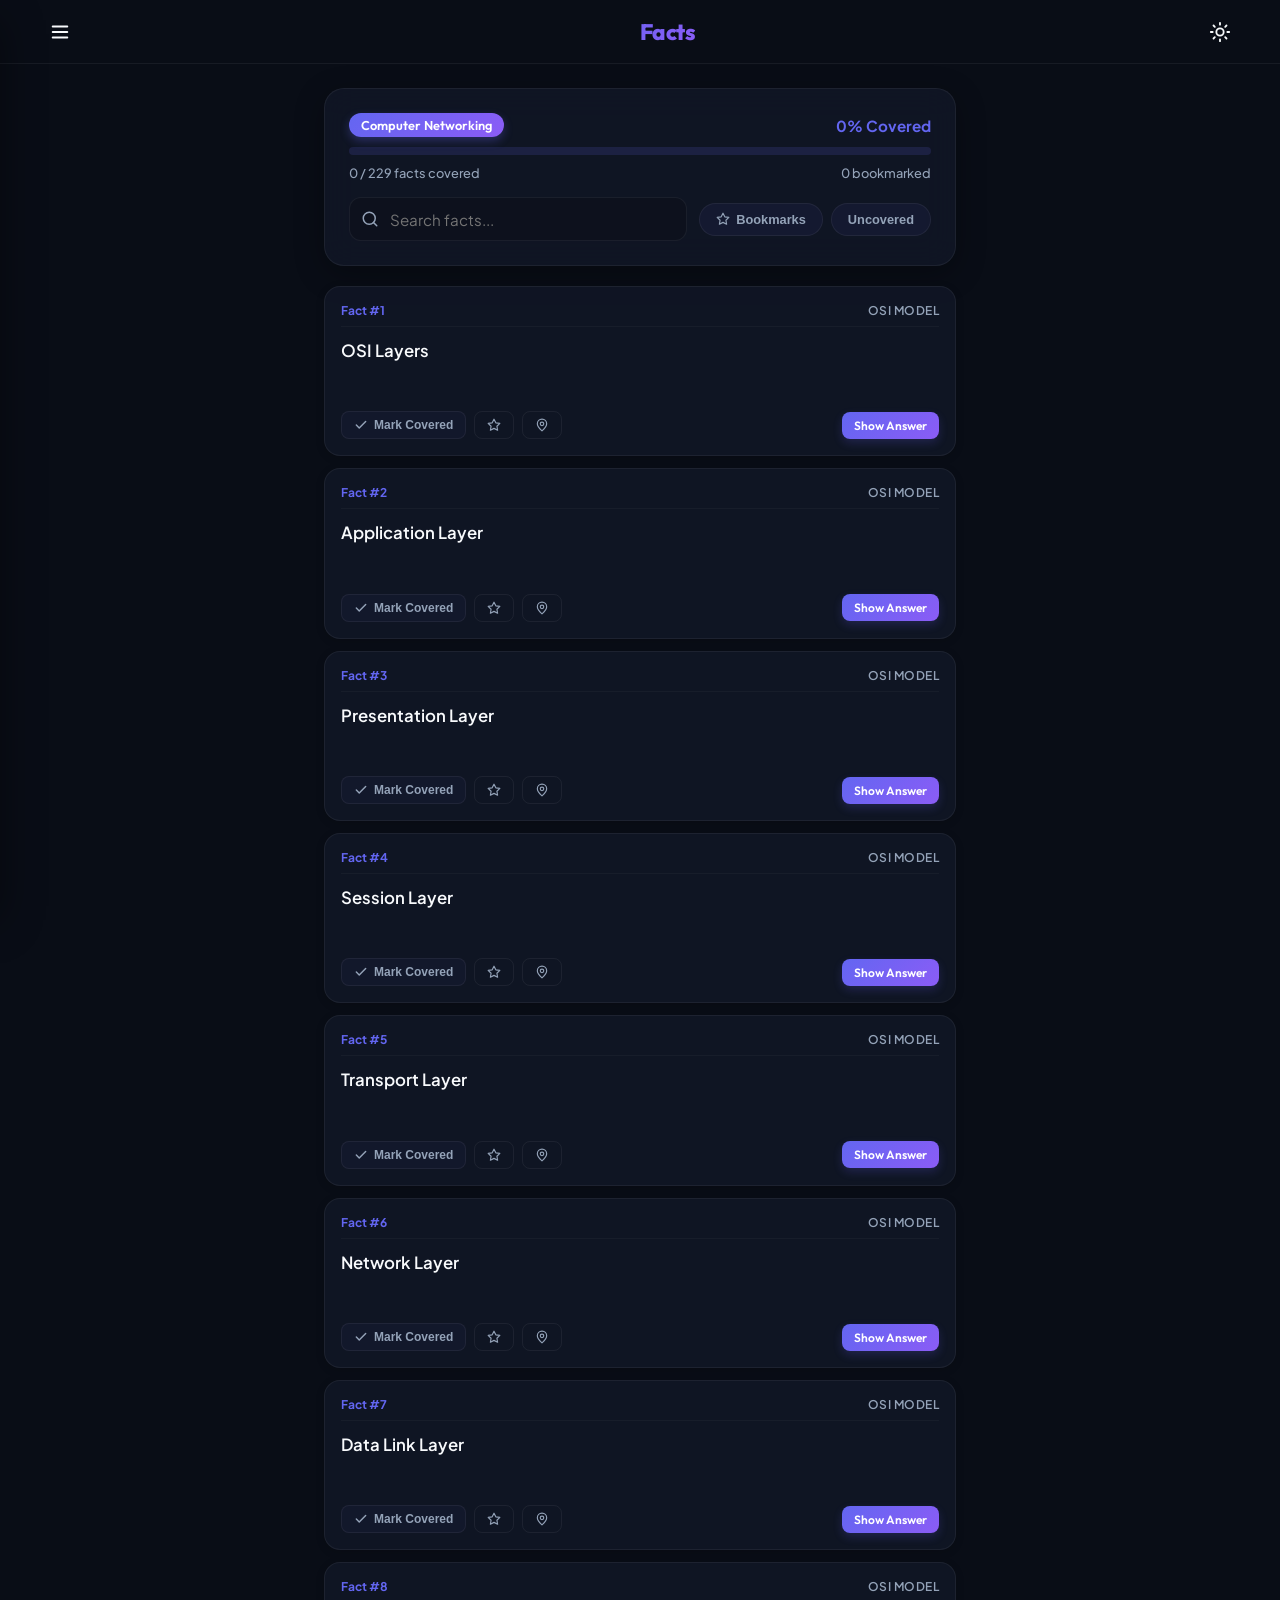
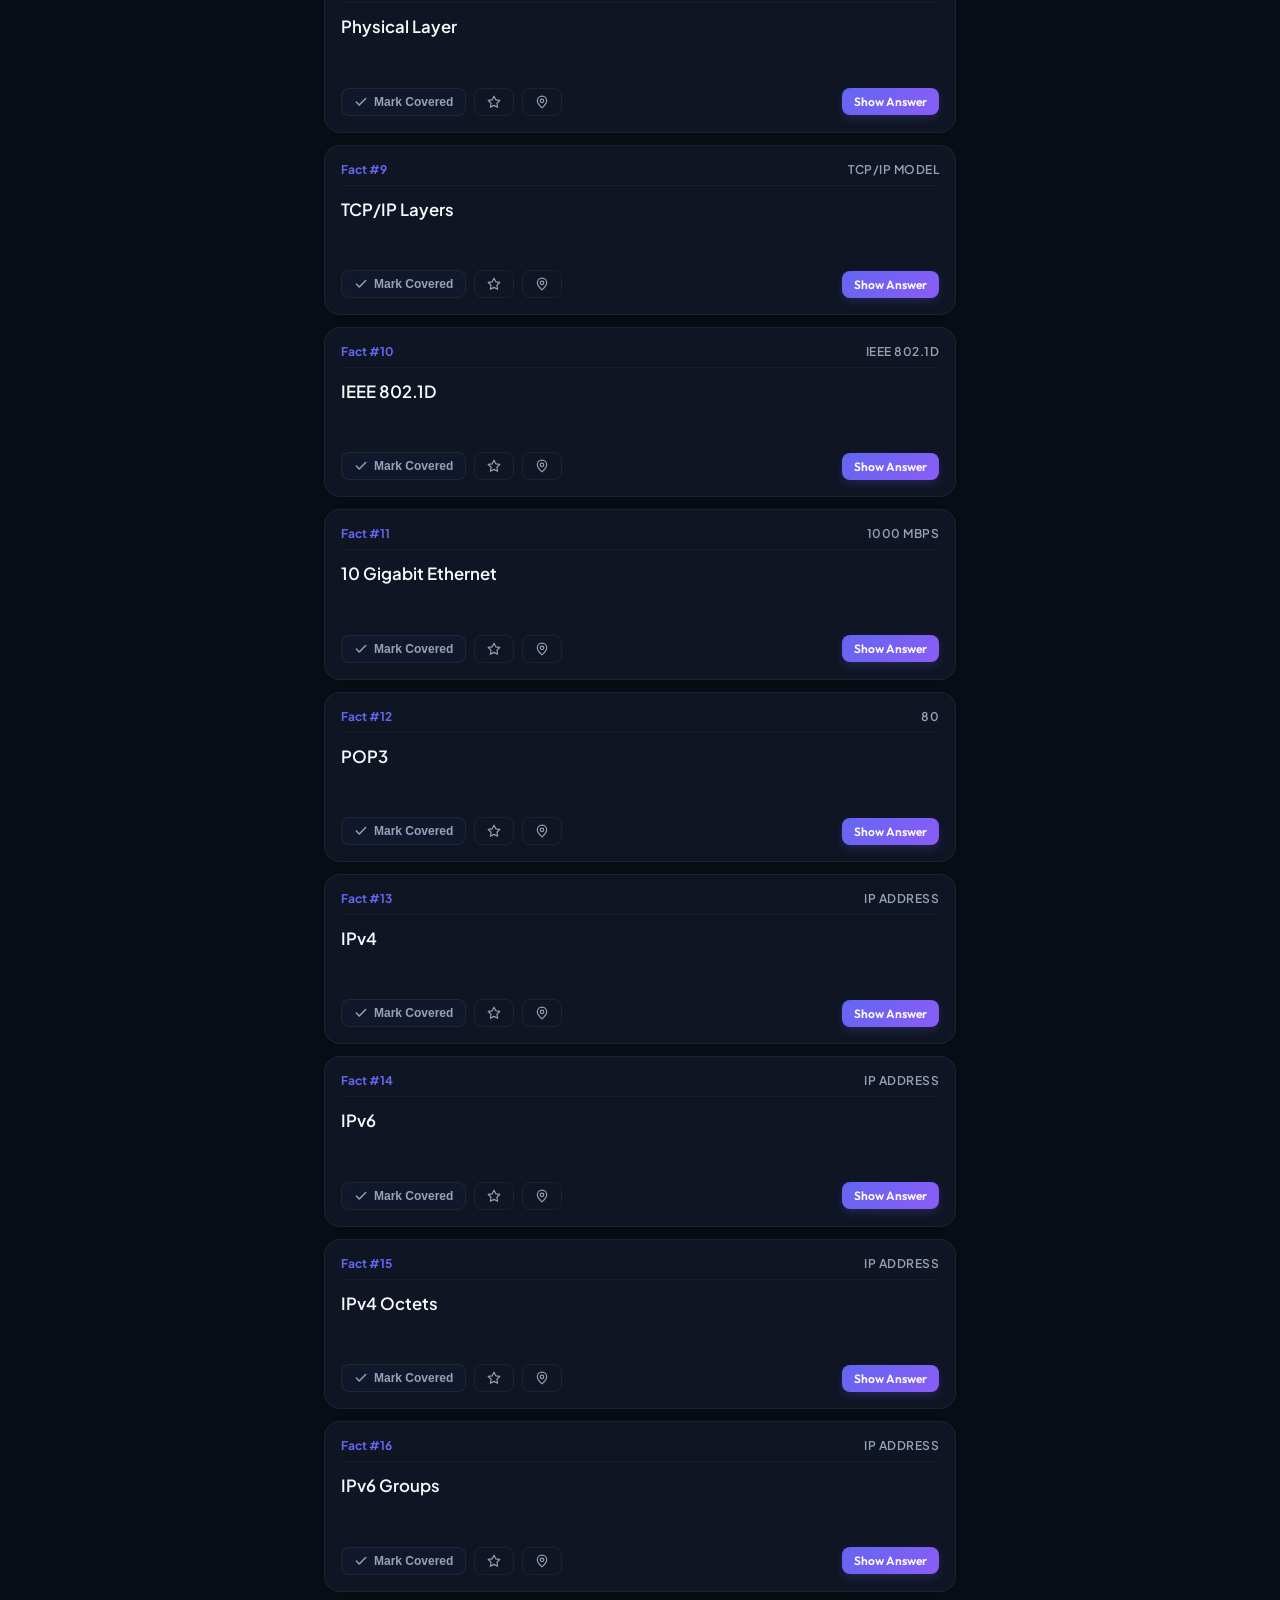
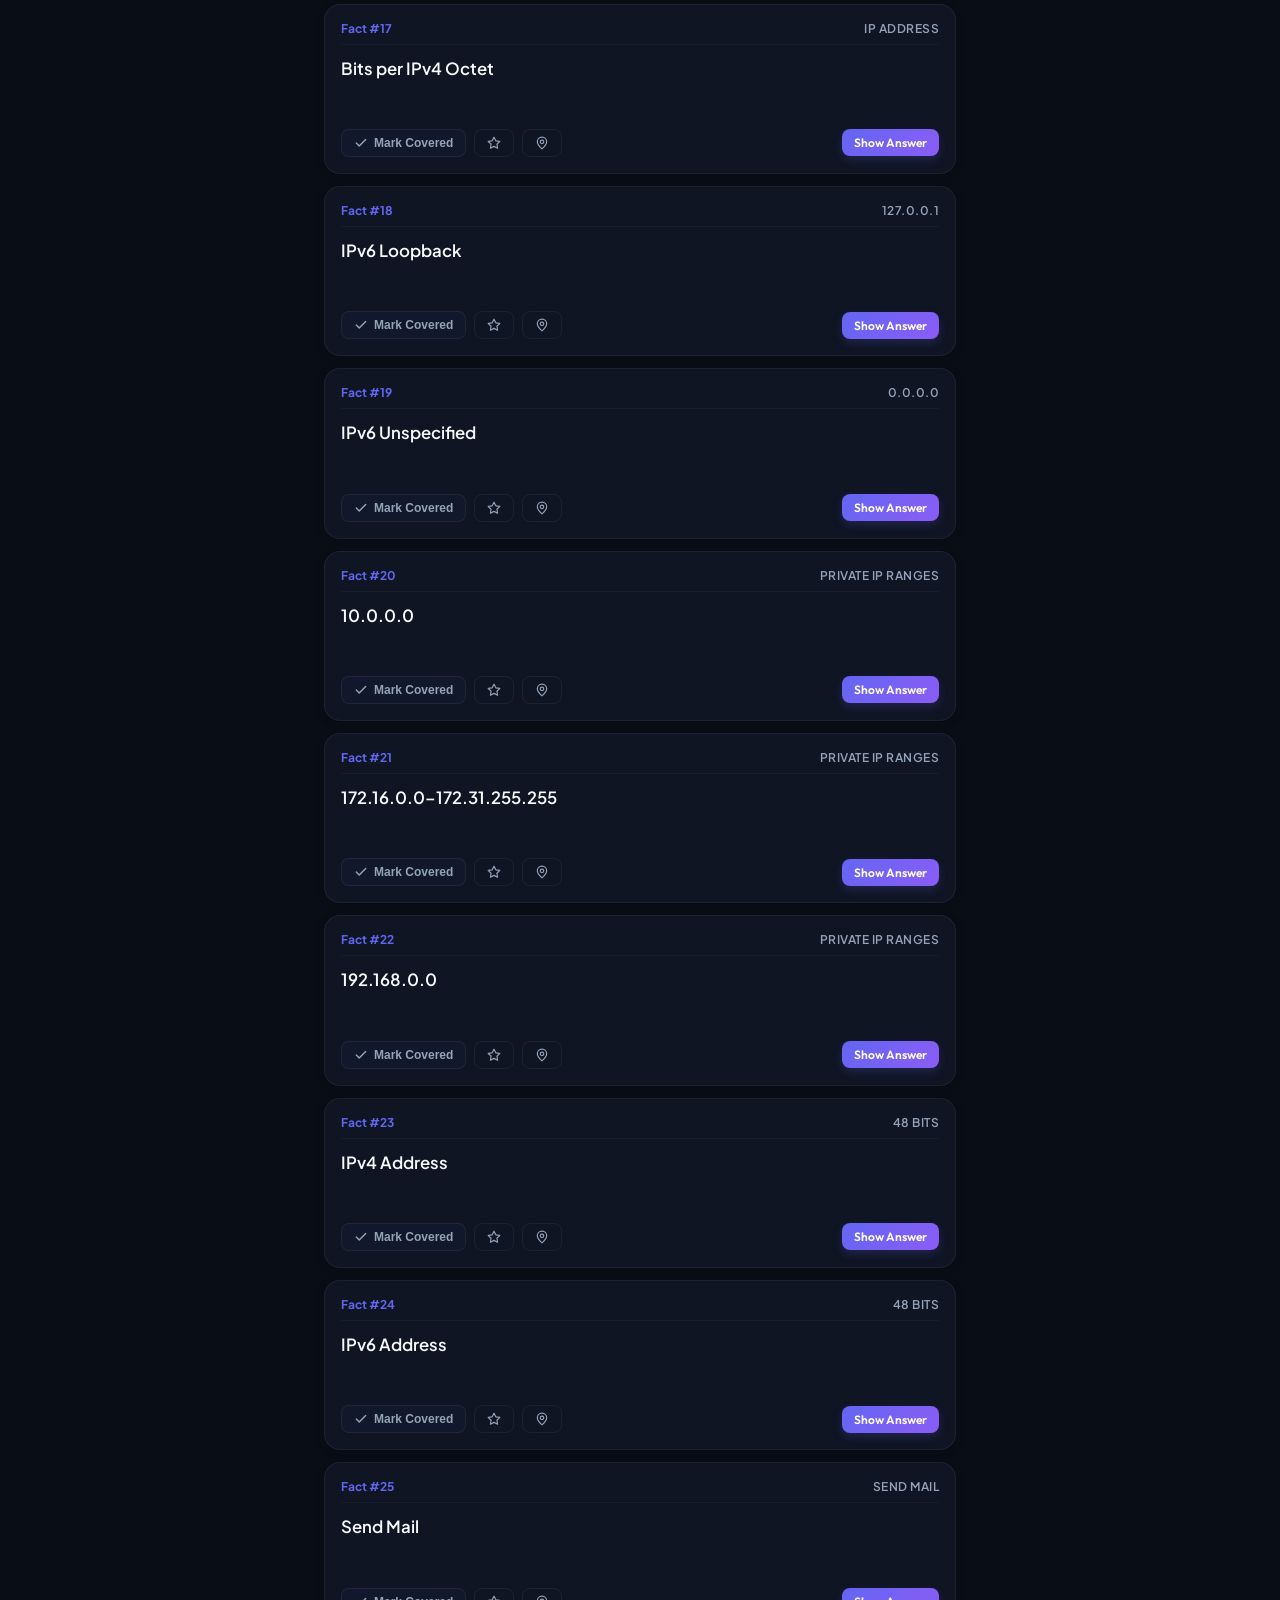
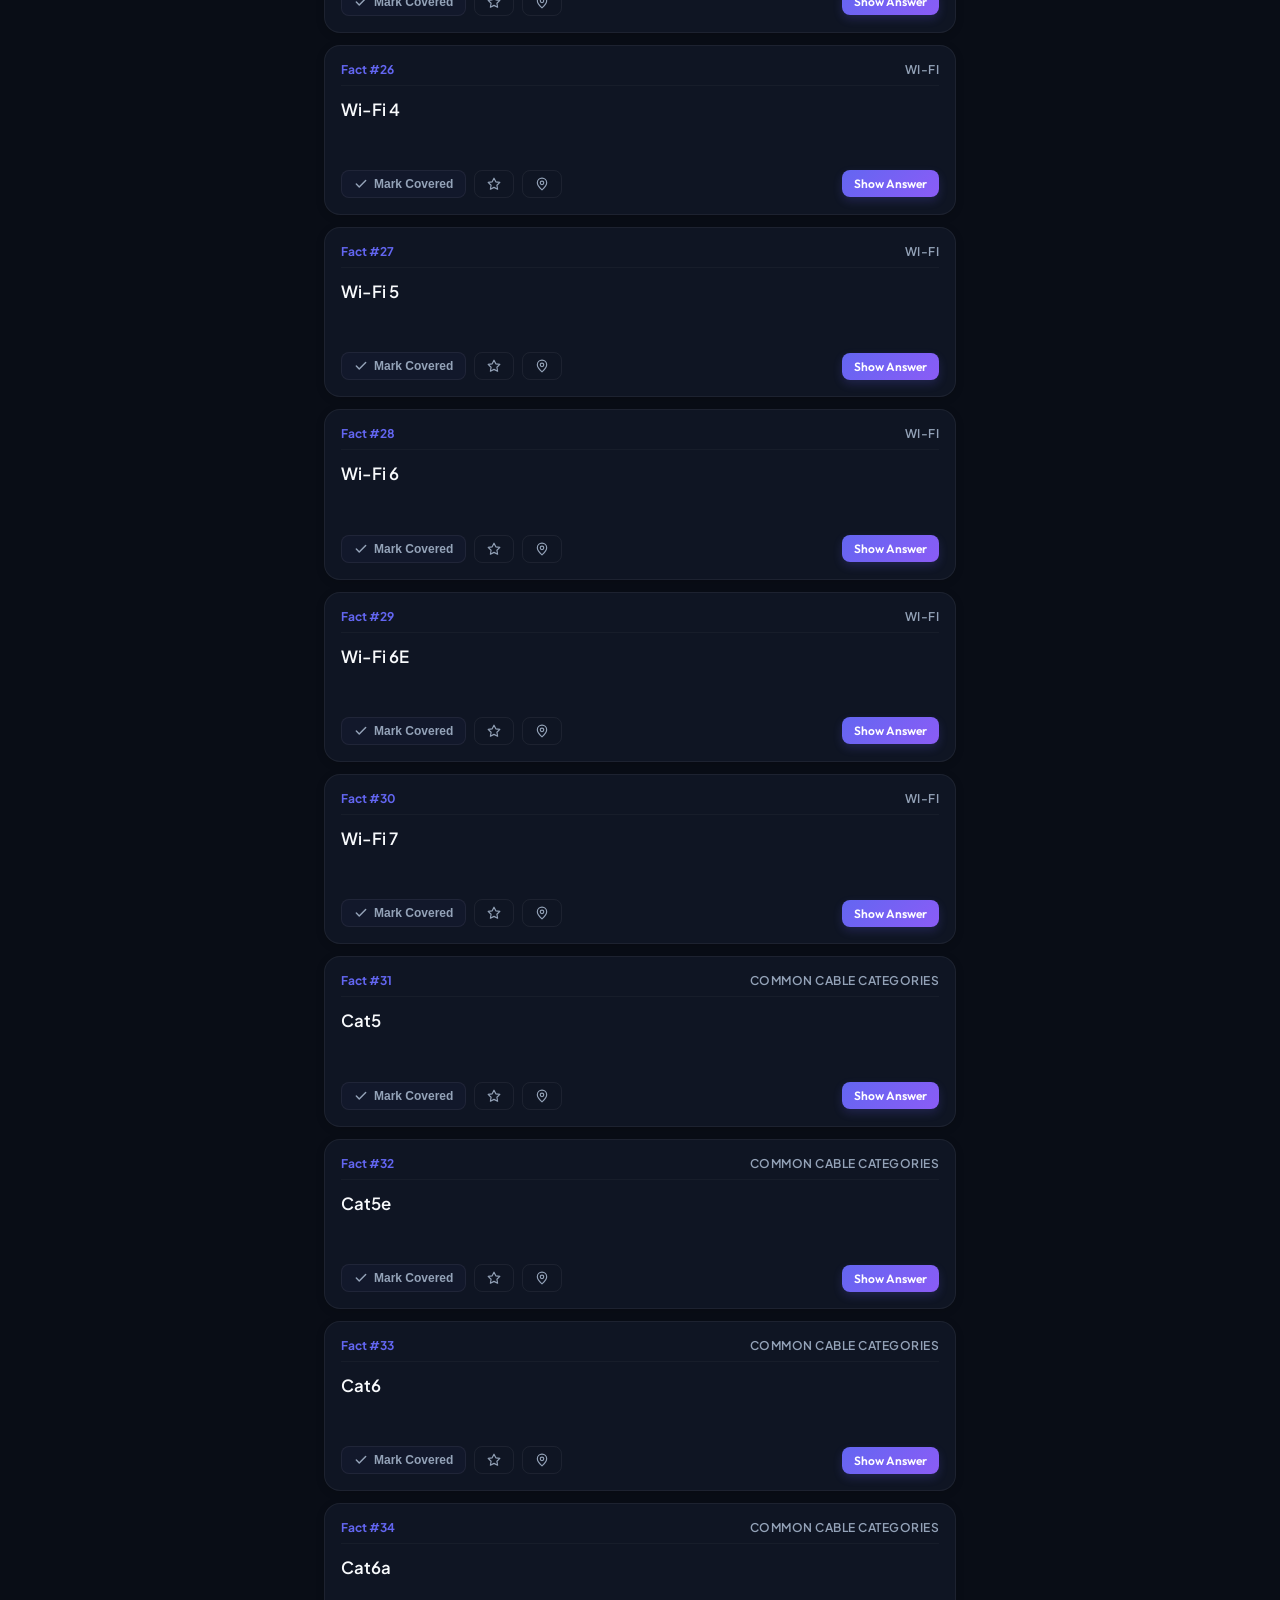
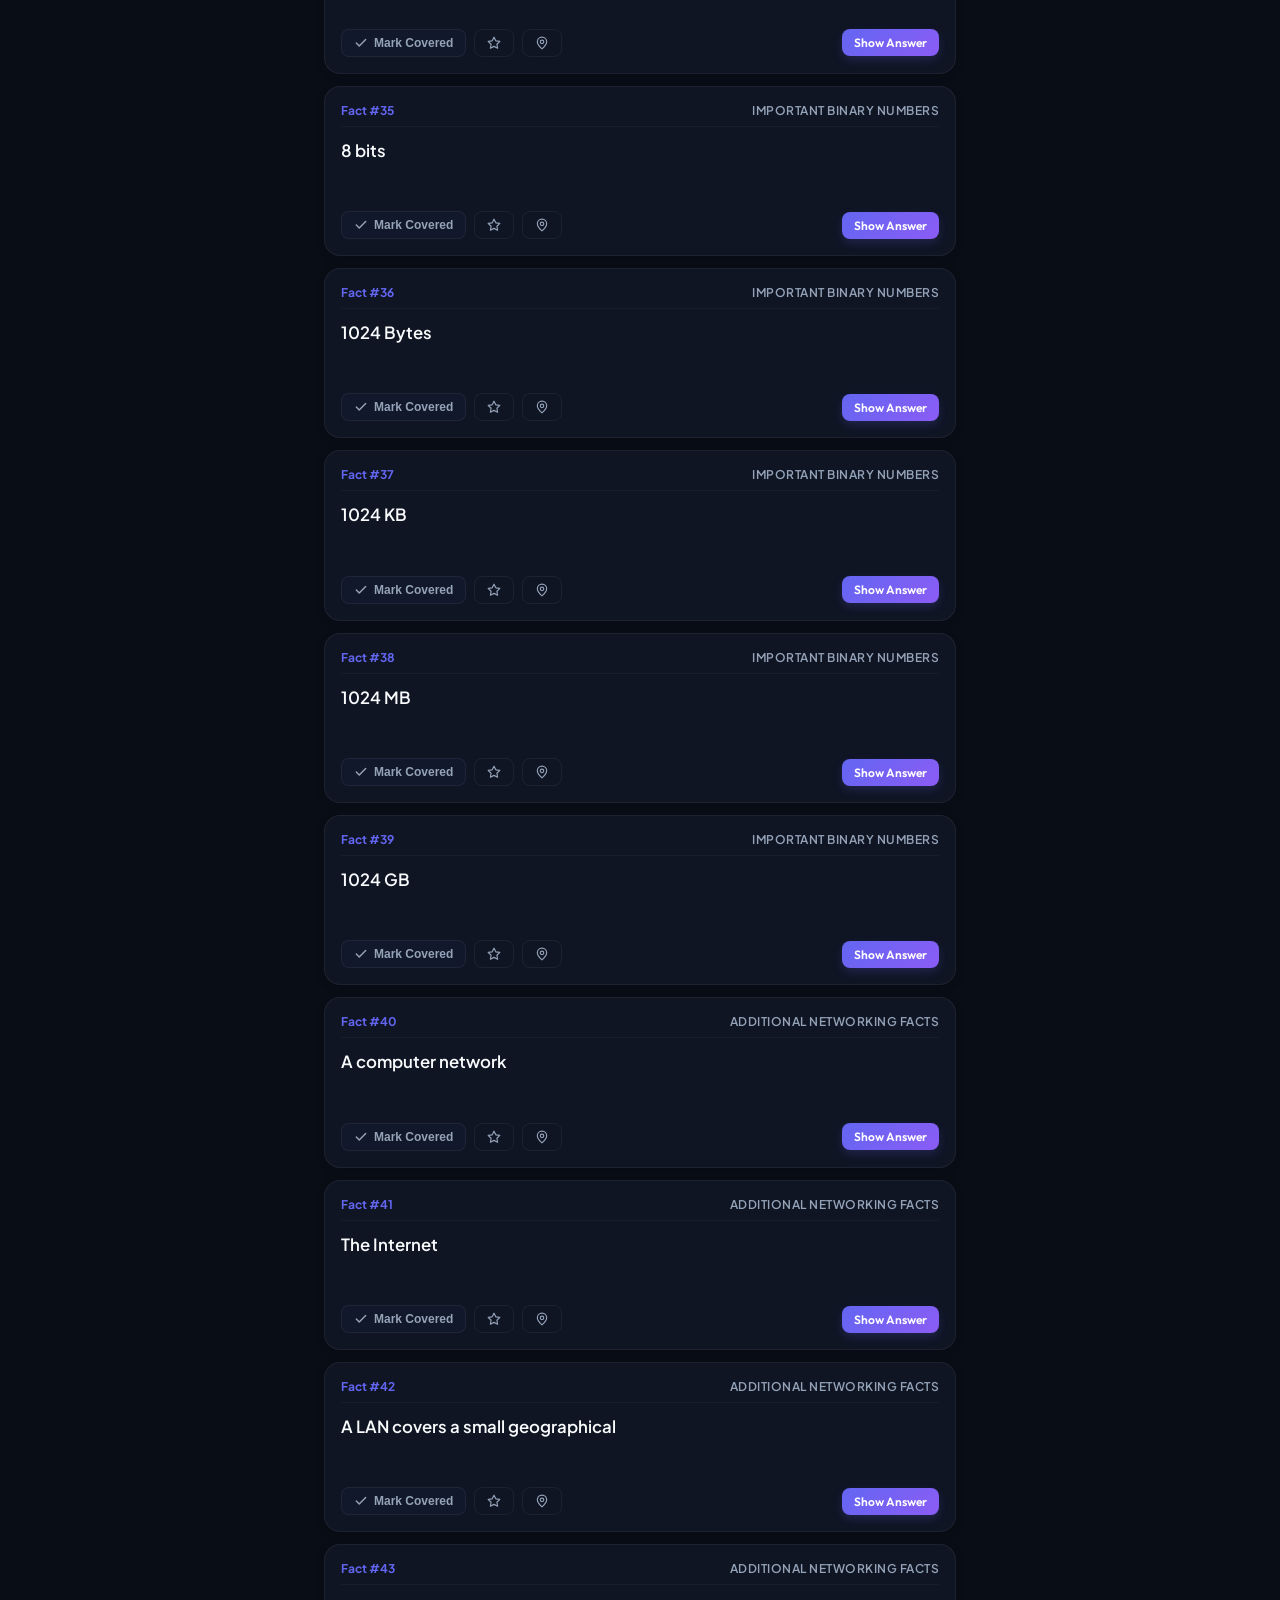
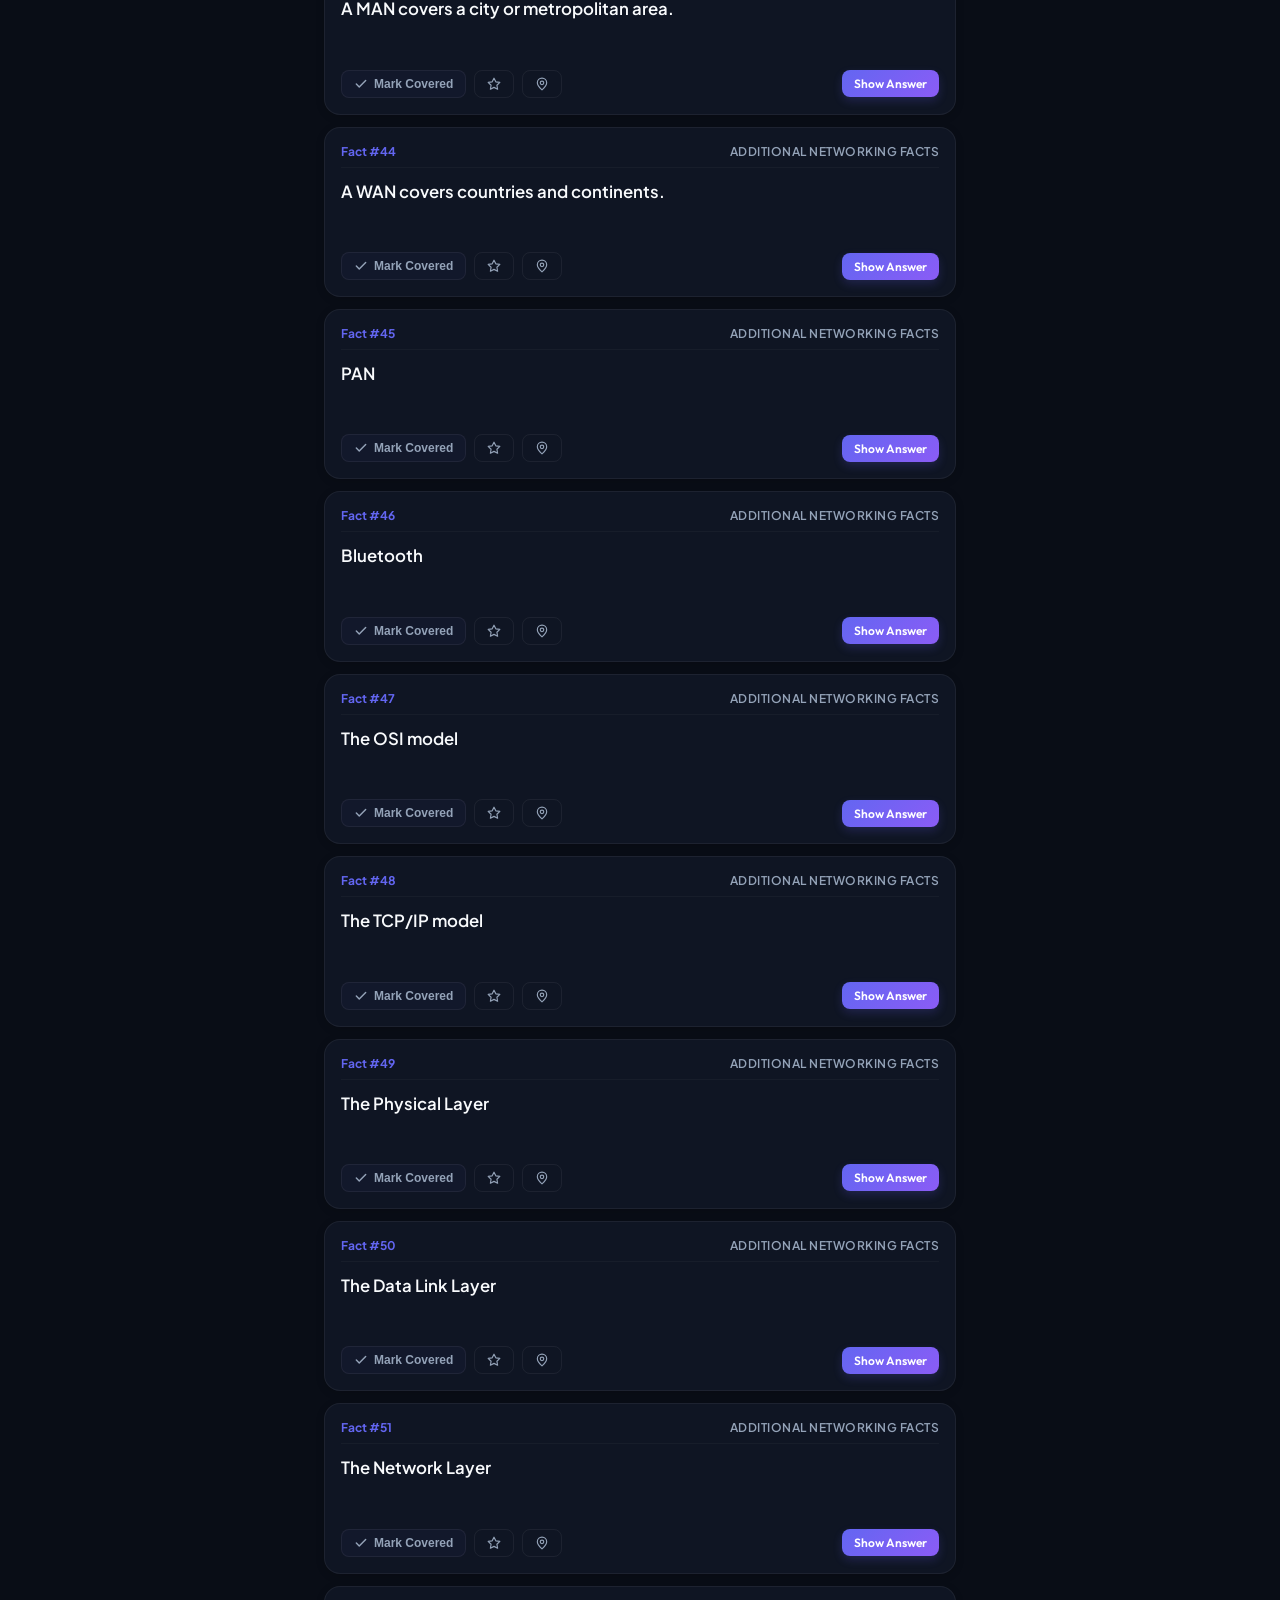
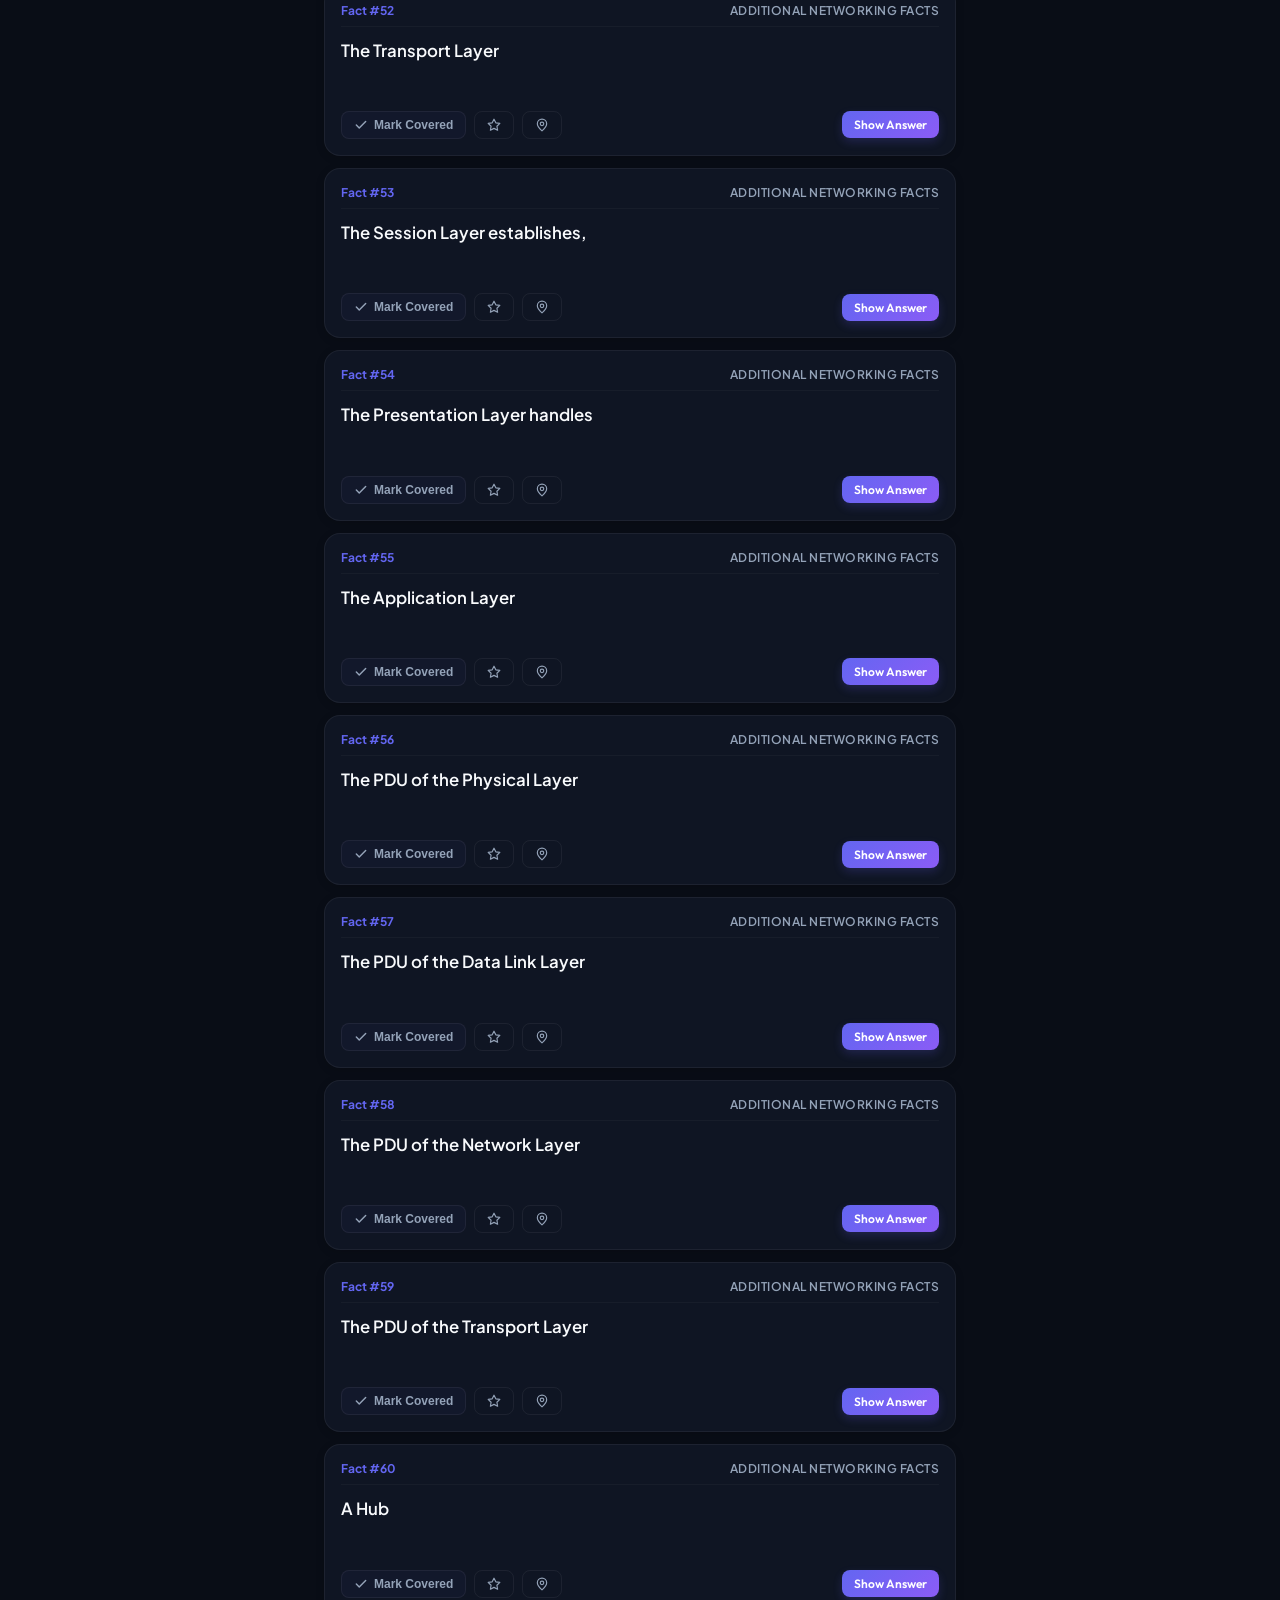
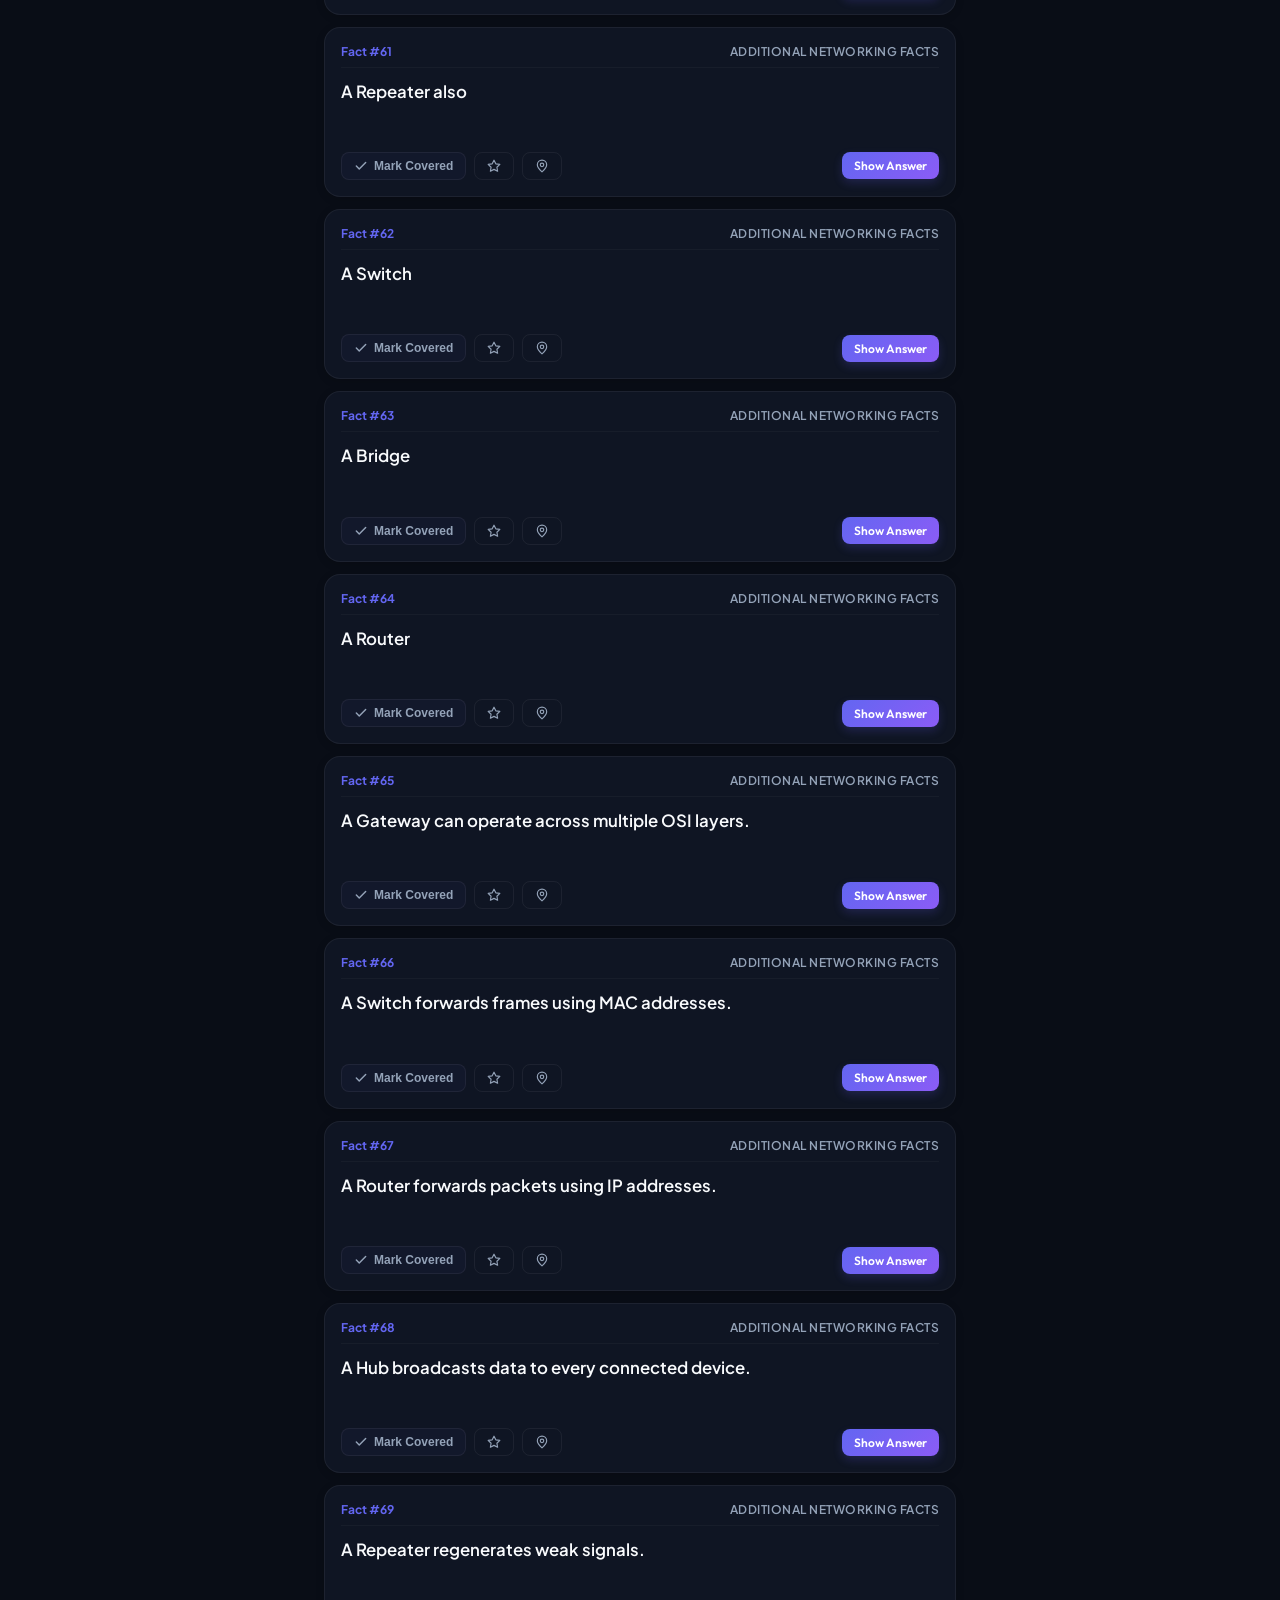
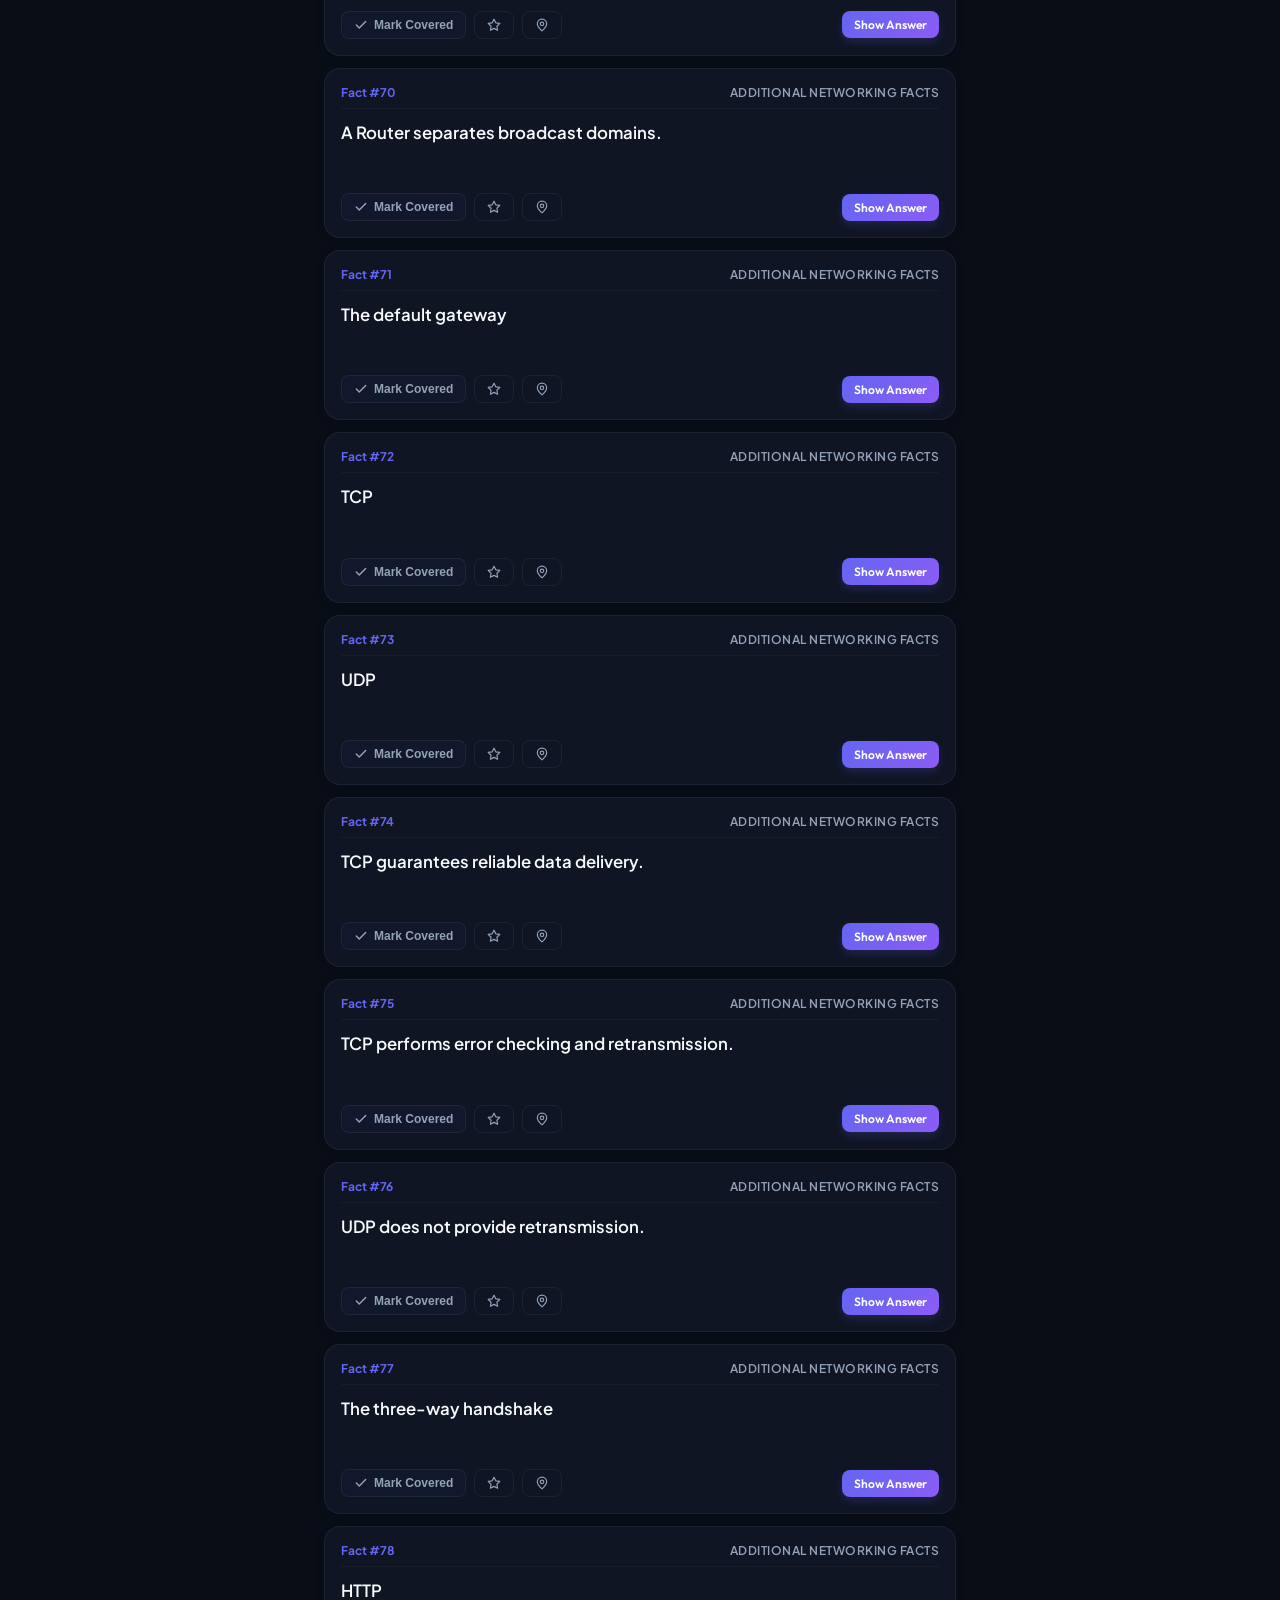
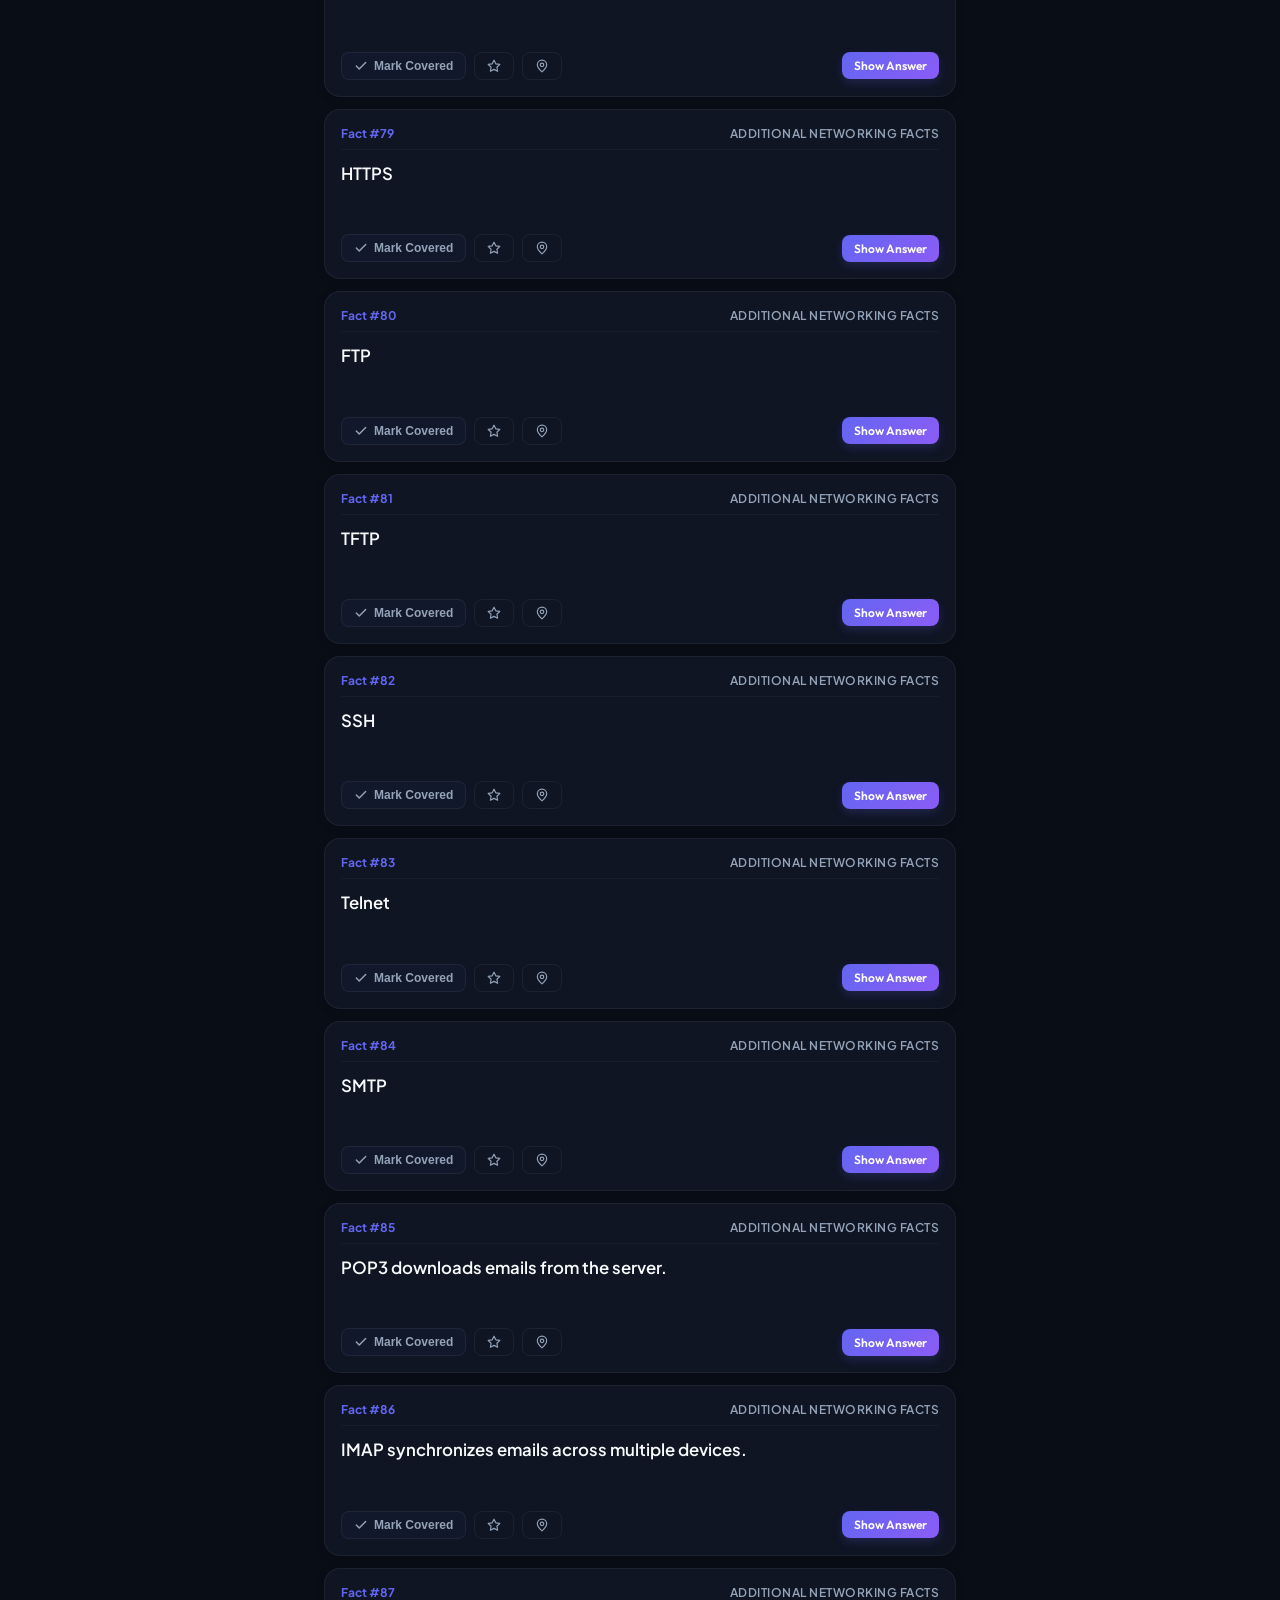
==== index.html @ 7047fa70 "Add Web Share API and automatic file download on export" ====
<!DOCTYPE html>
<html lang="en">

<head>
  <meta charset="UTF-8">
  <meta name="viewport" content="width=device-width, initial-scale=1.0">
  <title>QuickFacts - Mobile-First Revision Portal</title>

  <!-- Modern Google Fonts -->
  <link rel="preconnect" href="https://fonts.googleapis.com">
  <link rel="preconnect" href="https://fonts.gstatic.com" crossorigin>
  <link
    href="https://fonts.googleapis.com/css2?family=Plus+Jakarta+Sans:wght@300;400;500;600;700&family=Outfit:wght@400;500;600;700;800&display=swap"
    rel="stylesheet">

  <!-- CSS Styles -->
  <link rel="stylesheet" href="style.css">
</head>

<body class="dark-mode"> <!-- Defaults to dark mode for premium look -->

  <!-- Top Navigation Bar -->
  <header class="app-header">
    <button class="icon-btn sidebar-toggle" id="sidebarToggle" aria-label="Open settings menu">
      <svg xmlns="http://www.w3.org/2000/svg" viewBox="0 0 24 24" fill="none" stroke="currentColor" stroke-width="2"
        stroke-linecap="round" stroke-linejoin="round">
        <line x1="4" y1="12" x2="20" y2="12"></line>
        <line x1="4" y1="6" x2="20" y2="6"></line>
        <line x1="4" y1="18" x2="20" y2="18"></line>
      </svg>
    </button>
    <div class="logo">
      <span class="logo-accent">Quick</span>Facts
    </div>
    <div class="header-actions">
      <button class="icon-btn theme-toggle" id="themeToggleTop" aria-label="Toggle theme">
        <!-- Sun icon (shows in dark mode) -->
        <svg class="sun-icon" xmlns="http://www.w3.org/2000/svg" viewBox="0 0 24 24" fill="none" stroke="currentColor"
          stroke-width="2" stroke-linecap="round" stroke-linejoin="round">
          <circle cx="12" cy="12" r="4"></circle>
          <path
            d="M12 2v2M12 20v2M4.93 4.93l1.41 1.41M17.66 17.66l1.41 1.41M2 12h2M20 12h2M6.34 17.66l-1.41 1.41M19.07 4.93l-1.41 1.41">
          </path>
        </svg>
        <!-- Moon icon (shows in light mode) -->
        <svg class="moon-icon" xmlns="http://www.w3.org/2000/svg" viewBox="0 0 24 24" fill="none" stroke="currentColor"
          stroke-width="2" stroke-linecap="round" stroke-linejoin="round">
          <path d="M12 3a6 6 0 0 0 9 9 9 9 0 1 1-9-9Z"></path>
        </svg>
      </button>
    </div>
  </header>

  <!-- Main Content Container -->
  <main class="app-container">

    <!-- Hero Status Section -->
    <section class="status-hero">
      <div class="progress-details">
        <div class="stats-row">
          <span class="subject-badge" id="currentSubjectBadge">Computer Networking</span>
          <span class="progress-text" id="progressPercentage">0% Covered</span>
        </div>
        <div class="progress-bar-container">
          <div class="progress-bar-fill" id="progressBarFill" style="width: 0%"></div>
        </div>
        <div class="stats-counter">
          <span id="progressCount">0 / 0 facts covered</span>
          <span class="bookmark-stat" id="bookmarkCount">0 bookmarked</span>
        </div>
      </div>

      <!-- Quick Search & Actions -->
      <div class="search-actions-bar">
        <div class="search-box">
          <svg class="search-icon" xmlns="http://www.w3.org/2000/svg" viewBox="0 0 24 24" fill="none"
            stroke="currentColor" stroke-width="2" stroke-linecap="round" stroke-linejoin="round">
            <circle cx="11" cy="11" r="8"></circle>
            <line x1="21" y1="21" x2="16.65" y2="16.65"></line>
          </svg>
          <input type="text" id="searchInput" placeholder="Search facts..." aria-label="Search facts">
          <button class="clear-btn" id="searchClear" style="display: none;">&times;</button>
        </div>

        <div class="filter-toggles">
          <button class="filter-chip" id="filterBookmarks" data-active="false">
            <svg class="chip-icon" xmlns="http://www.w3.org/2000/svg" viewBox="0 0 24 24" fill="none"
              stroke="currentColor" stroke-width="2" stroke-linecap="round" stroke-linejoin="round">
              <polygon
                points="12 2 15.09 8.26 22 9.27 17 14.14 18.18 21.02 12 17.77 5.82 21.02 7 14.14 2 9.27 8.91 8.26 12 2">
              </polygon>
            </svg>
            Bookmarks
          </button>

          <button class="filter-chip" id="filterUncovered" data-active="false">
            Uncovered
          </button>
        </div>
      </div>

      <!-- Checkpoint Jump Bar -->
      <div class="checkpoint-banner" id="checkpointBanner" style="display: none;">
        <div class="checkpoint-info">
          <svg class="pin-icon-pulse" xmlns="http://www.w3.org/2000/svg" viewBox="0 0 24 24" fill="none"
            stroke="currentColor" stroke-width="2" stroke-linecap="round" stroke-linejoin="round">
            <path d="M12 2a8 8 0 0 0-8 8c0 5.25 8 12 8 12s8-6.75 8-12a8 8 0 0 0-8-8z"></path>
            <circle cx="12" cy="10" r="3"></circle>
          </svg>
          <span>Checkpoint set at fact <strong id="checkpointNumber">#0</strong></span>
        </div>
        <button class="jump-btn" id="jumpToCheckpoint">Jump to Pin</button>
      </div>
    </section>

    <!-- Facts List Area -->
    <section class="facts-list" id="factsList">
      <!-- Loading state / fallback -->
      <div class="loading-state">
        <div class="spinner"></div>
        <p>Loading your facts portal...</p>
      </div>
    </section>
  </main>

  <!-- Sidebar Overlay -->
  <div class="sidebar-overlay" id="sidebarOverlay"></div>

  <!-- Responsive Settings Sidebar -->
  <aside class="settings-sidebar" id="settingsSidebar">
    <div class="sidebar-header">
      <h3>Revision Control</h3><a href="CS - IT - imp - MCQs/index.html">MCQs</a>
      <button class="close-btn" id="sidebarClose" aria-label="Close sidebar">
        <svg xmlns="http://www.w3.org/2000/svg" viewBox="0 0 24 24" fill="none" stroke="currentColor" stroke-width="2"
          stroke-linecap="round" stroke-linejoin="round">
          <line x1="18" y1="6" x2="6" y2="18"></line>
          <line x1="6" y1="6" x2="18" y2="18"></line>
        </svg>
      </button>
    </div>

    <div class="sidebar-content">
      <!-- Subjects Management -->
      <div class="setting-group">
        <label class="setting-label">Select Subject</label>
        <div class="subject-list" id="sidebarSubjectList">
          <!-- Dynamically populated subjects -->
        </div>
      </div>

      <!-- Quick Toggle Show/Hide All -->
      <div class="setting-group">
        <label class="setting-label">Global Controls</label>
        <div class="control-card">
          <div class="control-row">
            <div class="control-info">
              <span class="control-title">Show All Answers</span>
              <span class="control-desc">Reveal all answers by default</span>
            </div>
            <label class="switch-toggle">
              <input type="checkbox" id="globalShowAnswersToggle">
              <span class="slider"></span>
            </label>
          </div>
        </div>
      </div>

      <!-- Backup & Transfer Progress -->
      <div class="setting-group">
        <label class="setting-label">Backup & Transfer Progress</label>
        <div class="add-facts-panel">
          <p class="add-desc">Transfer your complete history (covered, bookmarked, checkpoints, custom subjects) to
            another device.</p>
          <div class="backup-btn-group flex w-full flex-col gap-4">
            <button class="card-action-btn" id="exportProgressBtn"
              style="justify-content: center; width: 40%; display: inline-flex; margin-left: 3  0px; margin-right: 30px;">
              <svg xmlns="http://www.w3.org/2000/svg" width="16" height="16" viewBox="0 0 24 24" fill="none"
                stroke="currentColor" stroke-width="2" stroke-linecap="round" stroke-linejoin="round">
                <path d="M21 15v4a2 2 0 0 1-2 2H5a2 2 0 0 1-2-2v-4"></path>
                <polyline points="17 8 12 3 7 8"></polyline>
                <line x1="12" y1="3" x2="12" y2="15"></line>
              </svg>
              <span>Export</span>
            </button>
            <button class="card-action-btn" id="importProgressBtn"
              style="justify-content: center; width: 40%; display: inline-flex;">
              <svg xmlns="http://www.w3.org/2000/svg" width="16" height="16" viewBox="0 0 24 24" fill="none"
                stroke="currentColor" stroke-width="2" stroke-linecap="round" stroke-linejoin="round">
                <path d="M21 15v4a2 2 0 0 1-2 2H5a2 2 0 0 1-2-2v-4"></path>
                <polyline points="7 10 12 15 17 10"></polyline>
                <line x1="12" y1="15" x2="12" y2="3"></line>
              </svg>
              <span>Import</span>
            </button>
            <input type="file" id="importFileInput" accept=".json" style="display: none;">
          </div>
        </div>
      </div>

      <!-- Add Custom Facts / Subject Panel (Hidden for now) -->
      <div class="setting-group" style="display: none;">
        <label class="setting-label">Add Questions & Subjects</label>
        <div class="add-facts-panel">
          <p class="add-desc">Paste new revision facts here. They will be parsed and duplicates will be skipped
            automatically!</p>
          <input type="text" id="newSubjectName" placeholder="Subject (e.g. Operating Systems)" class="text-input">
          <textarea id="rawFactsPaste"
            placeholder="1. Fact Question = Fact Answer&#10;2. Another Fact Question&#10;Answer of another fact"
            rows="6" class="textarea-input"></textarea>
          <button class="primary-btn" id="addFactsBtn">Import & Append</button>
        </div>
      </div>

      <!-- Reset & Data Management -->
      <div class="setting-group danger-zone">
        <label class="setting-label">Danger Zone</label>
        <button class="danger-btn-outline" id="resetProgressBtn">
          <svg class="btn-icon" xmlns="http://www.w3.org/2000/svg" viewBox="0 0 24 24" fill="none" stroke="currentColor"
            stroke-width="2" stroke-linecap="round" stroke-linejoin="round">
            <path d="M3 12a9 9 0 1 0 9-9 9.75 9.75 0 0 0-6.74 2.74L3 8"></path>
            <path d="M3 3v5h5"></path>
          </svg>
          Reset Subject Progress
        </button>
        <button class="danger-btn-outline" id="clearAllDataBtn" style="margin-top: 10px;">
          <svg class="btn-icon" xmlns="http://www.w3.org/2000/svg" viewBox="0 0 24 24" fill="none" stroke="currentColor"
            stroke-width="2" stroke-linecap="round" stroke-linejoin="round">
            <polyline points="3 6 5 6 21 6"></polyline>
            <path d="M19 6v14a2 2 0 0 1-2 2H7a2 2 0 0 1-2-2V6m3 0V4a2 2 0 0 1 2-2h4a2 2 0 0 1 2 2v2"></path>
          </svg>
          Reset All Custom Data
        </button>
      </div>
    </div>
  </aside>

  <!-- External JS Scripts -->
  <script src="questions.js"></script>
  <script src="app.js"></script>
</body>

</html>
---- style.css ----
/* ==========================================================================
   QuickFacts - Modern CSS Stylesheet (Rich Aesthetics, Mobile First)
   ========================================================================== */

/* Design Tokens & Variables */
:root {
  --font-heading: 'Outfit', sans-serif;
  --font-body: 'Plus Jakarta Sans', sans-serif;

  /* Color Palette - Default Dark Mode (Premium Night) */
  --bg-app: #090D16;
  --bg-card: rgba(20, 27, 45, 0.6);
  --bg-sidebar: rgba(13, 19, 32, 0.95);
  --border-color: rgba(255, 255, 255, 0.06);
  --border-focus: rgba(99, 102, 241, 0.4);
  
  --text-main: #F8FAFC;
  --text-muted: #94A3B8;
  --text-dark: #0F172A;
  
  --accent-color: #6366F1;
  --accent-gradient: linear-gradient(135deg, #6366F1 0%, #8B5CF6 100%);
  --progress-gradient: linear-gradient(90deg, #6366F1 0%, #EC4899 100%);
  
  --shadow-sm: 0 2px 8px rgba(0, 0, 0, 0.15);
  --shadow-md: 0 8px 30px rgba(0, 0, 0, 0.3);
  --shadow-lg: 0 20px 40px rgba(0, 0, 0, 0.4);
  
  --glass-blur: blur(16px);
  --transition-speed: 0.3s;
  --bounce-transition: cubic-bezier(0.34, 1.56, 0.64, 1);
}

/* Light Mode Overrides */
body.light-mode {
  --bg-app: #F1F5F9;
  --bg-card: rgba(255, 255, 255, 0.75);
  --bg-sidebar: rgba(255, 255, 255, 0.96);
  --border-color: rgba(15, 23, 42, 0.08);
  --border-focus: rgba(79, 70, 229, 0.4);
  
  --text-main: #0F172A;
  --text-muted: #64748B;
  
  --accent-color: #4F46E5;
  --accent-gradient: linear-gradient(135deg, #4F46E5 0%, #7C3AED 100%);
  --progress-gradient: linear-gradient(90deg, #4F46E5 0%, #D946EF 100%);
  
  --shadow-sm: 0 2px 8px rgba(0, 0, 0, 0.05);
  --shadow-md: 0 8px 30px rgba(79, 70, 229, 0.08);
  --shadow-lg: 0 20px 40px rgba(79, 70, 229, 0.12);
}

/* Reset & Global Base Styles */
* {
  box-sizing: border-box;
  margin: 0;
  padding: 0;
  -webkit-tap-highlight-color: transparent;
}

body {
  font-family: var(--font-body);
  background-color: var(--bg-app);
  color: var(--text-main);
  min-height: 100vh;
  display: flex;
  flex-direction: column;
  overflow-x: hidden;
  transition: background-color var(--transition-speed) ease, color var(--transition-speed) ease;
}

/* Typography */
h1, h2, h3, h4, .logo {
  font-family: var(--font-heading);
  font-weight: 700;
}

/* App Header Styling */
.app-header {
  position: fixed;
  top: 0;
  left: 0;
  right: 0;
  height: 64px;
  background-color: var(--bg-app);
  border-bottom: 1px solid var(--border-color);
  display: flex;
  align-items: center;
  justify-content: space-between;
  padding: 0 20px;
  z-index: 100;
  transition: background-color var(--transition-speed) ease, border-color var(--transition-speed) ease;
}

.logo {
  font-size: 1.4rem;
  letter-spacing: -0.5px;
  font-weight: 800;
  background: var(--accent-gradient);
  -webkit-background-clip: text;
  -webkit-text-fill-color: transparent;
}

.logo-accent {
  font-weight: 400;
  opacity: 0.9;
}

/* Icon Buttons */
.icon-btn {
  background: none;
  border: none;
  color: var(--text-main);
  cursor: pointer;
  width: 40px;
  height: 40px;
  border-radius: 12px;
  display: flex;
  align-items: center;
  justify-content: center;
  transition: background-color var(--transition-speed) ease, transform 0.2s ease;
}

.icon-btn:hover {
  background-color: rgba(99, 102, 241, 0.1);
}

.icon-btn:active {
  transform: scale(0.95);
}

.icon-btn svg {
  width: 22px;
  height: 22px;
}

/* Sun/Moon Icon Animation */
.theme-toggle .moon-icon {
  display: none;
}
body.light-mode .theme-toggle .sun-icon {
  display: none;
}
body.light-mode .theme-toggle .moon-icon {
  display: block;
}

/* Main Application Container */
.app-container {
  margin-top: 64px;
  padding: 16px;
  width: 100%;
  max-width: 680px; /* Perfect desktop reading width, optimized for mobile scaling */
  margin-left: auto;
  margin-right: auto;
  flex: 1;
}

/* Hero Status Panel */
.status-hero {
  background: var(--bg-card);
  border: 1px solid var(--border-color);
  backdrop-filter: var(--glass-blur);
  -webkit-backdrop-filter: var(--glass-blur);
  border-radius: 20px;
  padding: 18px;
  margin-bottom: 20px;
  box-shadow: var(--shadow-md);
  display: flex;
  flex-direction: column;
  gap: 16px;
}

.progress-details {
  display: flex;
  flex-direction: column;
  gap: 10px;
}

.stats-row {
  display: flex;
  justify-content: space-between;
  align-items: center;
}

.subject-badge {
  background: var(--accent-gradient);
  color: #FFF;
  font-family: var(--font-heading);
  font-size: 0.8rem;
  font-weight: 600;
  padding: 4px 12px;
  border-radius: 20px;
  box-shadow: 0 4px 10px rgba(99, 102, 241, 0.3);
}

.progress-text {
  font-size: 0.95rem;
  font-weight: 700;
  color: var(--accent-color);
}

.progress-bar-container {
  width: 100%;
  height: 8px;
  background-color: rgba(99, 102, 241, 0.15);
  border-radius: 10px;
  overflow: hidden;
}

.progress-bar-fill {
  height: 100%;
  border-radius: 10px;
  background: var(--progress-gradient);
  transition: width 0.5s cubic-bezier(0.4, 0, 0.2, 1);
}

.stats-counter {
  display: flex;
  justify-content: space-between;
  font-size: 0.8rem;
  font-weight: 500;
  color: var(--text-muted);
}

/* Search and Filters Bar */
.search-actions-bar {
  display: flex;
  flex-direction: column;
  gap: 12px;
}

.search-box {
  position: relative;
  width: 100%;
  display: flex;
  align-items: center;
}

.search-icon {
  position: absolute;
  left: 12px;
  width: 18px;
  height: 18px;
  color: var(--text-muted);
  pointer-events: none;
}

.search-box input {
  width: 100%;
  height: 44px;
  background: rgba(0, 0, 0, 0.15);
  border: 1px solid var(--border-color);
  border-radius: 12px;
  padding: 0 40px;
  color: var(--text-main);
  font-family: var(--font-body);
  font-size: 0.95rem;
  transition: all var(--transition-speed) ease;
}

body.light-mode .search-box input {
  background: rgba(255, 255, 255, 0.5);
}

.search-box input:focus {
  outline: none;
  border-color: var(--accent-color);
  box-shadow: 0 0 0 3px var(--border-focus);
}

.clear-btn {
  position: absolute;
  right: 12px;
  background: none;
  border: none;
  color: var(--text-muted);
  font-size: 1.3rem;
  cursor: pointer;
  width: 24px;
  height: 24px;
  display: flex;
  align-items: center;
  justify-content: center;
}

.filter-toggles {
  display: flex;
  gap: 8px;
}

.filter-chip {
  background: rgba(99, 102, 241, 0.06);
  border: 1px solid var(--border-color);
  color: var(--text-muted);
  padding: 8px 16px;
  border-radius: 20px;
  font-size: 0.8rem;
  font-weight: 600;
  cursor: pointer;
  display: flex;
  align-items: center;
  gap: 6px;
  transition: all 0.2s ease;
}

.filter-chip:hover {
  color: var(--text-main);
  border-color: var(--text-muted);
}

.filter-chip[data-active="true"] {
  background: var(--accent-color);
  border-color: var(--accent-color);
  color: #FFF;
  box-shadow: 0 4px 12px rgba(99, 102, 241, 0.25);
}

.chip-icon {
  width: 14px;
  height: 14px;
  fill: none;
}

.filter-chip[data-active="true"] .chip-icon {
  fill: #FFF;
  stroke: #FFF;
}

/* Checkpoint Jump Banner */
.checkpoint-banner {
  background: rgba(236, 72, 153, 0.1);
  border: 1px dashed rgba(236, 72, 153, 0.4);
  border-radius: 12px;
  padding: 10px 14px;
  display: flex;
  justify-content: space-between;
  align-items: center;
  font-size: 0.85rem;
  animation: slideInDown 0.3s var(--bounce-transition);
}

.checkpoint-info {
  display: flex;
  align-items: center;
  gap: 8px;
}

.pin-icon-pulse {
  width: 18px;
  height: 18px;
  color: #EC4899;
  animation: pulsePin 1.5s infinite ease-in-out;
}

.jump-btn {
  background: #EC4899;
  color: #FFF;
  border: none;
  font-family: var(--font-heading);
  font-size: 0.75rem;
  font-weight: 600;
  padding: 6px 12px;
  border-radius: 8px;
  cursor: pointer;
  box-shadow: 0 3px 8px rgba(236, 72, 153, 0.25);
  transition: all 0.2s ease;
}

.jump-btn:active {
  transform: scale(0.95);
}

/* Facts List Section */
.facts-list {
  display: flex;
  flex-direction: column;
  gap: 12px;
  padding-bottom: 80px; /* Room for bottom UI elements */
}

/* Loading & Empty States */
.loading-state, .empty-state {
  display: flex;
  flex-direction: column;
  align-items: center;
  justify-content: center;
  padding: 40px 20px;
  text-align: center;
  color: var(--text-muted);
}

.spinner {
  width: 32px;
  height: 32px;
  border: 3px solid rgba(99, 102, 241, 0.15);
  border-top-color: var(--accent-color);
  border-radius: 50%;
  animation: spin 1s infinite linear;
  margin-bottom: 12px;
}

.empty-state svg {
  width: 48px;
  height: 48px;
  color: var(--text-muted);
  opacity: 0.5;
  margin-bottom: 12px;
}

/* FACT CARD STYLING */
.fact-card {
  background: var(--bg-card);
  border: 1px solid var(--border-color);
  border-radius: 16px;
  padding: 16px;
  box-shadow: var(--shadow-sm);
  display: flex;
  flex-direction: column;
  gap: 12px;
  position: relative;
  transition: transform var(--transition-speed) ease, border-color var(--transition-speed) ease, box-shadow var(--transition-speed) ease;
}

/* Highlight card when active / checkpoint */
.fact-card.is-checkpoint {
  border-color: rgba(236, 72, 153, 0.4);
  box-shadow: 0 0 15px rgba(236, 72, 153, 0.15);
}

.fact-card:hover {
  box-shadow: var(--shadow-md);
}

/* Fact Header (Numbering & Tags) */
.fact-header {
  display: flex;
  justify-content: space-between;
  align-items: center;
  font-size: 0.75rem;
  color: var(--text-muted);
  border-bottom: 1px solid rgba(255, 255, 255, 0.03);
  padding-bottom: 8px;
}

body.light-mode .fact-header {
  border-bottom-color: rgba(0, 0, 0, 0.03);
}

.fact-num {
  font-weight: 700;
  color: var(--accent-color);
}

.fact-category {
  font-weight: 600;
  text-transform: uppercase;
  letter-spacing: 0.5px;
}

/* Fact Body (Question text) */
.fact-question {
  font-size: 1.05rem;
  font-weight: 600;
  line-height: 1.45;
  color: var(--text-main);
}

/* Fact Answer Section (Hidden by default) */
.fact-answer-container {
  display: grid;
  grid-template-rows: 0fr;
  transition: grid-template-rows 0.25s ease-out;
  overflow: hidden;
}

.fact-answer-container.show {
  grid-template-rows: 1fr;
}

.fact-answer {
  min-height: 0;
  font-size: 1rem;
  font-weight: 500;
  color: #10B981; /* Green color for answers for visual clarity */
  background: rgba(16, 185, 129, 0.08);
  border-left: 3px solid #10B981;
  padding: 8px 12px;
  border-radius: 0 8px 8px 0;
  margin-top: 4px;
  opacity: 0;
  transform: translateY(-8px);
  transition: opacity 0.2s ease, transform 0.2s ease;
}

.fact-answer-container.show .fact-answer {
  opacity: 1;
  transform: translateY(0);
}

/* Fact Actions Footer Bar */
.fact-actions {
  display: flex;
  justify-content: space-between;
  align-items: center;
  padding-top: 4px;
}

.action-left, .action-right {
  display: flex;
  gap: 8px;
}

.card-action-btn {
  background: none;
  border: 1px solid var(--border-color);
  color: var(--text-muted);
  padding: 6px 12px;
  border-radius: 8px;
  font-size: 0.75rem;
  font-weight: 600;
  cursor: pointer;
  display: flex;
  align-items: center;
  gap: 6px;
  transition: all 0.2s ease;
}

.card-action-btn:hover {
  color: var(--text-main);
  border-color: var(--text-muted);
}

/* Checkbox Cover Button Style */
.card-action-btn.btn-cover {
  background: rgba(99, 102, 241, 0.04);
}

.card-action-btn.btn-cover[data-covered="true"] {
  background: rgba(16, 185, 129, 0.1);
  border-color: rgba(16, 185, 129, 0.3);
  color: #10B981;
}

/* Bookmark Pin star styling */
.btn-bookmark svg {
  width: 14px;
  height: 14px;
}

.btn-bookmark[data-bookmarked="true"] {
  border-color: rgba(245, 158, 11, 0.4);
  background: rgba(245, 158, 11, 0.1);
  color: #F59E0B;
}

.btn-bookmark[data-bookmarked="true"] svg {
  fill: #F59E0B;
}

/* Checkpoint flag toggle */
.btn-checkpoint svg {
  width: 14px;
  height: 14px;
}

.btn-checkpoint[data-checkpoint="true"] {
  border-color: rgba(236, 72, 153, 0.4);
  background: rgba(236, 72, 153, 0.1);
  color: #EC4899;
}

.btn-checkpoint[data-checkpoint="true"] svg {
  fill: #EC4899;
}

/* Toggle Answer Button */
.btn-toggle-answer {
  background: var(--accent-gradient);
  color: #FFF;
  border: none;
  font-family: var(--font-heading);
  box-shadow: 0 4px 10px rgba(99, 102, 241, 0.2);
}

.btn-toggle-answer:active {
  transform: scale(0.95);
}

/* ==========================================================================
   SIDEBAR & LAYOUT CONTROLS
   ========================================================================== */

/* Sidebar Overlay */
.sidebar-overlay {
  position: fixed;
  top: 0;
  left: 0;
  right: 0;
  bottom: 0;
  background-color: rgba(0, 0, 0, 0.5);
  backdrop-filter: blur(4px);
  -webkit-backdrop-filter: blur(4px);
  z-index: 200;
  opacity: 0;
  pointer-events: none;
  transition: opacity var(--transition-speed) ease;
}

.sidebar-overlay.active {
  opacity: 1;
  pointer-events: auto;
}

/* Settings Sidebar Panel */
.settings-sidebar {
  position: fixed;
  top: 0;
  left: 0;
  bottom: 0;
  width: 320px;
  max-width: 85%;
  background-color: var(--bg-sidebar);
  border-right: 1px solid var(--border-color);
  backdrop-filter: var(--glass-blur);
  -webkit-backdrop-filter: var(--glass-blur);
  z-index: 201;
  transform: translateX(-100%);
  transition: transform var(--transition-speed) cubic-bezier(0.16, 1, 0.3, 1);
  display: flex;
  flex-direction: column;
  box-shadow: var(--shadow-lg);
}

.settings-sidebar.active {
  transform: translateX(0);
}

.sidebar-header {
  padding: 20px;
  border-bottom: 1px solid var(--border-color);
  display: flex;
  justify-content: space-between;
  align-items: center;
}

.sidebar-header h3 {
  font-size: 1.25rem;
  background: var(--accent-gradient);
  -webkit-background-clip: text;
  -webkit-text-fill-color: transparent;
}

.sidebar-header a, .sidebar-header span a {
  font-size: 0.78rem;
  font-weight: 700;
  padding: 4px 10px;
  border-radius: 12px;
  background: rgba(99, 102, 241, 0.15);
  color: var(--accent-color);
  text-decoration: none;
  border: 1px solid rgba(99, 102, 241, 0.3);
  transition: all 0.2s ease;
}

.sidebar-header a:hover, .sidebar-header span a:hover {
  background: var(--accent-color);
  color: #ffffff;
}

.close-btn {
  background: none;
  border: none;
  color: var(--text-muted);
  cursor: pointer;
  display: flex;
  align-items: center;
  justify-content: center;
  width: 32px;
  height: 32px;
  border-radius: 8px;
  transition: background-color 0.2s ease;
}

.close-btn:hover {
  background-color: rgba(255, 255, 255, 0.05);
}

body.light-mode .close-btn:hover {
  background-color: rgba(0, 0, 0, 0.05);
}

.close-btn svg {
  width: 20px;
  height: 20px;
}

/* Sidebar Scrollable Body */
.sidebar-content {
  flex: 1;
  overflow-y: auto;
  padding: 20px;
  display: flex;
  flex-direction: column;
  gap: 24px;
}

.setting-group {
  display: flex;
  flex-direction: column;
  gap: 10px;
}

.setting-label {
  font-family: var(--font-heading);
  font-size: 0.85rem;
  font-weight: 700;
  text-transform: uppercase;
  letter-spacing: 0.75px;
  color: var(--text-muted);
}

/* Subjects List */
.subject-list {
  display: flex;
  flex-direction: column;
  gap: 6px;
}

.subject-item {
  background: rgba(255, 255, 255, 0.02);
  border: 1px solid var(--border-color);
  color: var(--text-main);
  padding: 10px 14px;
  border-radius: 10px;
  font-family: var(--font-body);
  font-size: 0.9rem;
  font-weight: 500;
  cursor: pointer;
  text-align: left;
  display: flex;
  justify-content: space-between;
  align-items: center;
  transition: all 0.2s ease;
}

body.light-mode .subject-item {
  background: rgba(0, 0, 0, 0.02);
}

.subject-item:hover {
  background: rgba(99, 102, 241, 0.05);
  border-color: var(--accent-color);
}

.subject-item.active {
  background: rgba(99, 102, 241, 0.12);
  border-color: var(--accent-color);
  color: var(--accent-color);
  font-weight: 600;
}

.subject-count {
  font-size: 0.75rem;
  background-color: rgba(99, 102, 241, 0.15);
  color: var(--accent-color);
  padding: 2px 6px;
  border-radius: 6px;
}

.subject-item.active .subject-count {
  background-color: var(--accent-color);
  color: #FFF;
}

/* Control Settings Cards */
.control-card {
  background: rgba(255, 255, 255, 0.02);
  border: 1px solid var(--border-color);
  border-radius: 12px;
  padding: 14px;
}

body.light-mode .control-card {
  background: rgba(0, 0, 0, 0.01);
}

.control-row {
  display: flex;
  justify-content: space-between;
  align-items: center;
  gap: 12px;
}

.control-info {
  display: flex;
  flex-direction: column;
  gap: 2px;
}

.control-title {
  font-size: 0.9rem;
  font-weight: 600;
}

.control-desc {
  font-size: 0.75rem;
  color: var(--text-muted);
}

/* Premium Switch Slider Toggle */
.switch-toggle {
  position: relative;
  display: inline-block;
  width: 46px;
  height: 24px;
  flex-shrink: 0;
}

.switch-toggle input {
  opacity: 0;
  width: 0;
  height: 0;
}

.slider {
  position: absolute;
  cursor: pointer;
  top: 0;
  left: 0;
  right: 0;
  bottom: 0;
  background-color: rgba(255, 255, 255, 0.15);
  transition: .3s var(--bounce-transition);
  border-radius: 34px;
}

body.light-mode .slider {
  background-color: rgba(0, 0, 0, 0.1);
}

.slider:before {
  position: absolute;
  content: "";
  height: 18px;
  width: 18px;
  left: 3px;
  bottom: 3px;
  background-color: white;
  transition: .3s var(--bounce-transition);
  border-radius: 50%;
  box-shadow: 0 2px 4px rgba(0,0,0,0.2);
}

.switch-toggle input:checked + .slider {
  background-color: var(--accent-color);
}

.switch-toggle input:checked + .slider:before {
  transform: translateX(22px);
}

/* Custom Text inputs & Textarea Panel */
.add-facts-panel {
  display: flex;
  flex-direction: column;
  gap: 8px;
}

.add-desc {
  font-size: 0.75rem;
  color: var(--text-muted);
  line-height: 1.4;
  margin-bottom: 4px;
}

.text-input, .textarea-input {
  width: 100%;
  background: rgba(0, 0, 0, 0.2);
  border: 1px solid var(--border-color);
  border-radius: 8px;
  padding: 10px;
  color: var(--text-main);
  font-family: var(--font-body);
  font-size: 0.85rem;
  transition: border-color 0.2s ease;
}

body.light-mode .text-input, 
body.light-mode .textarea-input {
  background: rgba(255, 255, 255, 0.5);
}

.text-input:focus, .textarea-input:focus {
  outline: none;
  border-color: var(--accent-color);
}

/* Button UI styling */
.primary-btn {
  background: var(--accent-gradient);
  color: #FFF;
  border: none;
  font-family: var(--font-heading);
  font-size: 0.85rem;
  font-weight: 600;
  padding: 10px;
  border-radius: 8px;
  cursor: pointer;
  box-shadow: 0 4px 12px rgba(99, 102, 241, 0.25);
  transition: all 0.2s ease;
}

.primary-btn:active {
  transform: scale(0.97);
}

.danger-btn-outline {
  background: none;
  border: 1px solid rgba(239, 68, 68, 0.4);
  color: #EF4444;
  font-family: var(--font-heading);
  font-size: 0.8rem;
  font-weight: 600;
  padding: 10px;
  border-radius: 8px;
  cursor: pointer;
  display: flex;
  align-items: center;
  justify-content: center;
  gap: 8px;
  transition: all 0.2s ease;
}

.danger-btn-outline:hover {
  background: rgba(239, 68, 68, 0.05);
}

.danger-btn-outline:active {
  transform: scale(0.97);
}

.btn-icon {
  width: 14px;
  height: 14px;
}

/* ==========================================================================
   ANIMATIONS & KEYFRAMES
   ========================================================================== */

@keyframes spin {
  to { transform: rotate(360deg); }
}

@keyframes slideInDown {
  from {
    opacity: 0;
    transform: translateY(-16px);
  }
  to {
    opacity: 1;
    transform: translateY(0);
  }
}

@keyframes pulsePin {
  0%, 100% {
    transform: scale(1);
    opacity: 1;
  }
  50% {
    transform: scale(1.15);
    opacity: 0.8;
  }
}

/* Checkpoint Jump Glow Pulse Effect */
.fact-card.glow-pulse {
  animation: glowPulse 1.5s ease-in-out;
}

@keyframes glowPulse {
  0% {
    box-shadow: 0 0 0 0 rgba(236, 72, 153, 0.7);
    border-color: rgba(236, 72, 153, 0.8);
    transform: scale(1.02);
  }
  50% {
    box-shadow: 0 0 20px 8px rgba(236, 72, 153, 0.4);
    border-color: rgba(236, 72, 153, 1);
    transform: scale(1.02);
  }
  100% {
    transform: scale(1);
  }
}

/* Responsive adjustments for larger screens (tablets & desktops) */
@media (min-width: 600px) {
  .app-header {
    padding: 0 40px;
  }
  .app-container {
    padding: 24px;
  }
  .status-hero {
    padding: 24px;
  }
  .search-actions-bar {
    flex-direction: row;
    align-items: center;
  }
  .search-box {
    flex: 1;
  }
  .filter-toggles {
    flex-shrink: 0;
  }
}
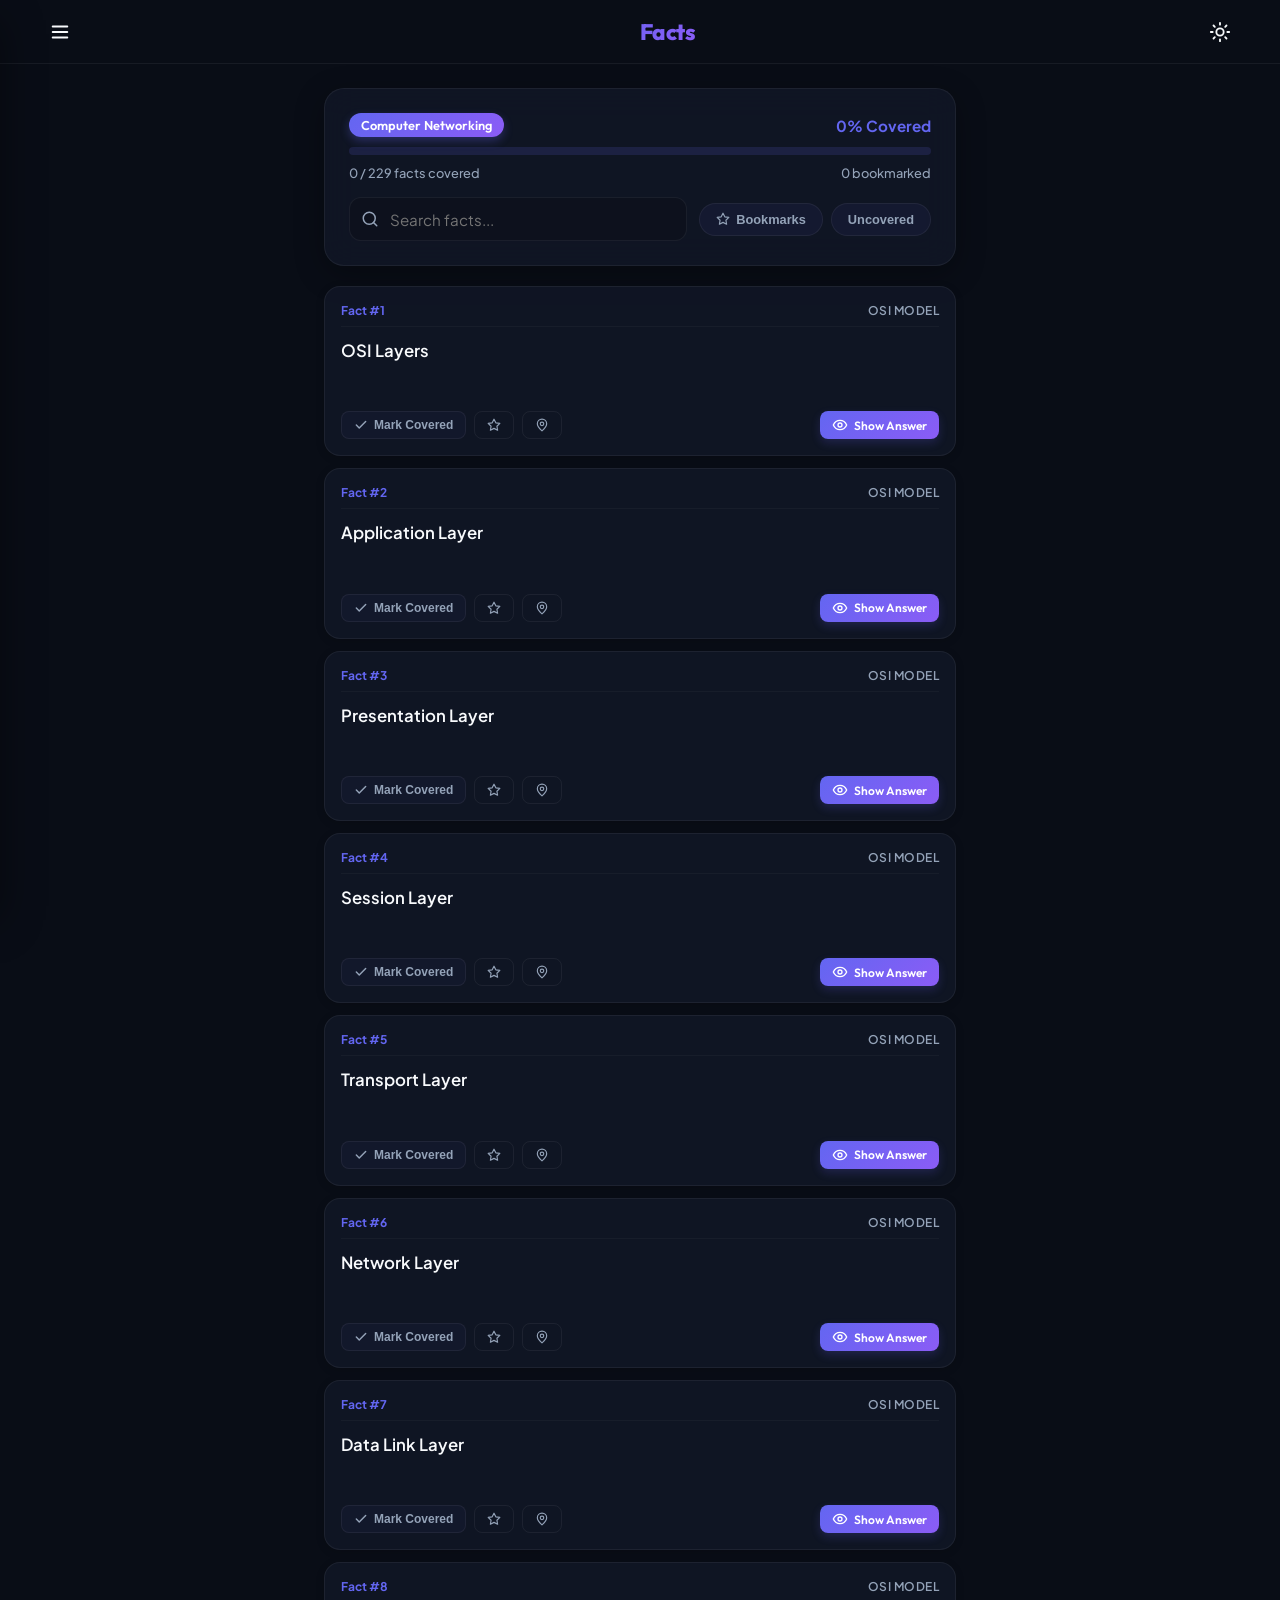
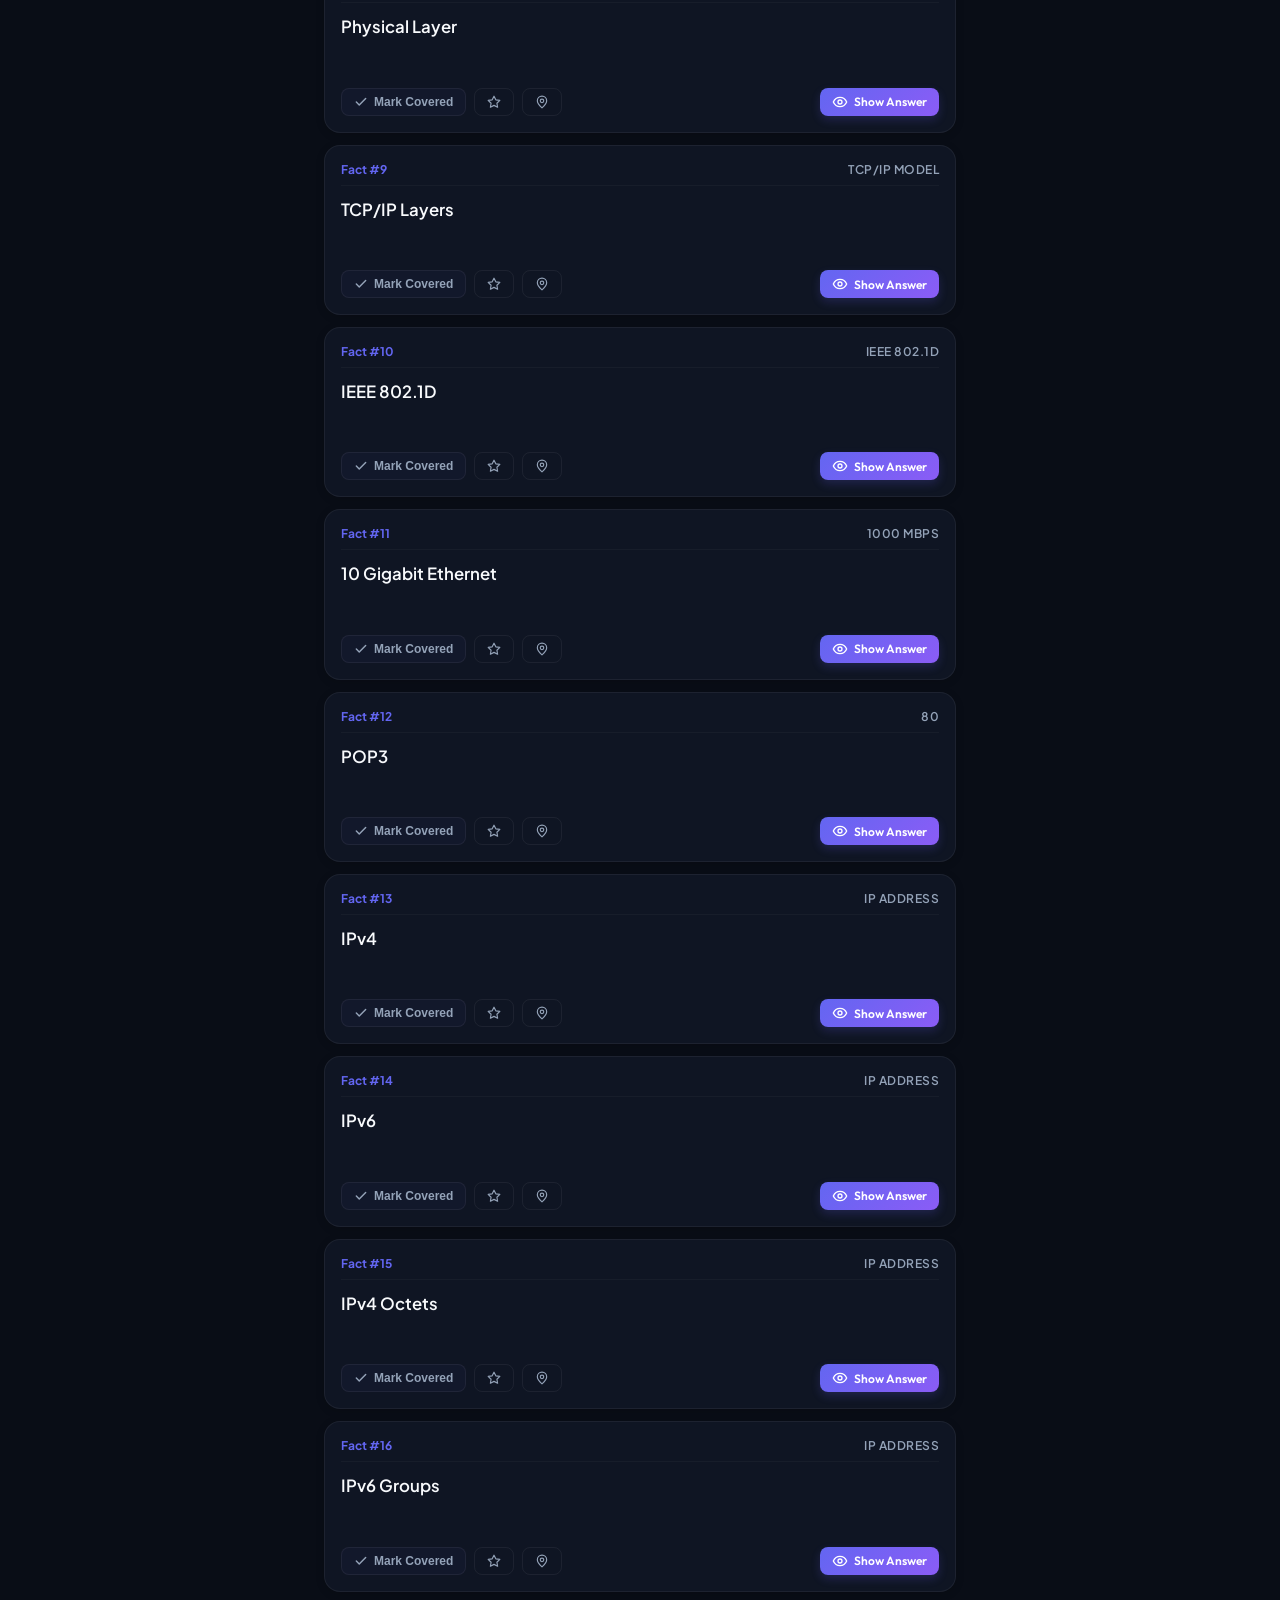
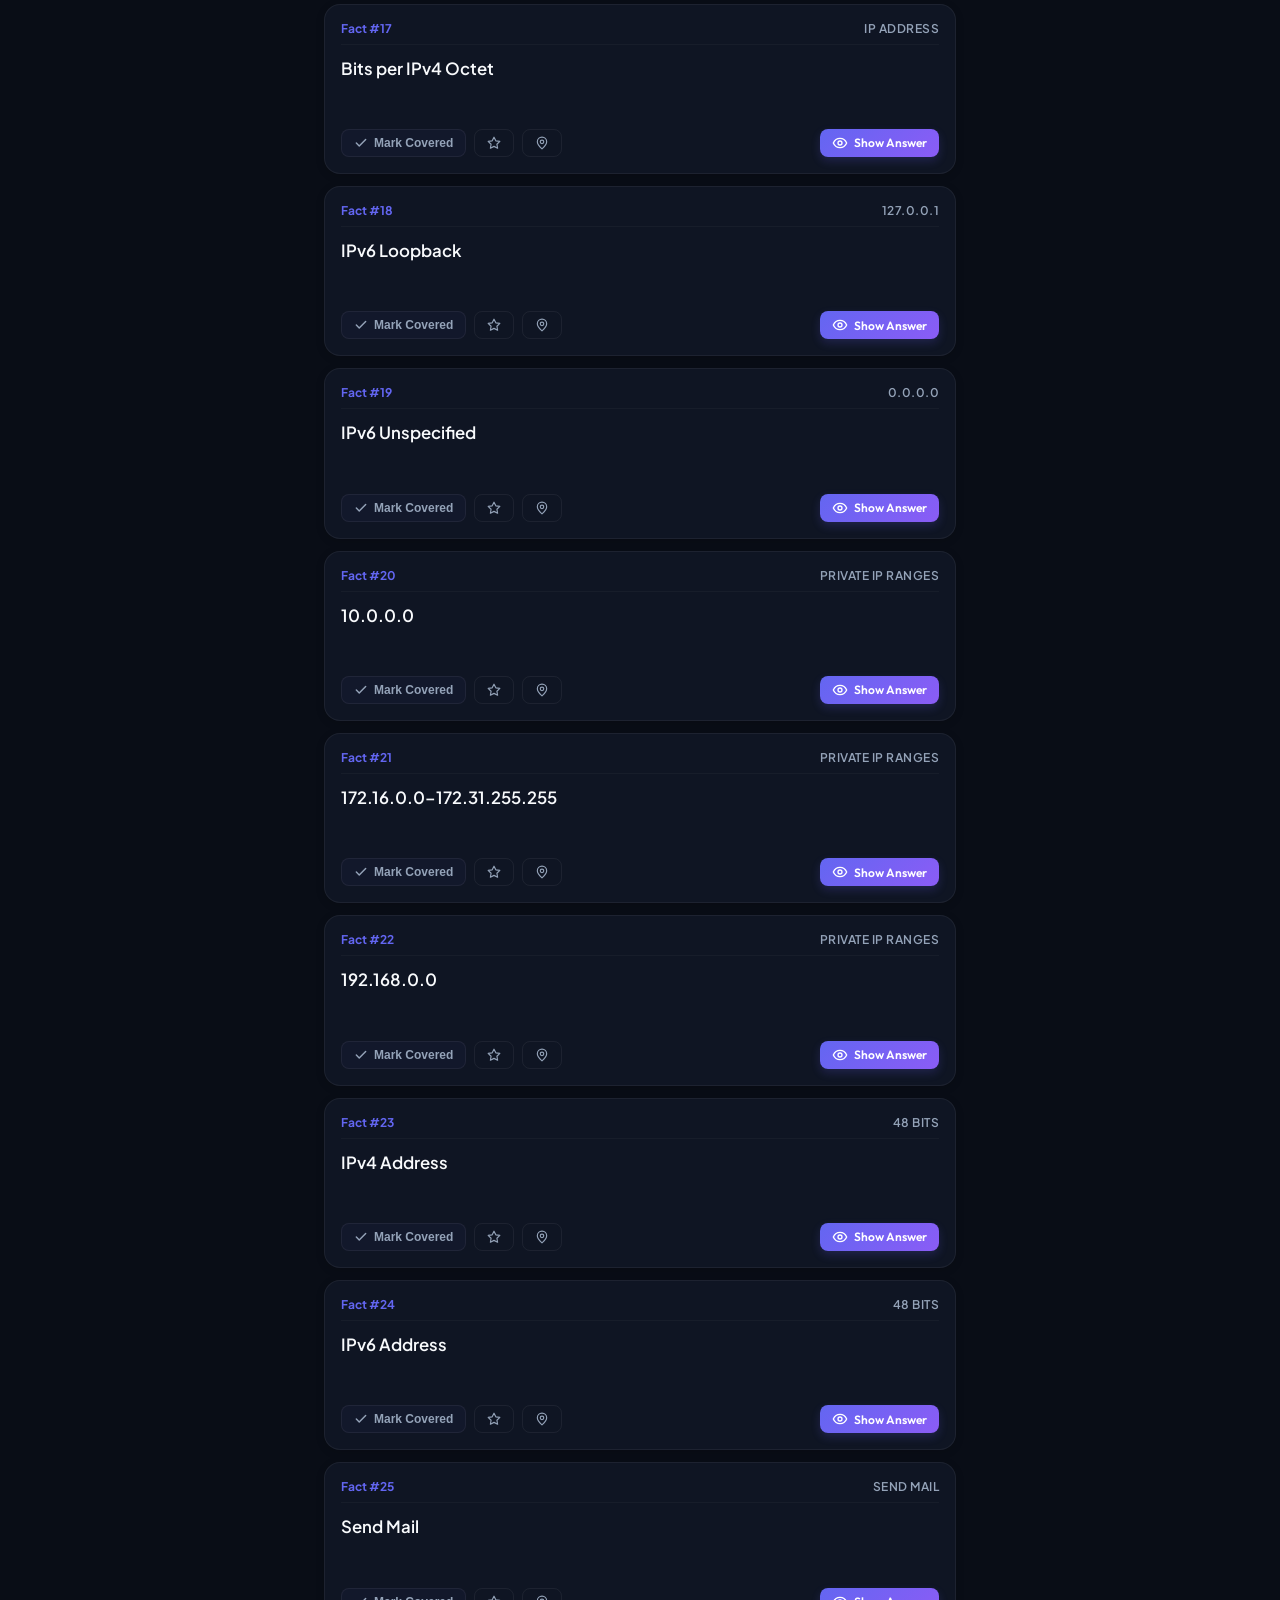
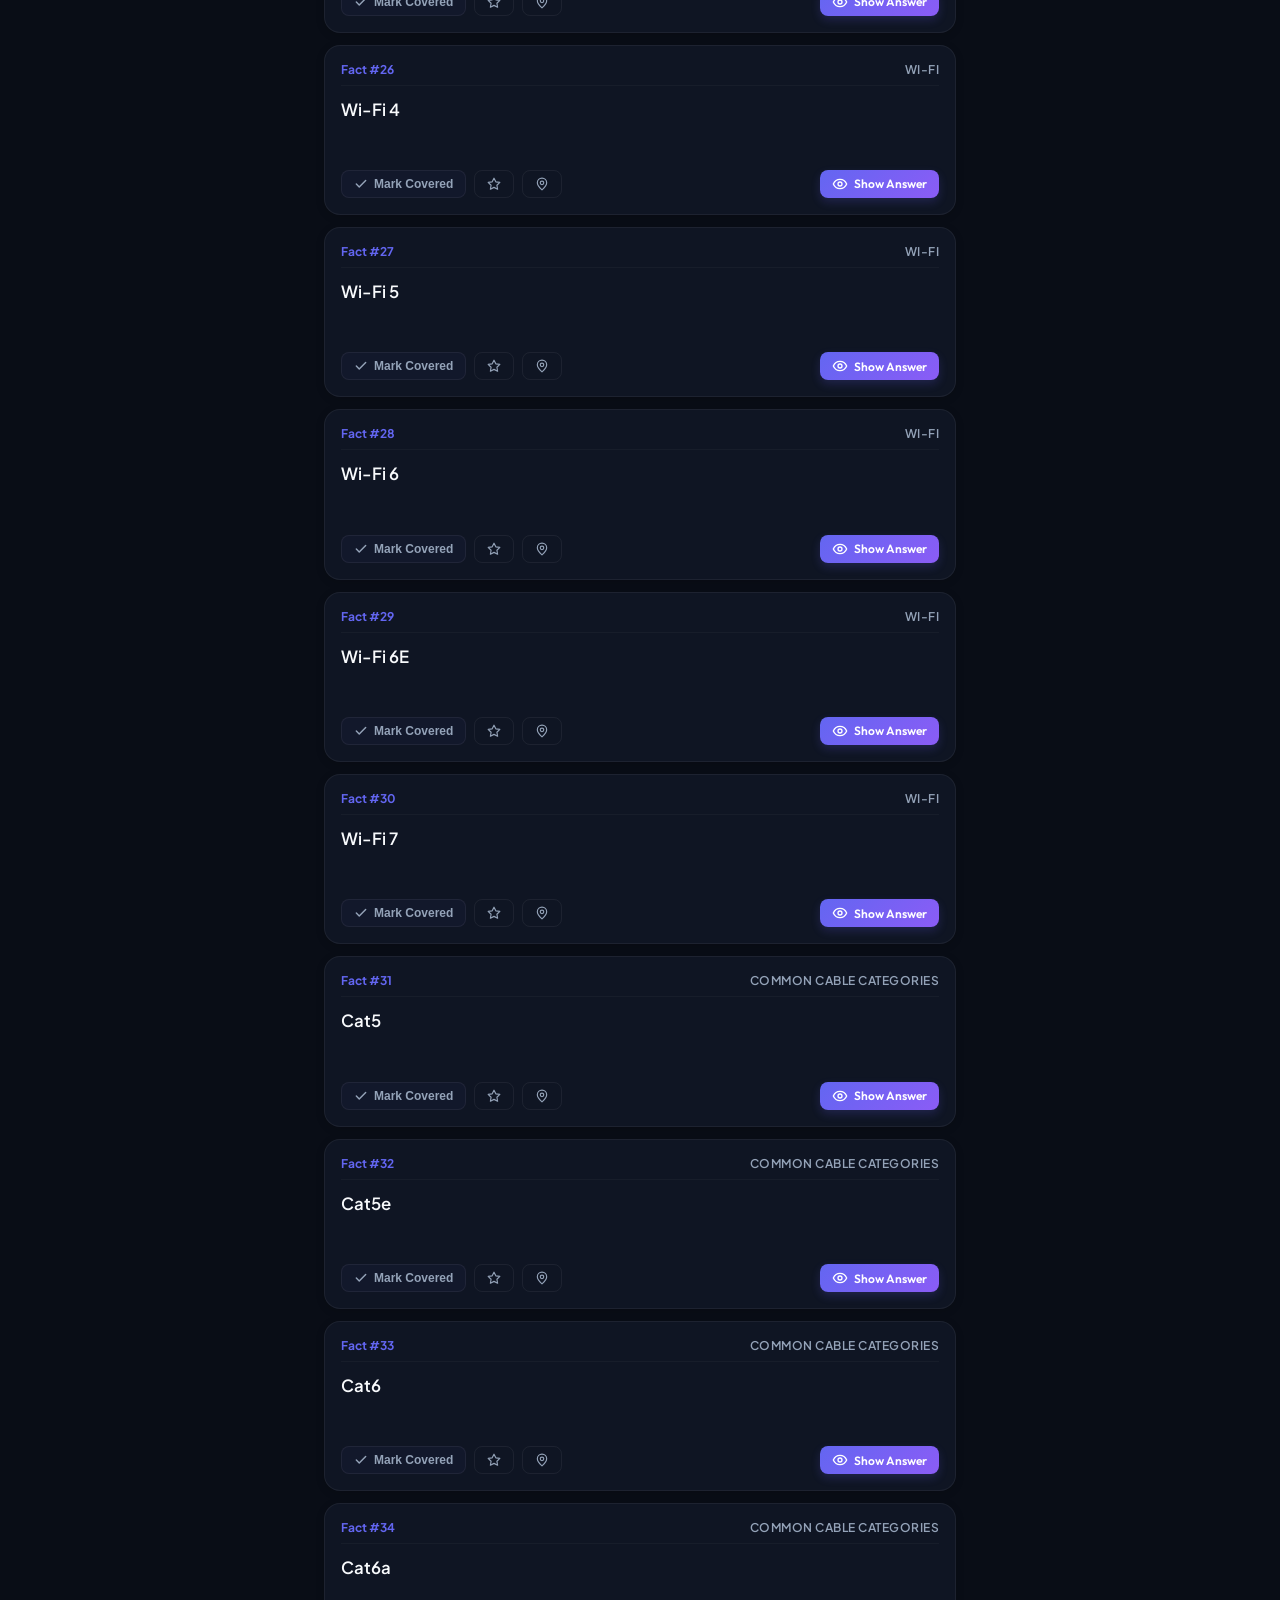
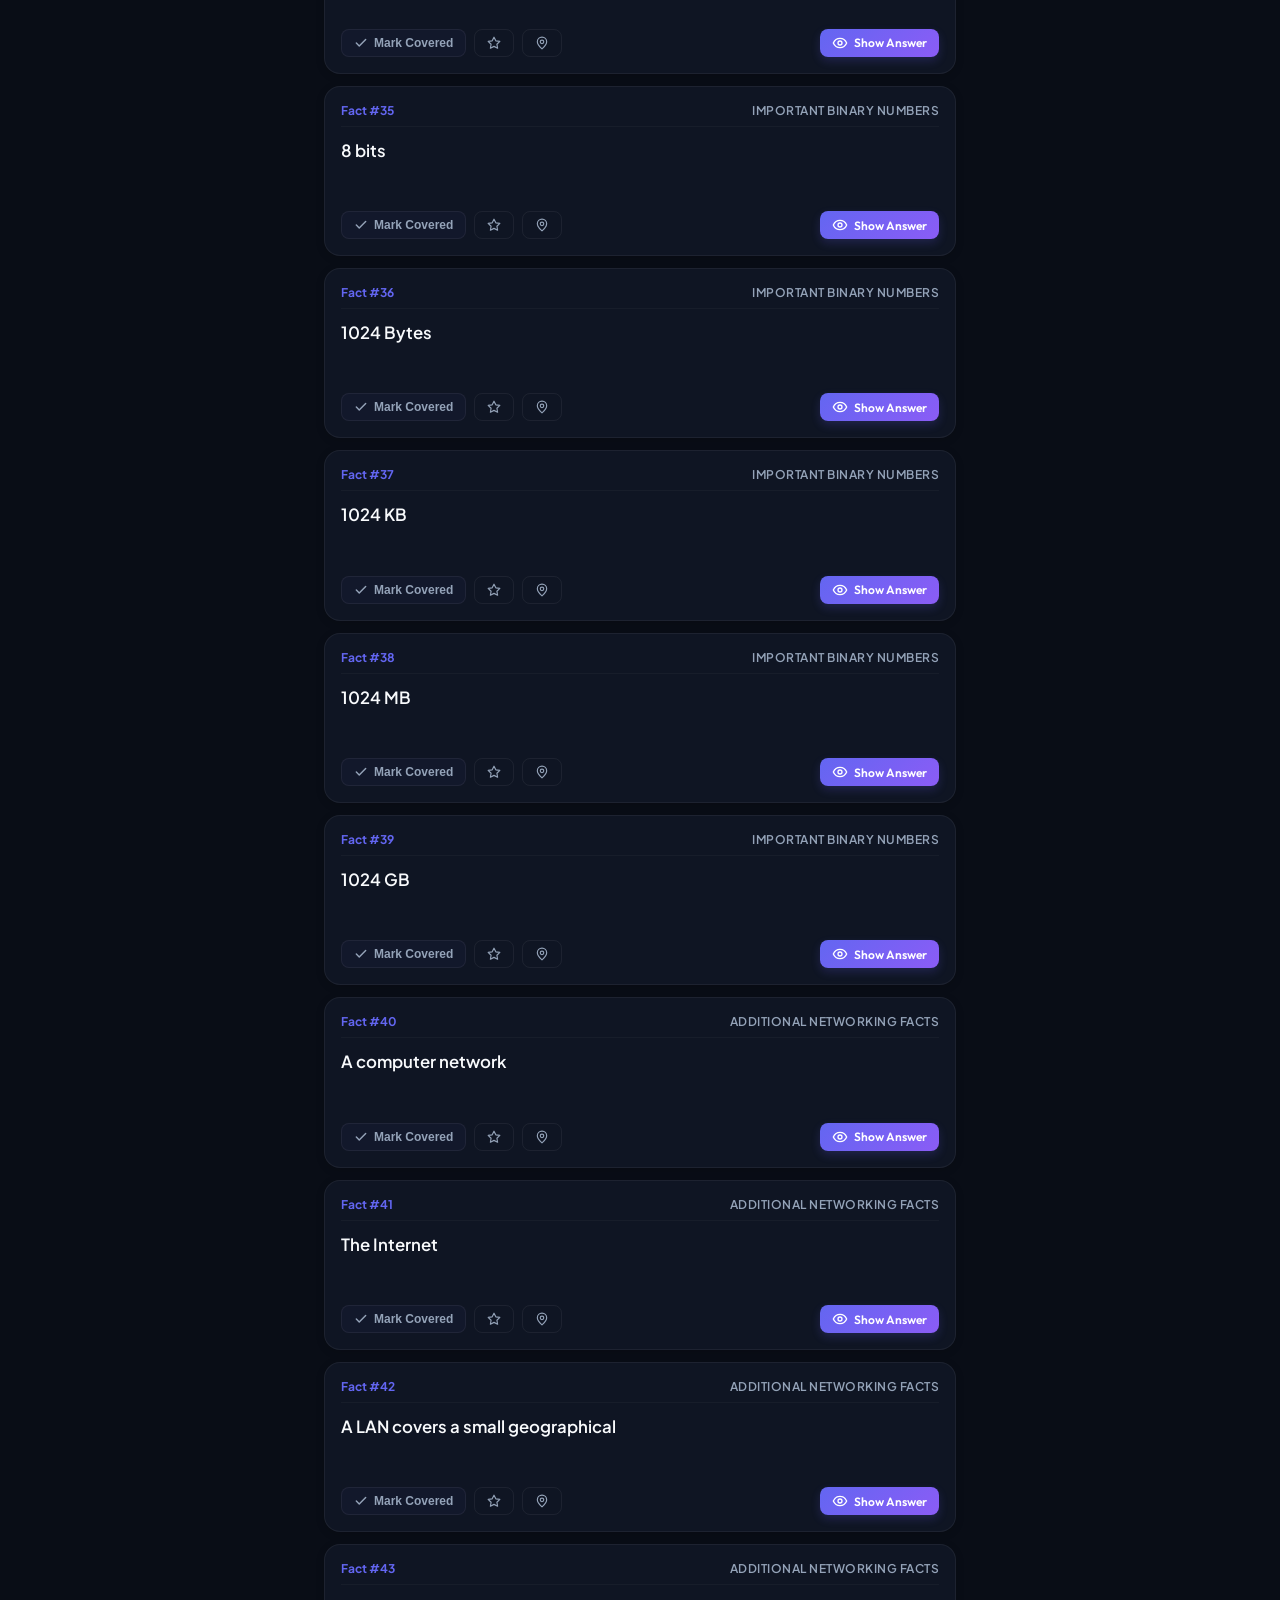
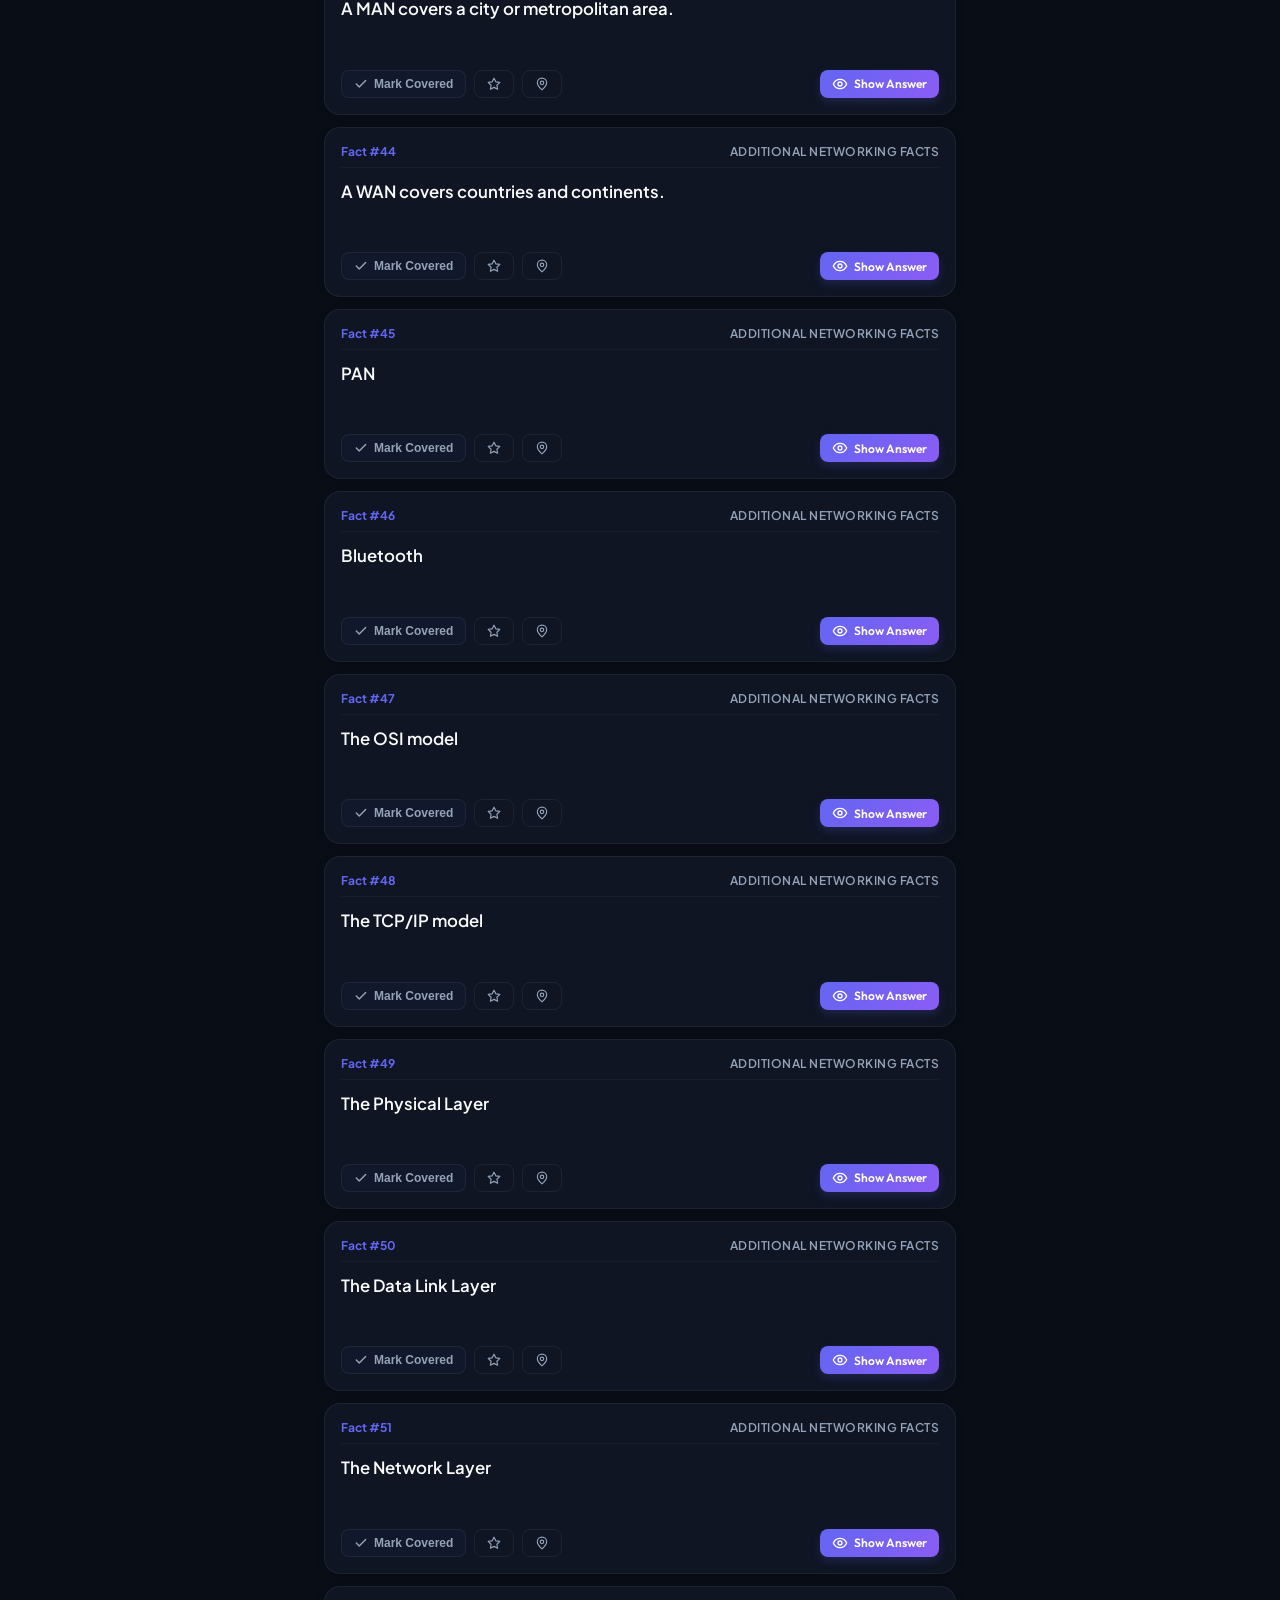
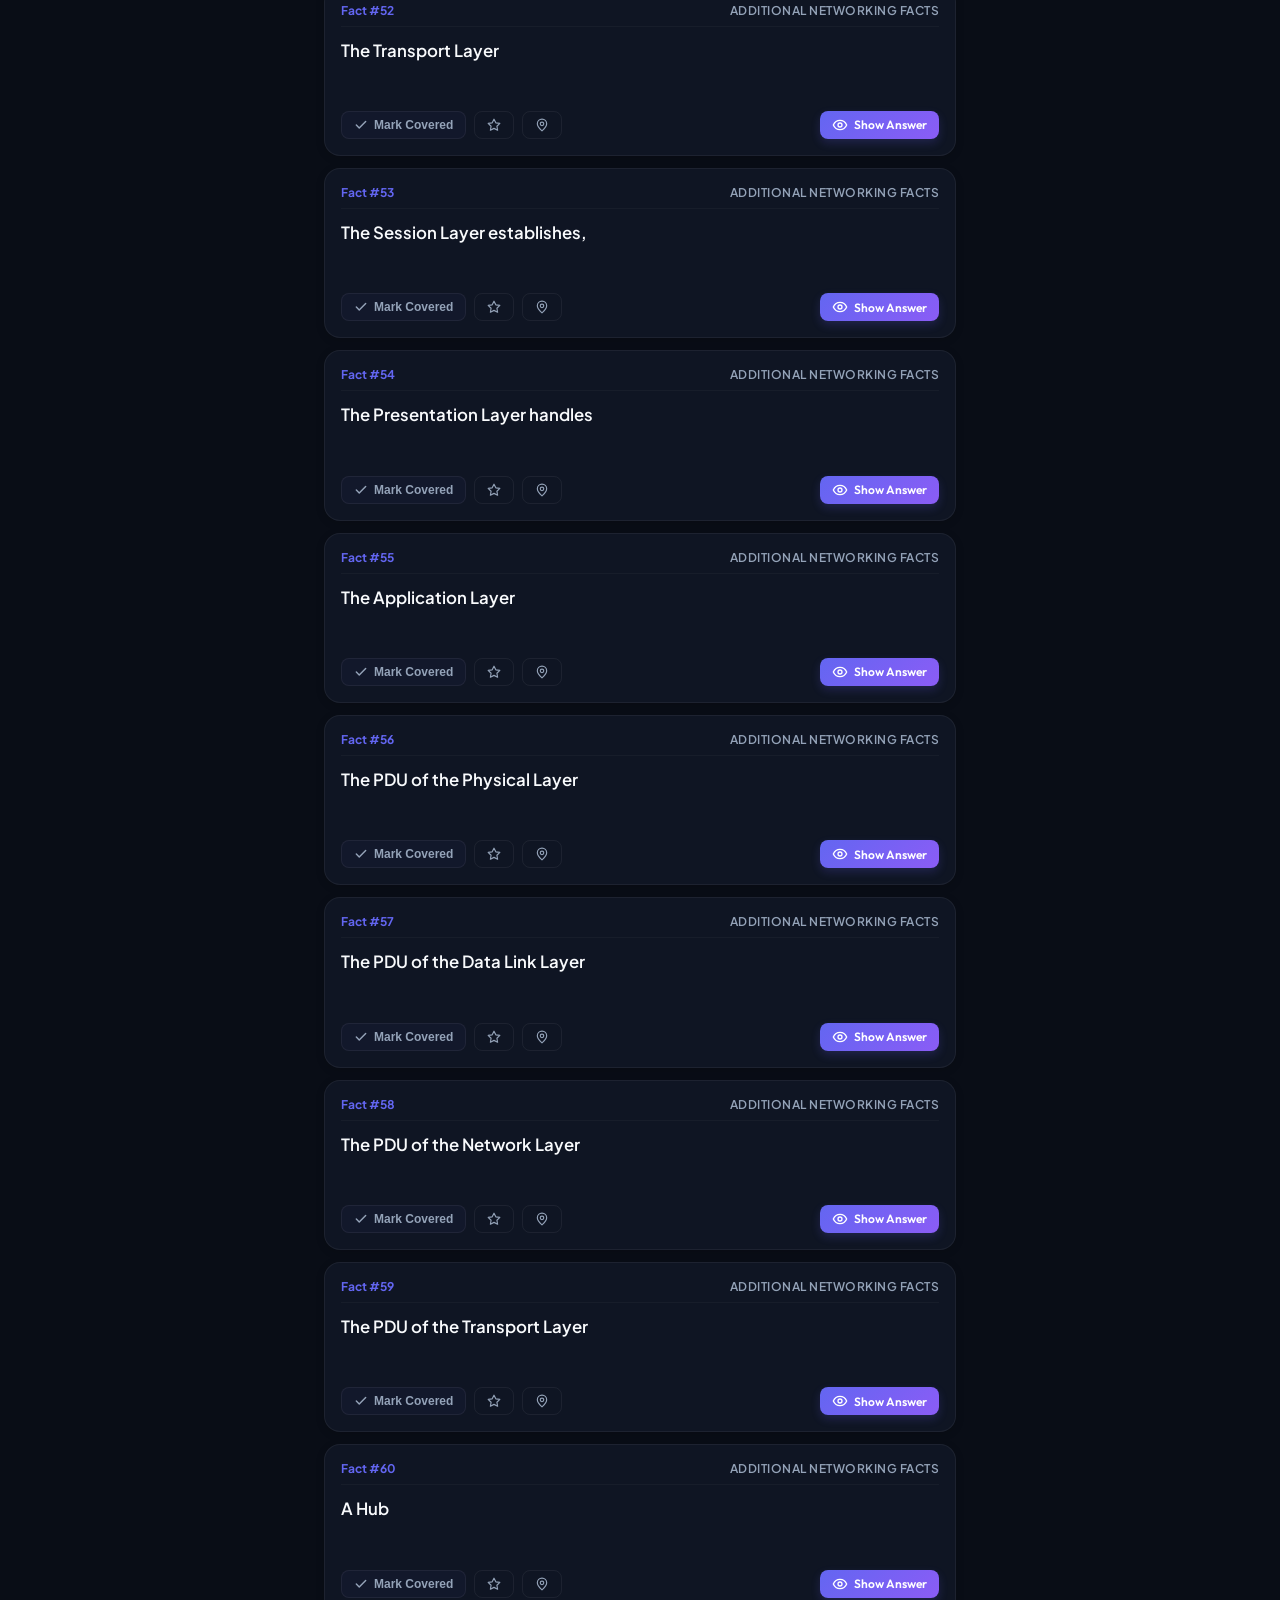
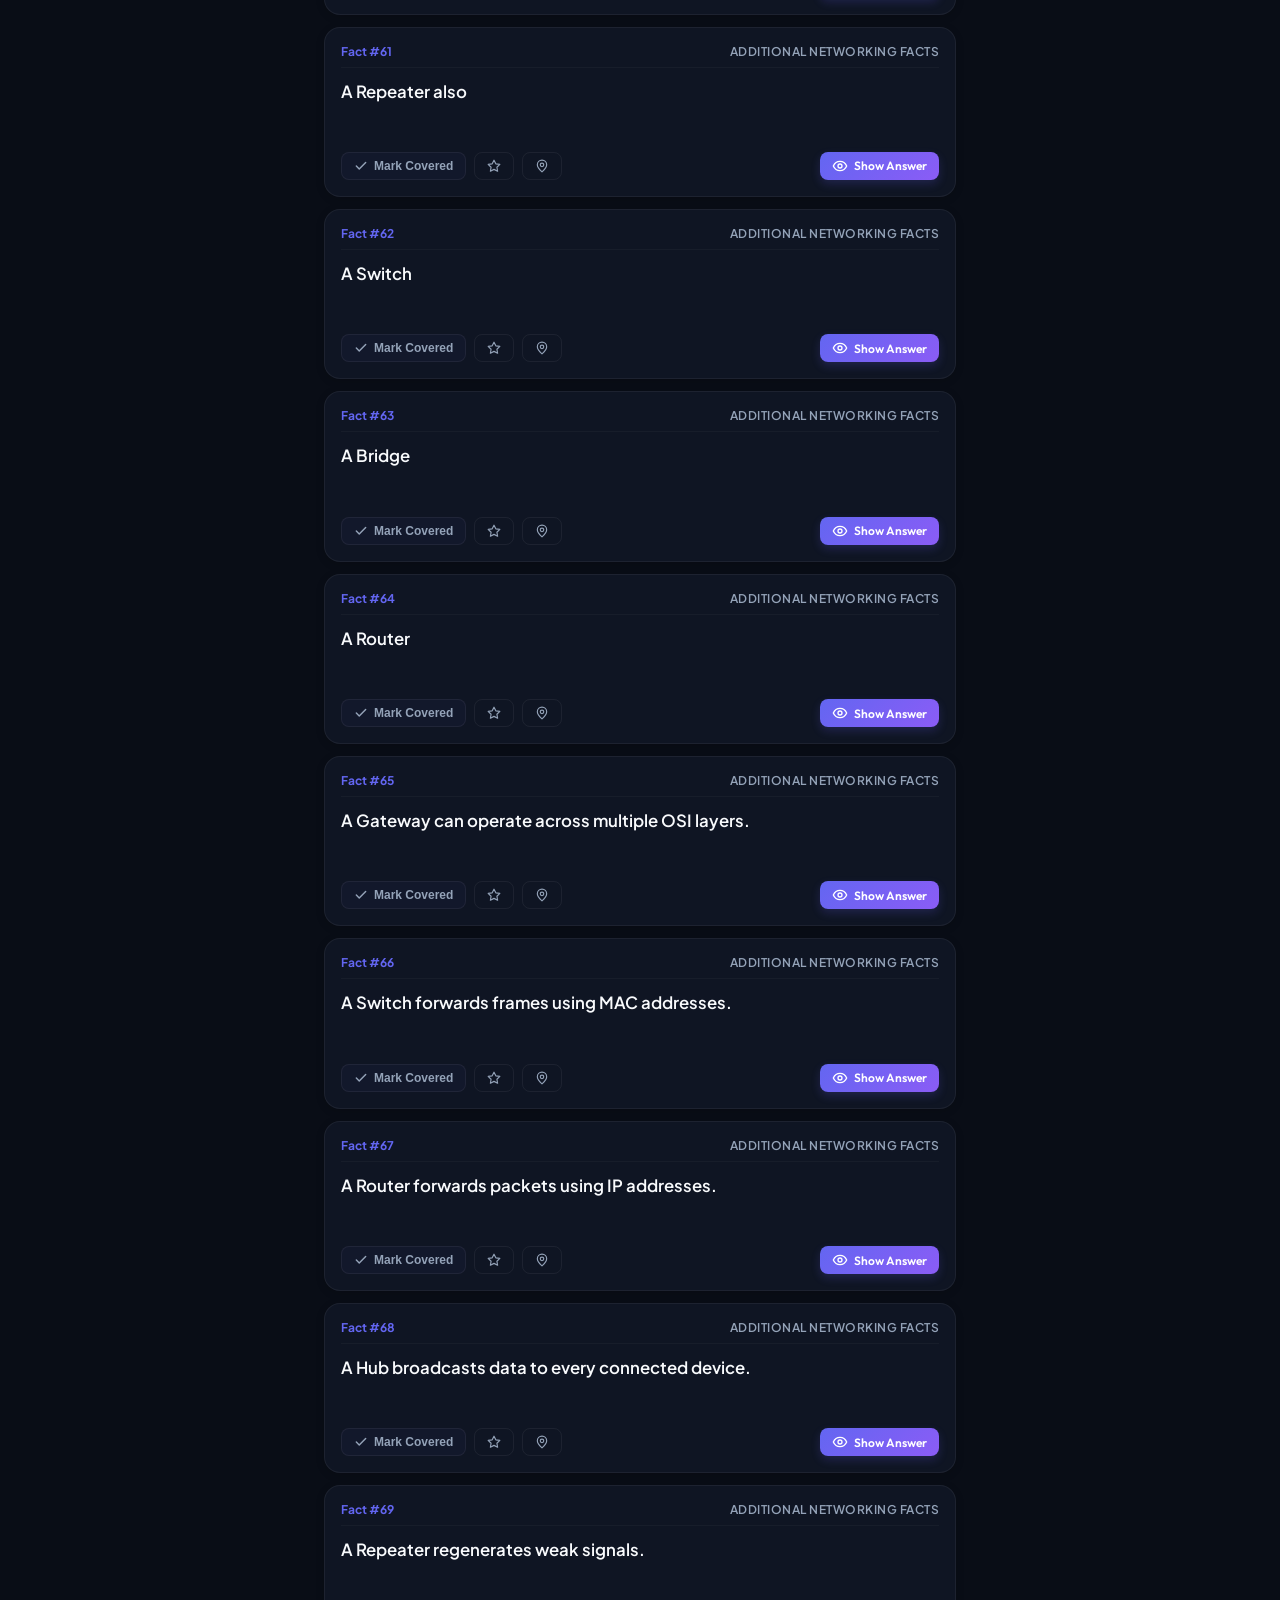
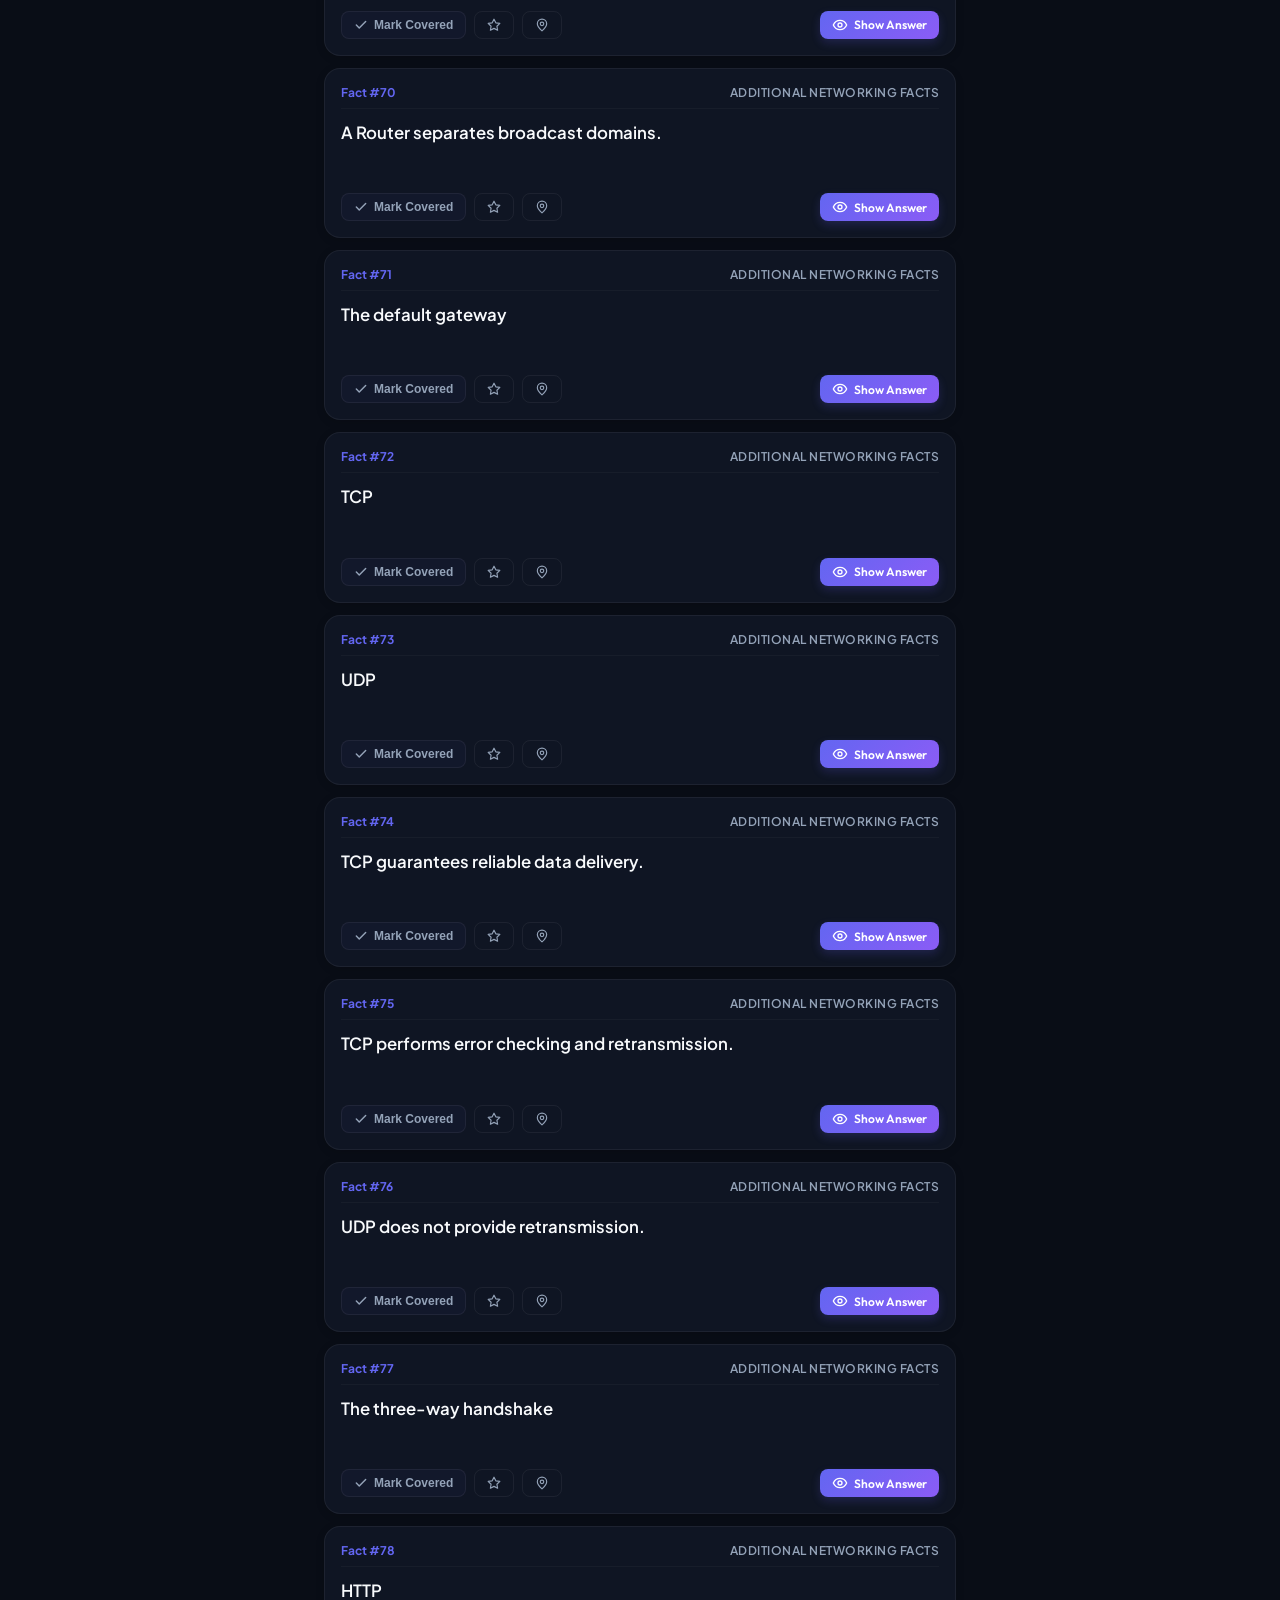
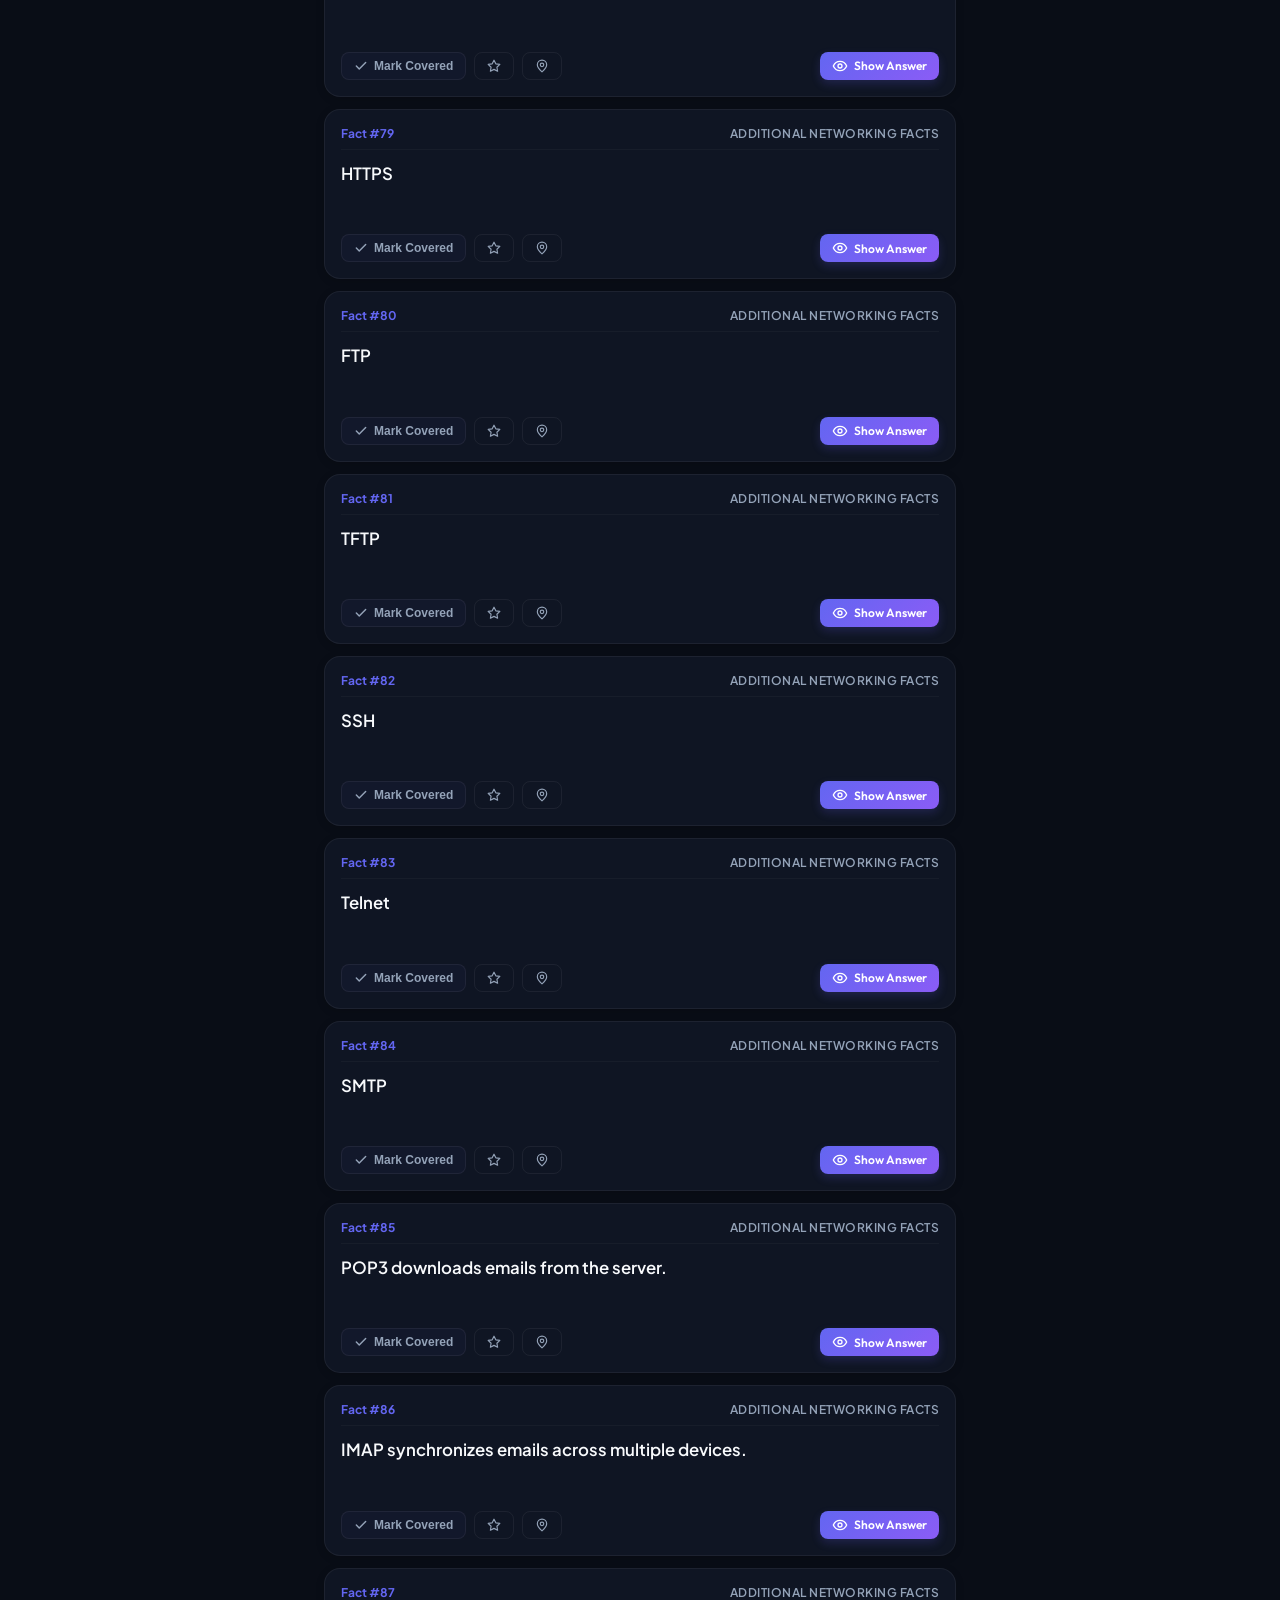
==== commit 8e7e4207: "Update checkpoint banner labels to Resume/Last pinned, clean question count steps, and add icons to " ====
--- a/index.html
+++ b/index.html
@@ -107,9 +107,9 @@
             <path d="M12 2a8 8 0 0 0-8 8c0 5.25 8 12 8 12s8-6.75 8-12a8 8 0 0 0-8-8z"></path>
             <circle cx="12" cy="10" r="3"></circle>
           </svg>
-          <span>Checkpoint set at fact <strong id="checkpointNumber">#0</strong></span>
-        </div>
-        <button class="jump-btn" id="jumpToCheckpoint">Jump to Pin</button>
+          <span>Last pinned at fact <strong id="checkpointNumber">#0</strong></span>
+        </div>
+        <button class="jump-btn" id="jumpToCheckpoint">Resume</button>
       </div>
     </section>
 
@@ -192,7 +192,7 @@
               </svg>
               <span>Import</span>
             </button>
-            <input type="file" id="importFileInput" accept=".json" style="display: none;">
+            <input type="file" id="importFileInput" accept=".json,.txt" style="display: none;">
           </div>
         </div>
       </div>
@@ -234,6 +234,13 @@
     </div>
   </aside>
 
+  <!-- Back to Top Floating Button -->
+  <button id="backToTopBtn" class="back-to-top-btn" aria-label="Back to top" title="Back to top">
+    <svg xmlns="http://www.w3.org/2000/svg" width="20" height="20" viewBox="0 0 24 24" fill="none" stroke="currentColor" stroke-width="2.5" stroke-linecap="round" stroke-linejoin="round">
+      <polyline points="18 15 12 9 6 15"></polyline>
+    </svg>
+  </button>
+
   <!-- External JS Scripts -->
   <script src="questions.js"></script>
   <script src="app.js"></script>
--- a/style.css
+++ b/style.css
@@ -317,6 +317,13 @@
   box-shadow: 0 4px 12px rgba(99, 102, 241, 0.25);
 }
 
+body.light-mode .filter-chip[data-active="true"] {
+  background: rgba(15, 23, 42, 0.08);
+  border: 1.5px solid #0F172A;
+  color: #0F172A;
+  box-shadow: 0 2px 8px rgba(15, 23, 42, 0.08);
+}
+
 .chip-icon {
   width: 14px;
   height: 14px;
@@ -326,6 +333,11 @@
 .filter-chip[data-active="true"] .chip-icon {
   fill: #FFF;
   stroke: #FFF;
+}
+
+body.light-mode .filter-chip[data-active="true"] .chip-icon {
+  fill: #0F172A;
+  stroke: #0F172A;
 }
 
 /* Checkpoint Jump Banner */
@@ -732,16 +744,17 @@
   background: rgba(255, 255, 255, 0.02);
   border: 1px solid var(--border-color);
   color: var(--text-main);
-  padding: 10px 14px;
-  border-radius: 10px;
+  padding: 12px 14px;
+  border-radius: 12px;
   font-family: var(--font-body);
   font-size: 0.9rem;
   font-weight: 500;
   cursor: pointer;
   text-align: left;
   display: flex;
-  justify-content: space-between;
-  align-items: center;
+  flex-direction: column;
+  gap: 8px;
+  width: 100%;
   transition: all 0.2s ease;
 }
 
@@ -750,28 +763,71 @@
 }
 
 .subject-item:hover {
-  background: rgba(99, 102, 241, 0.05);
+  background: rgba(99, 102, 241, 0.06);
   border-color: var(--accent-color);
 }
 
 .subject-item.active {
   background: rgba(99, 102, 241, 0.12);
   border-color: var(--accent-color);
+  color: var(--text-main);
+  font-weight: 600;
+}
+
+.subject-item-top {
+  display: flex;
+  justify-content: space-between;
+  align-items: center;
+  width: 100%;
+}
+
+.subject-name {
+  font-size: 0.9rem;
+  line-height: 1.2;
+}
+
+.subject-item.active .subject-name {
   color: var(--accent-color);
-  font-weight: 600;
 }
 
 .subject-count {
   font-size: 0.75rem;
+  font-weight: 600;
   background-color: rgba(99, 102, 241, 0.15);
   color: var(--accent-color);
-  padding: 2px 6px;
+  padding: 2px 8px;
   border-radius: 6px;
+  white-space: nowrap;
 }
 
 .subject-item.active .subject-count {
   background-color: var(--accent-color);
   color: #FFF;
+}
+
+/* Horizontal Mini Progress Bar */
+.subject-mini-bar-track {
+  width: 100%;
+  height: 5px;
+  background-color: rgba(255, 255, 255, 0.08);
+  border-radius: 99px;
+  overflow: hidden;
+}
+
+body.light-mode .subject-mini-bar-track {
+  background-color: rgba(0, 0, 0, 0.08);
+}
+
+.subject-mini-bar-fill {
+  height: 100%;
+  background: var(--accent-gradient);
+  border-radius: 99px;
+  transition: width 0.4s cubic-bezier(0.4, 0, 0.2, 1);
+}
+
+.subject-item.active .subject-mini-bar-fill {
+  background: var(--progress-gradient, var(--accent-gradient));
+  box-shadow: 0 0 8px rgba(99, 102, 241, 0.5);
 }
 
 /* Control Settings Cards */
@@ -1019,3 +1075,67 @@
     flex-shrink: 0;
   }
 }
+
+/* Back to Top Floating Button */
+.back-to-top-btn {
+  position: fixed;
+  bottom: 24px;
+  right: 24px;
+  width: 46px;
+  height: 46px;
+  border-radius: 50%;
+  background: var(--accent-color);
+  color: #FFFFFF;
+  border: 1px solid rgba(255, 255, 255, 0.2);
+  display: flex;
+  align-items: center;
+  justify-content: center;
+  cursor: pointer;
+  box-shadow: 0 4px 14px rgba(0, 0, 0, 0.25);
+  opacity: 0;
+  visibility: hidden;
+  transform: translateY(16px);
+  transition: opacity 0.3s ease, transform 0.3s ease, background-color 0.2s ease, box-shadow 0.2s ease;
+  z-index: 99;
+}
+
+.back-to-top-btn.show {
+  opacity: 1;
+  visibility: visible;
+  transform: translateY(0);
+}
+
+.back-to-top-btn:hover {
+  transform: translateY(-3px);
+  box-shadow: 0 6px 20px rgba(99, 102, 241, 0.4);
+  background: var(--accent-gradient);
+}
+
+.back-to-top-btn:active {
+  transform: translateY(0);
+}
+
+body.light-mode .back-to-top-btn {
+  background: #0F172A;
+  color: #FFFFFF;
+  border-color: rgba(15, 23, 42, 0.1);
+  box-shadow: 0 4px 14px rgba(15, 23, 42, 0.2);
+}
+
+body.light-mode .back-to-top-btn:hover {
+  background: #1E293B;
+  box-shadow: 0 6px 20px rgba(15, 23, 42, 0.3);
+}
+
+@media (max-width: 600px) {
+  .back-to-top-btn {
+    bottom: 16px;
+    right: 16px;
+    width: 36px;
+    height: 36px;
+  }
+  .back-to-top-btn svg {
+    width: 16px;
+    height: 16px;
+  }
+}
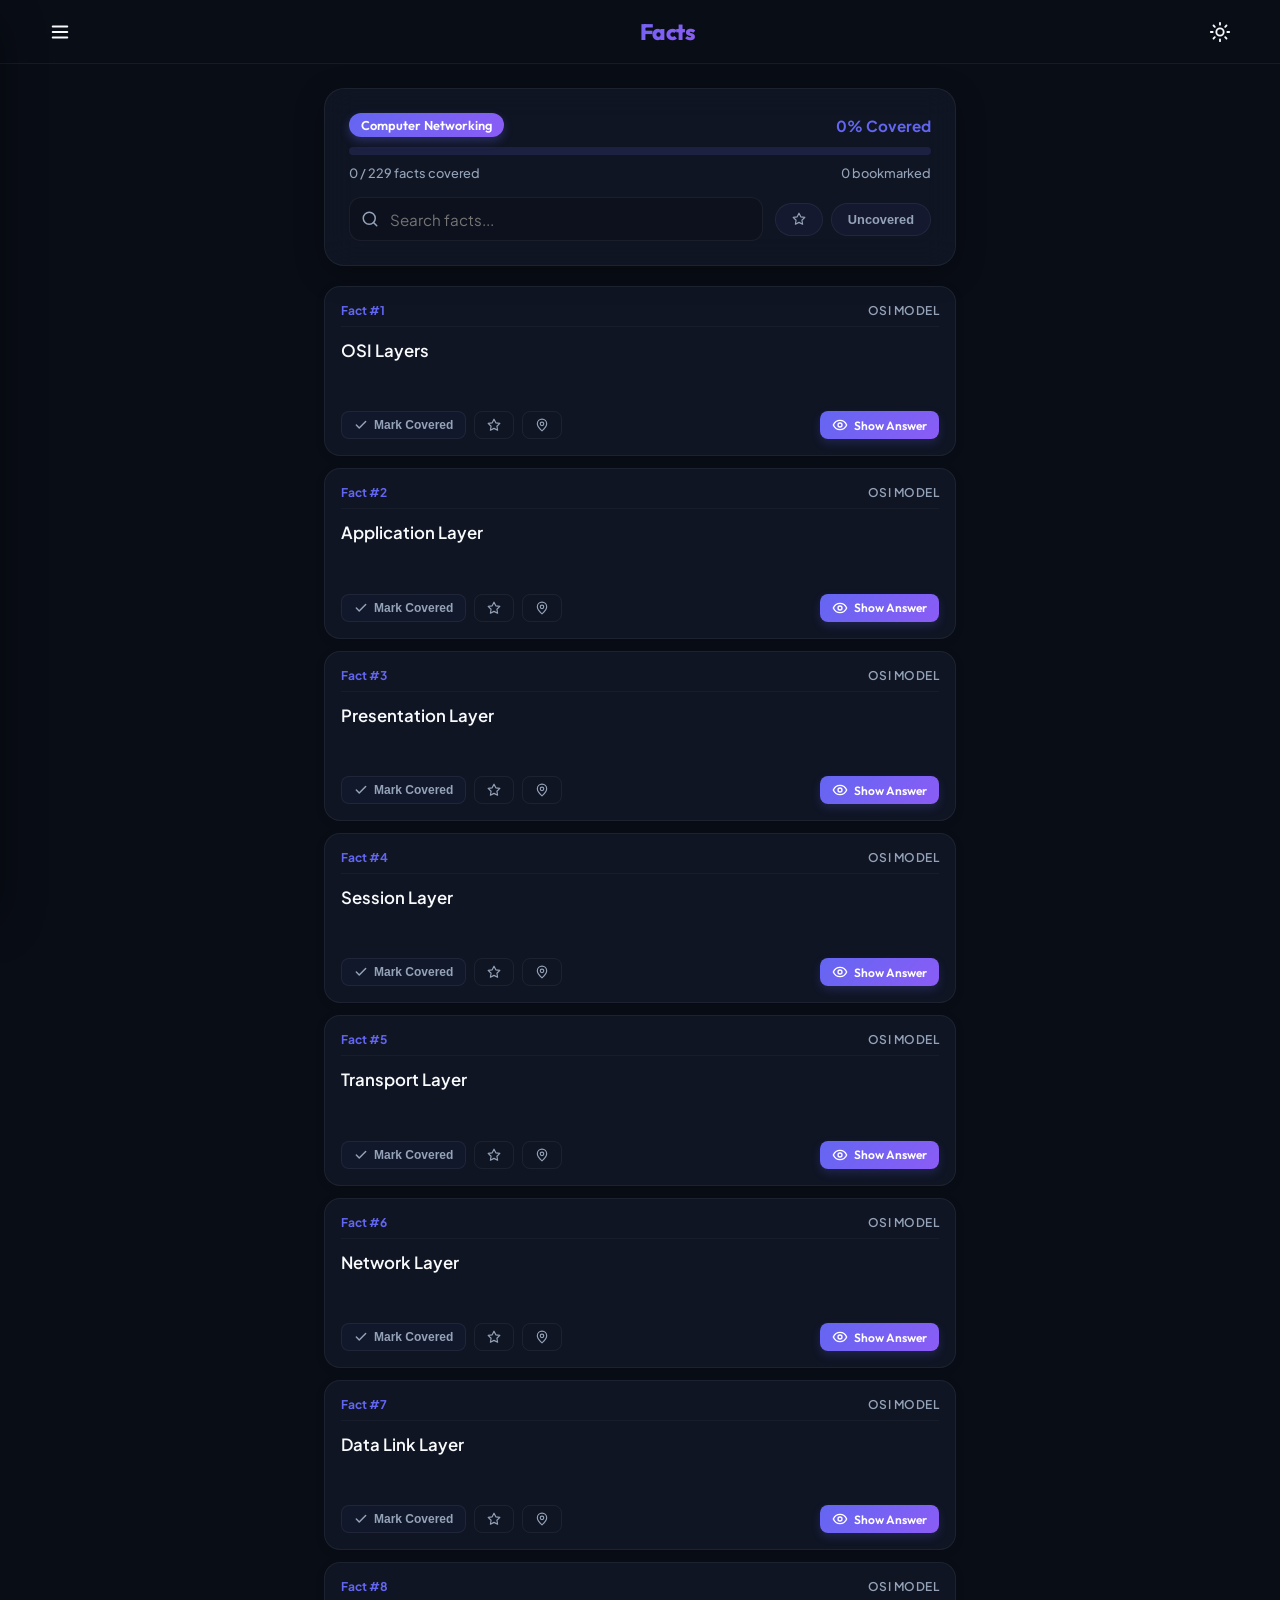
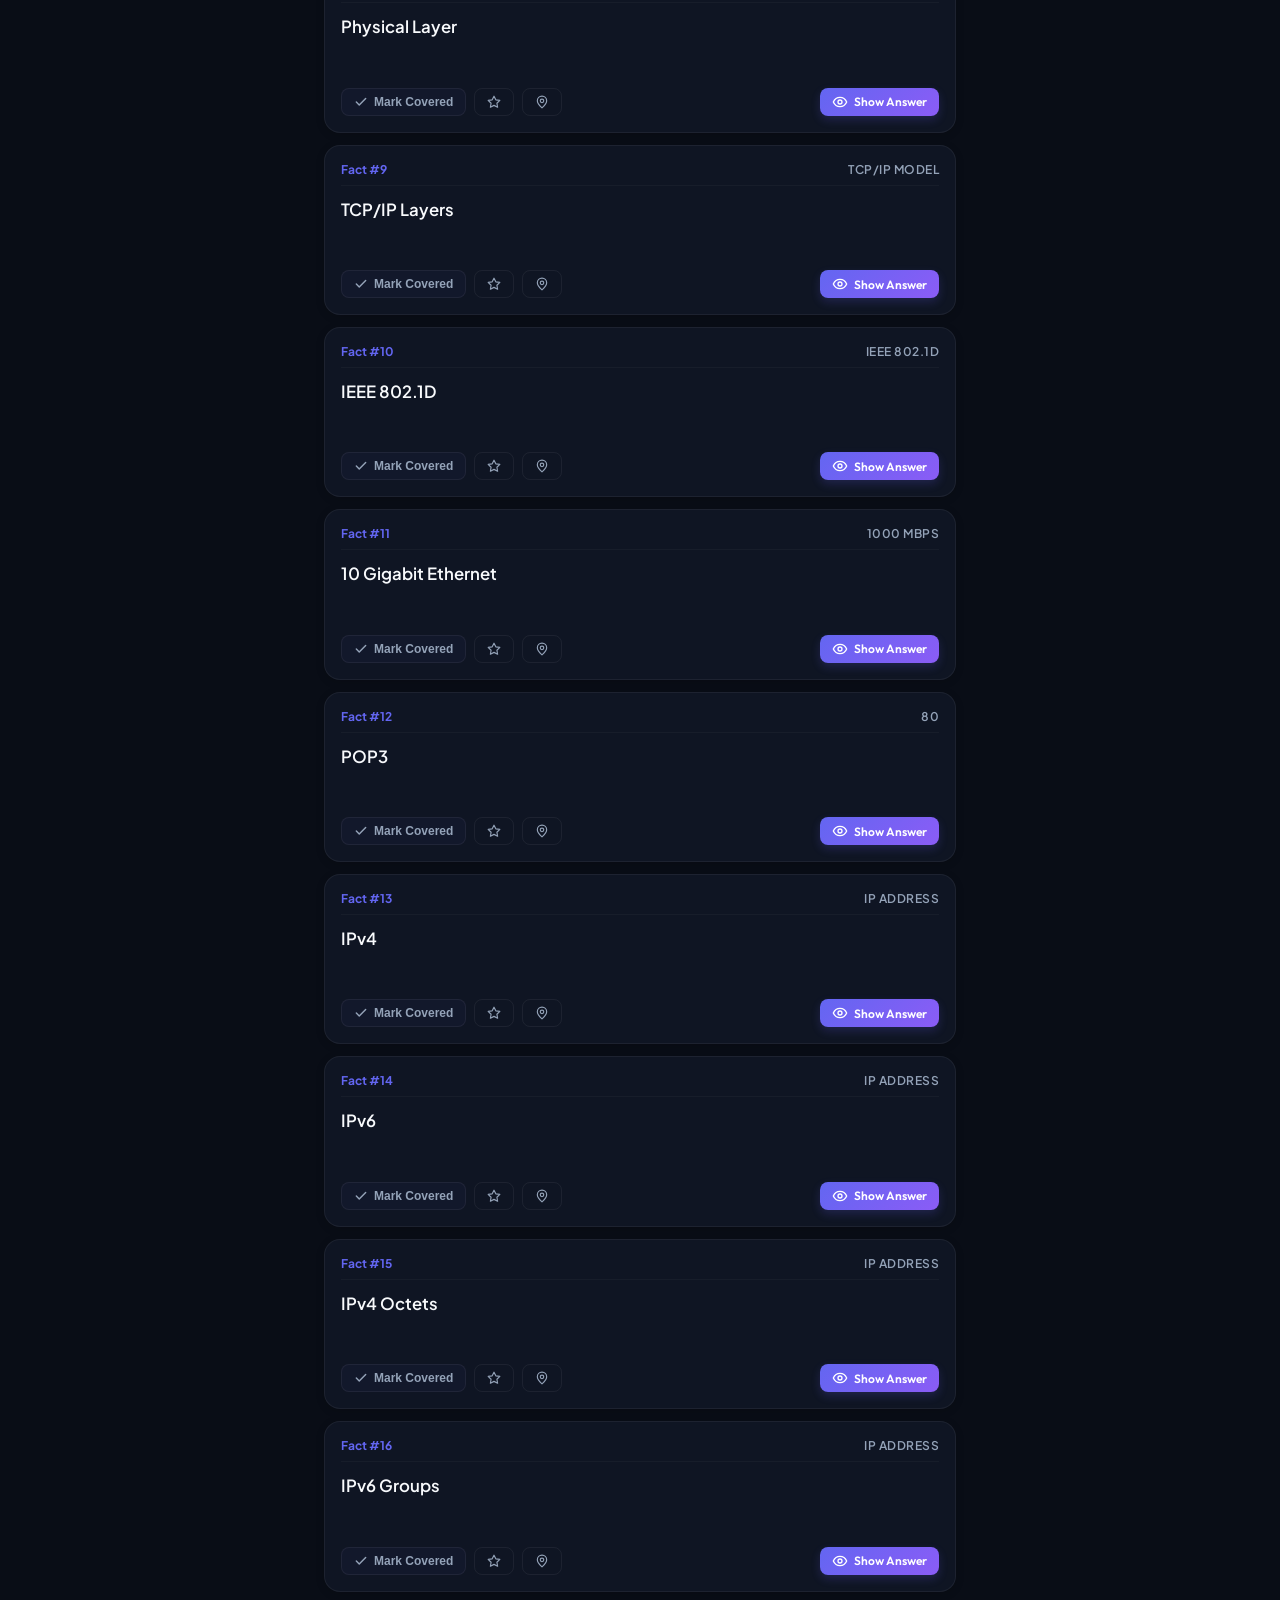
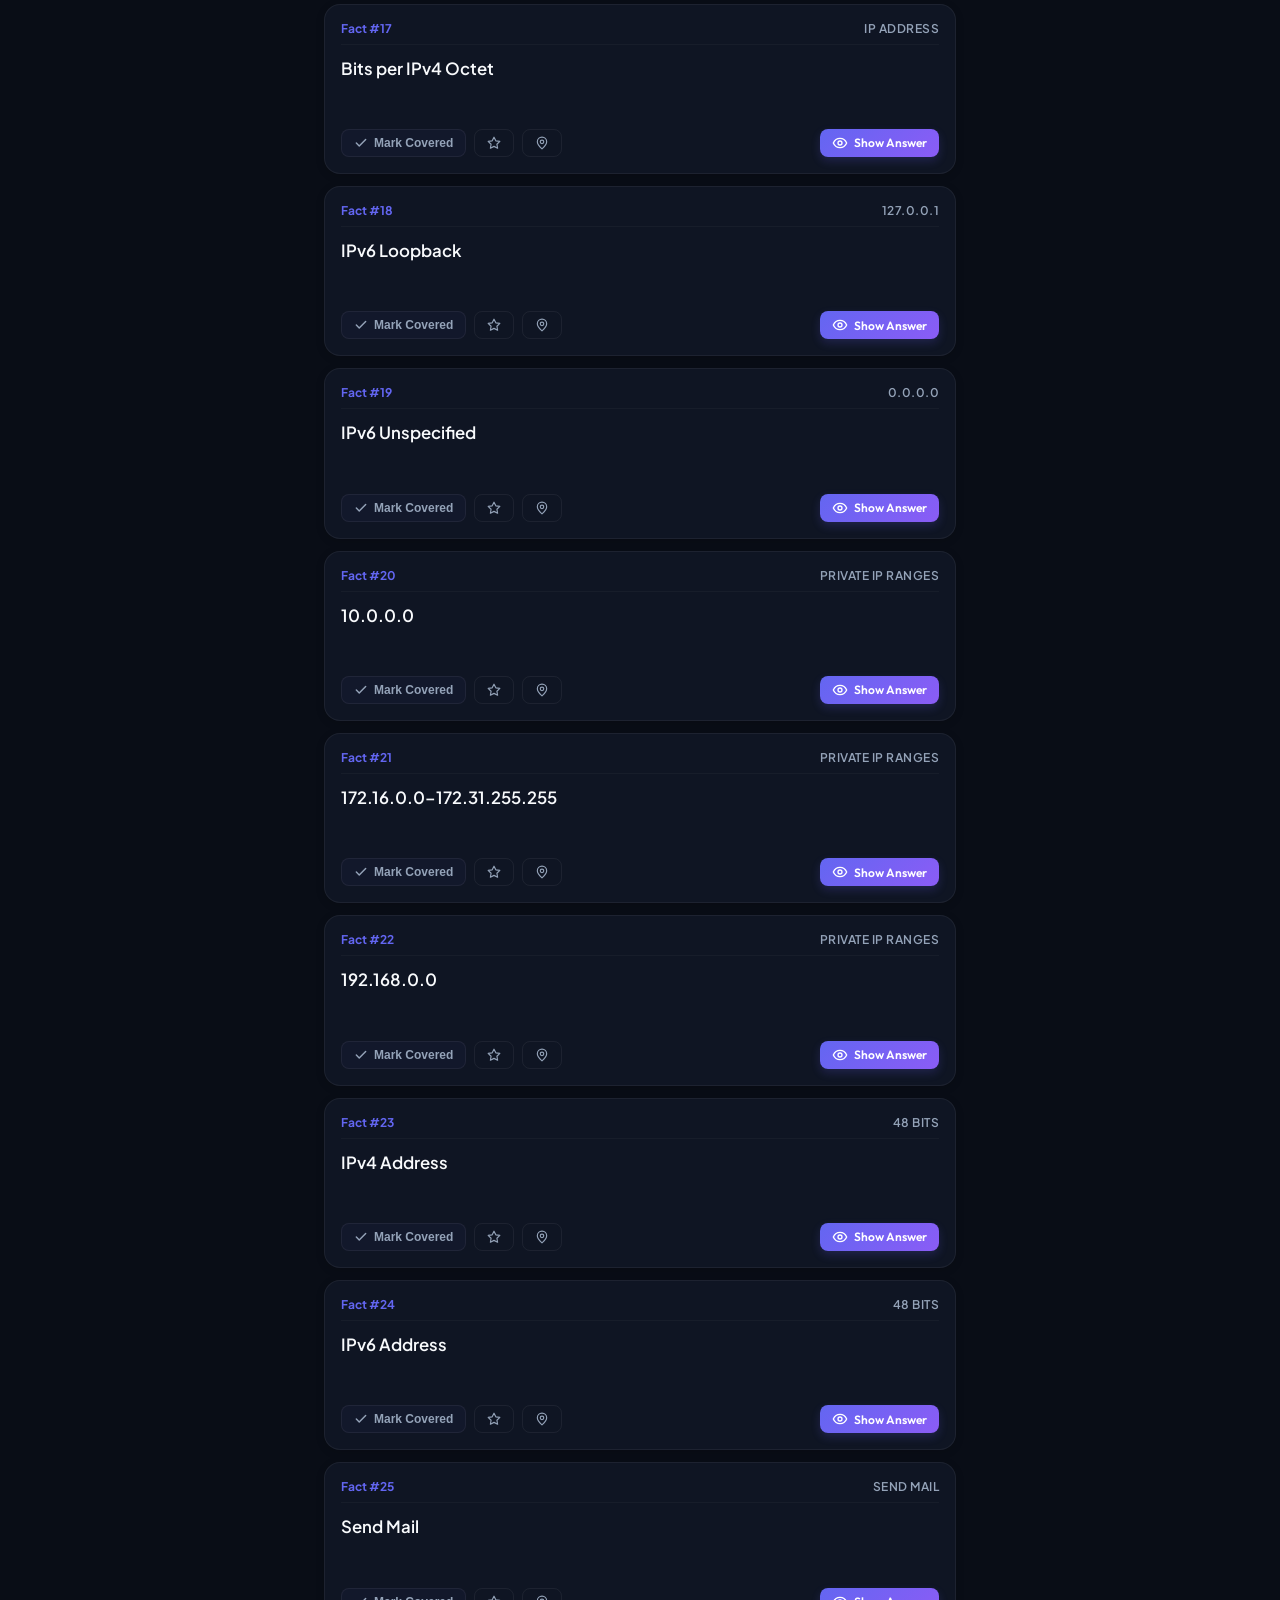
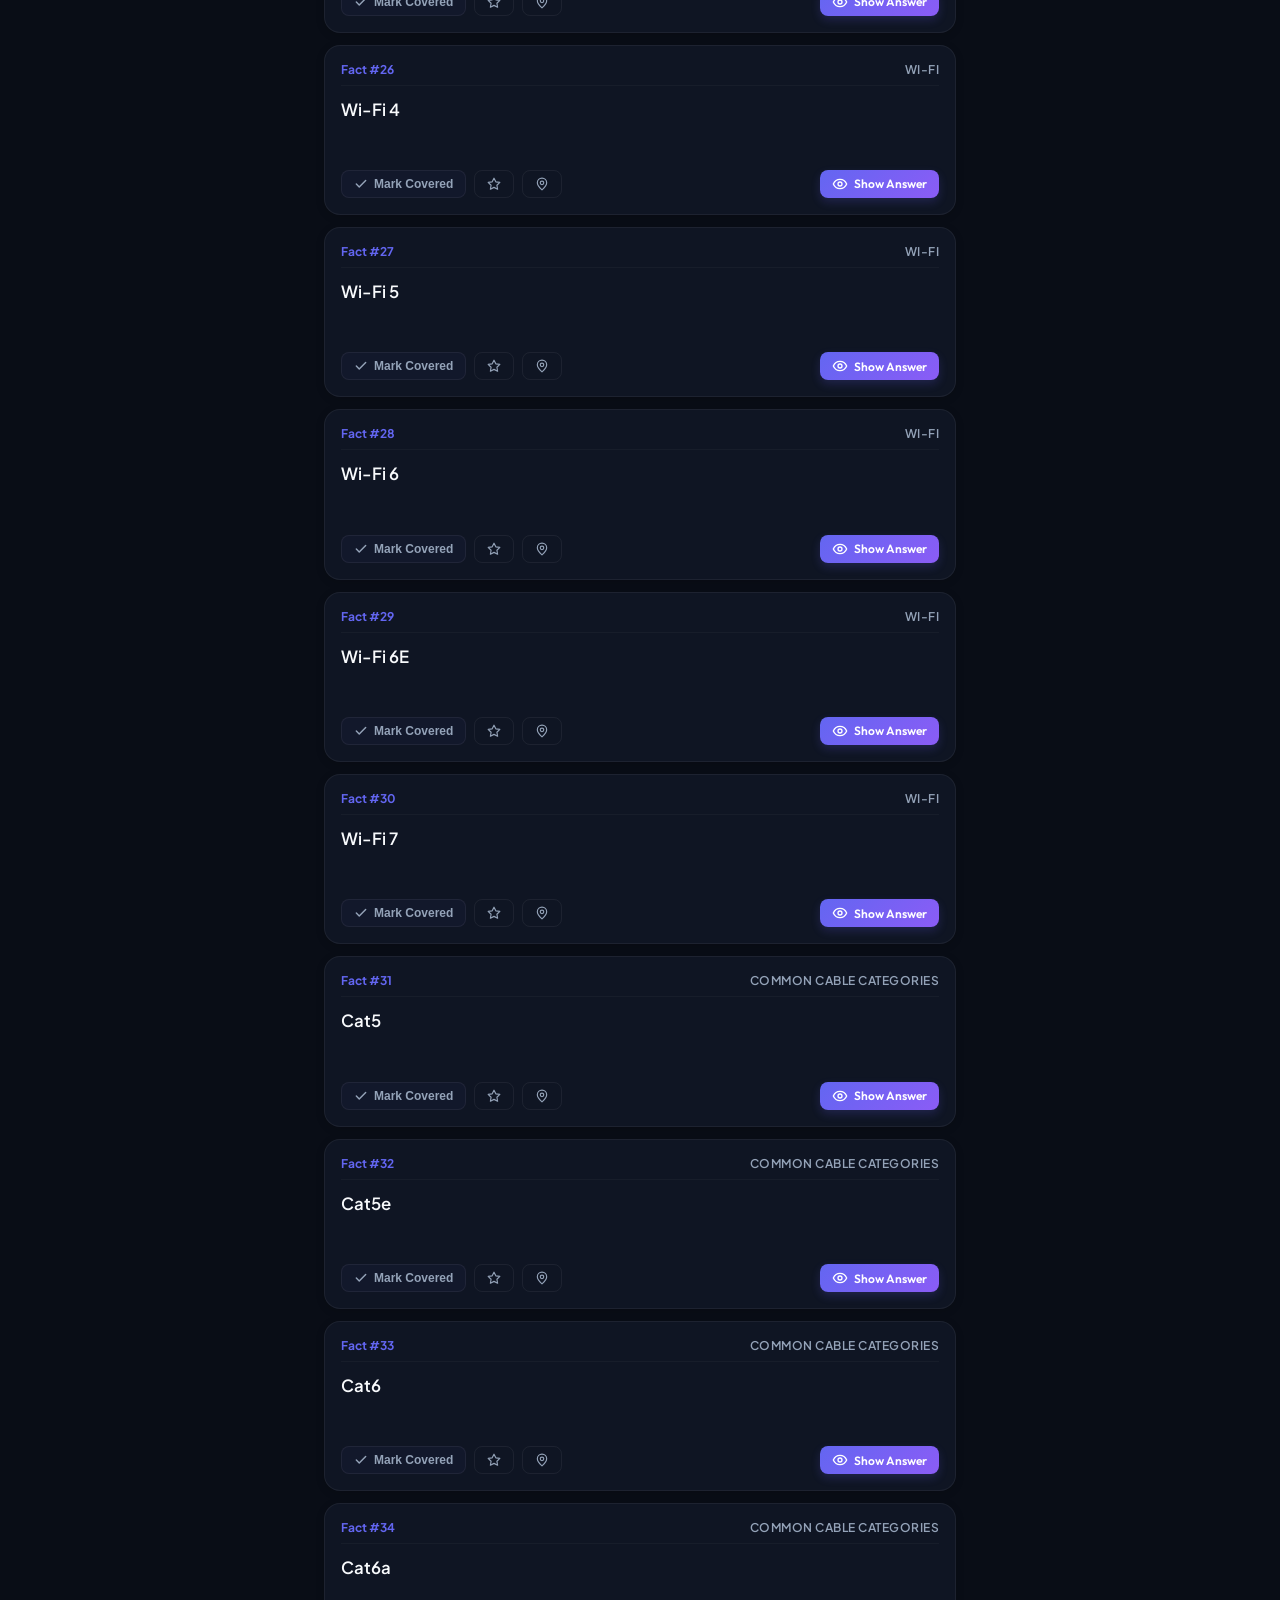
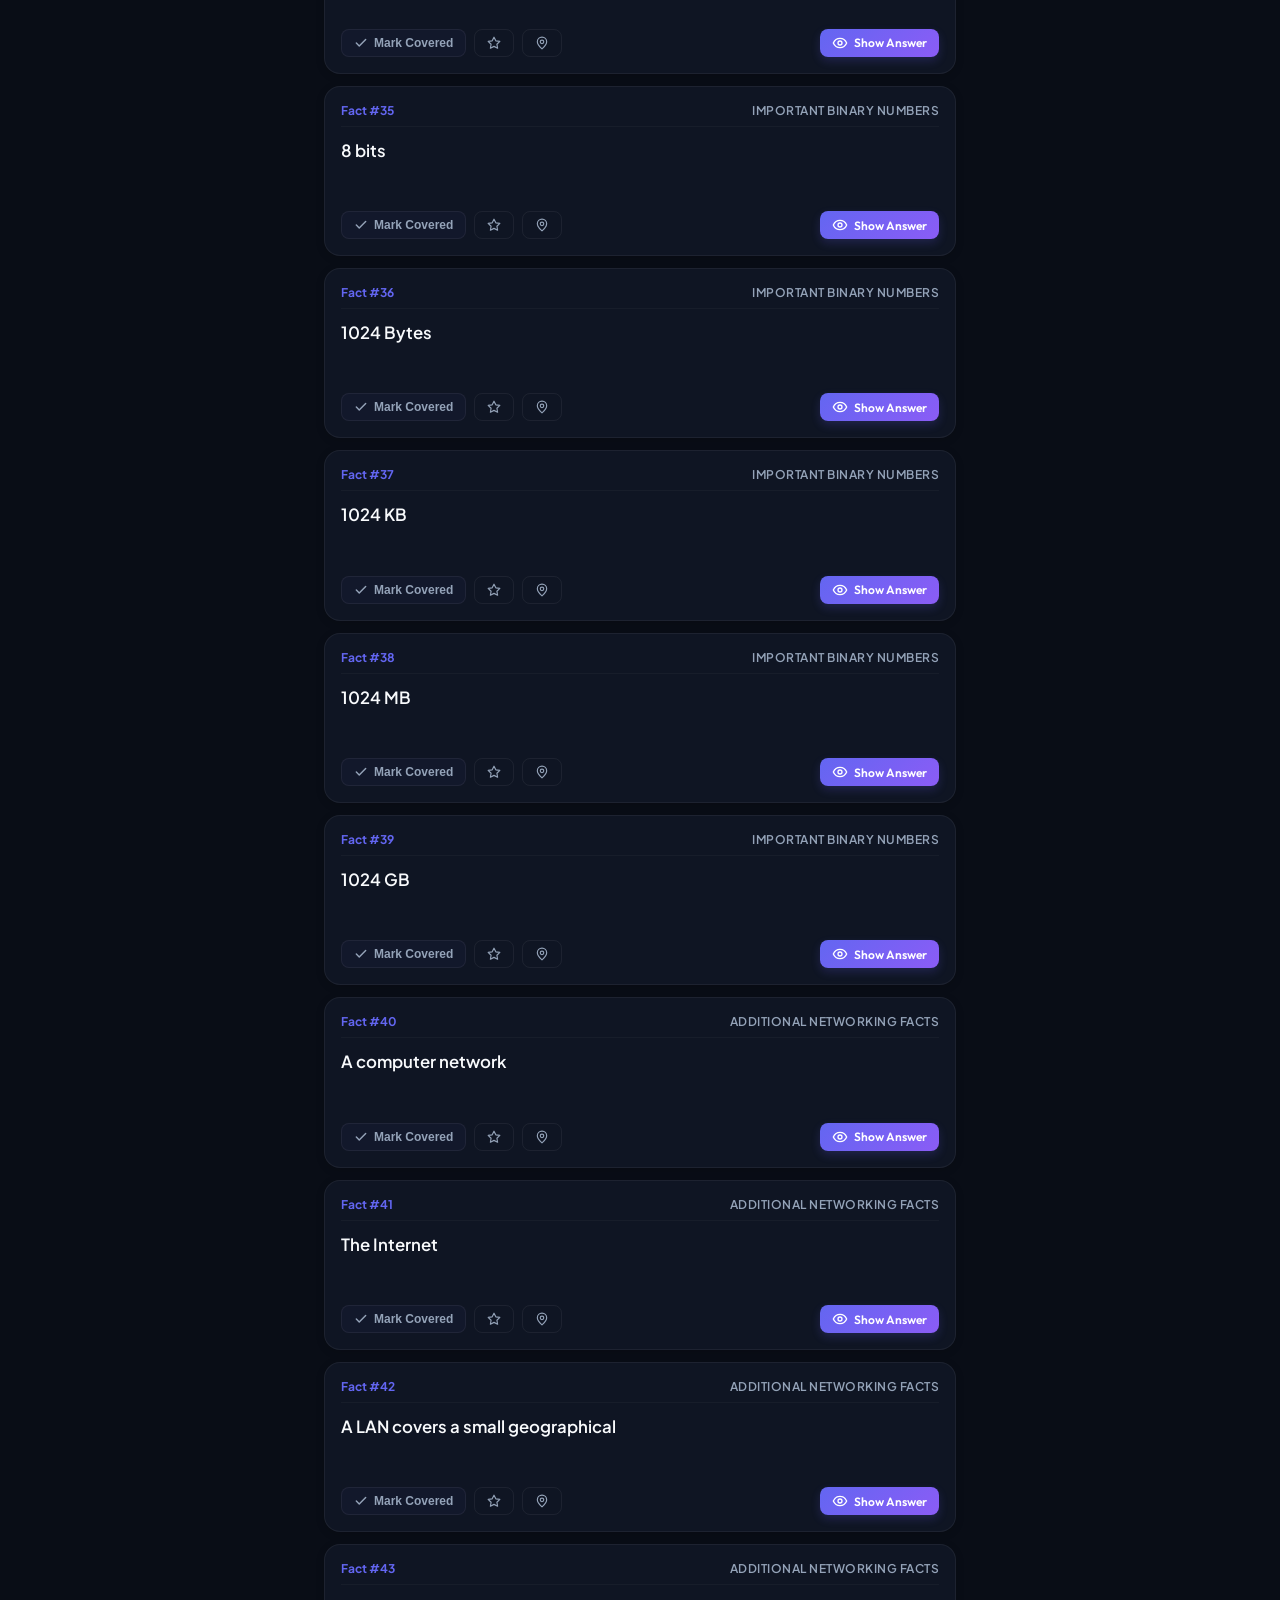
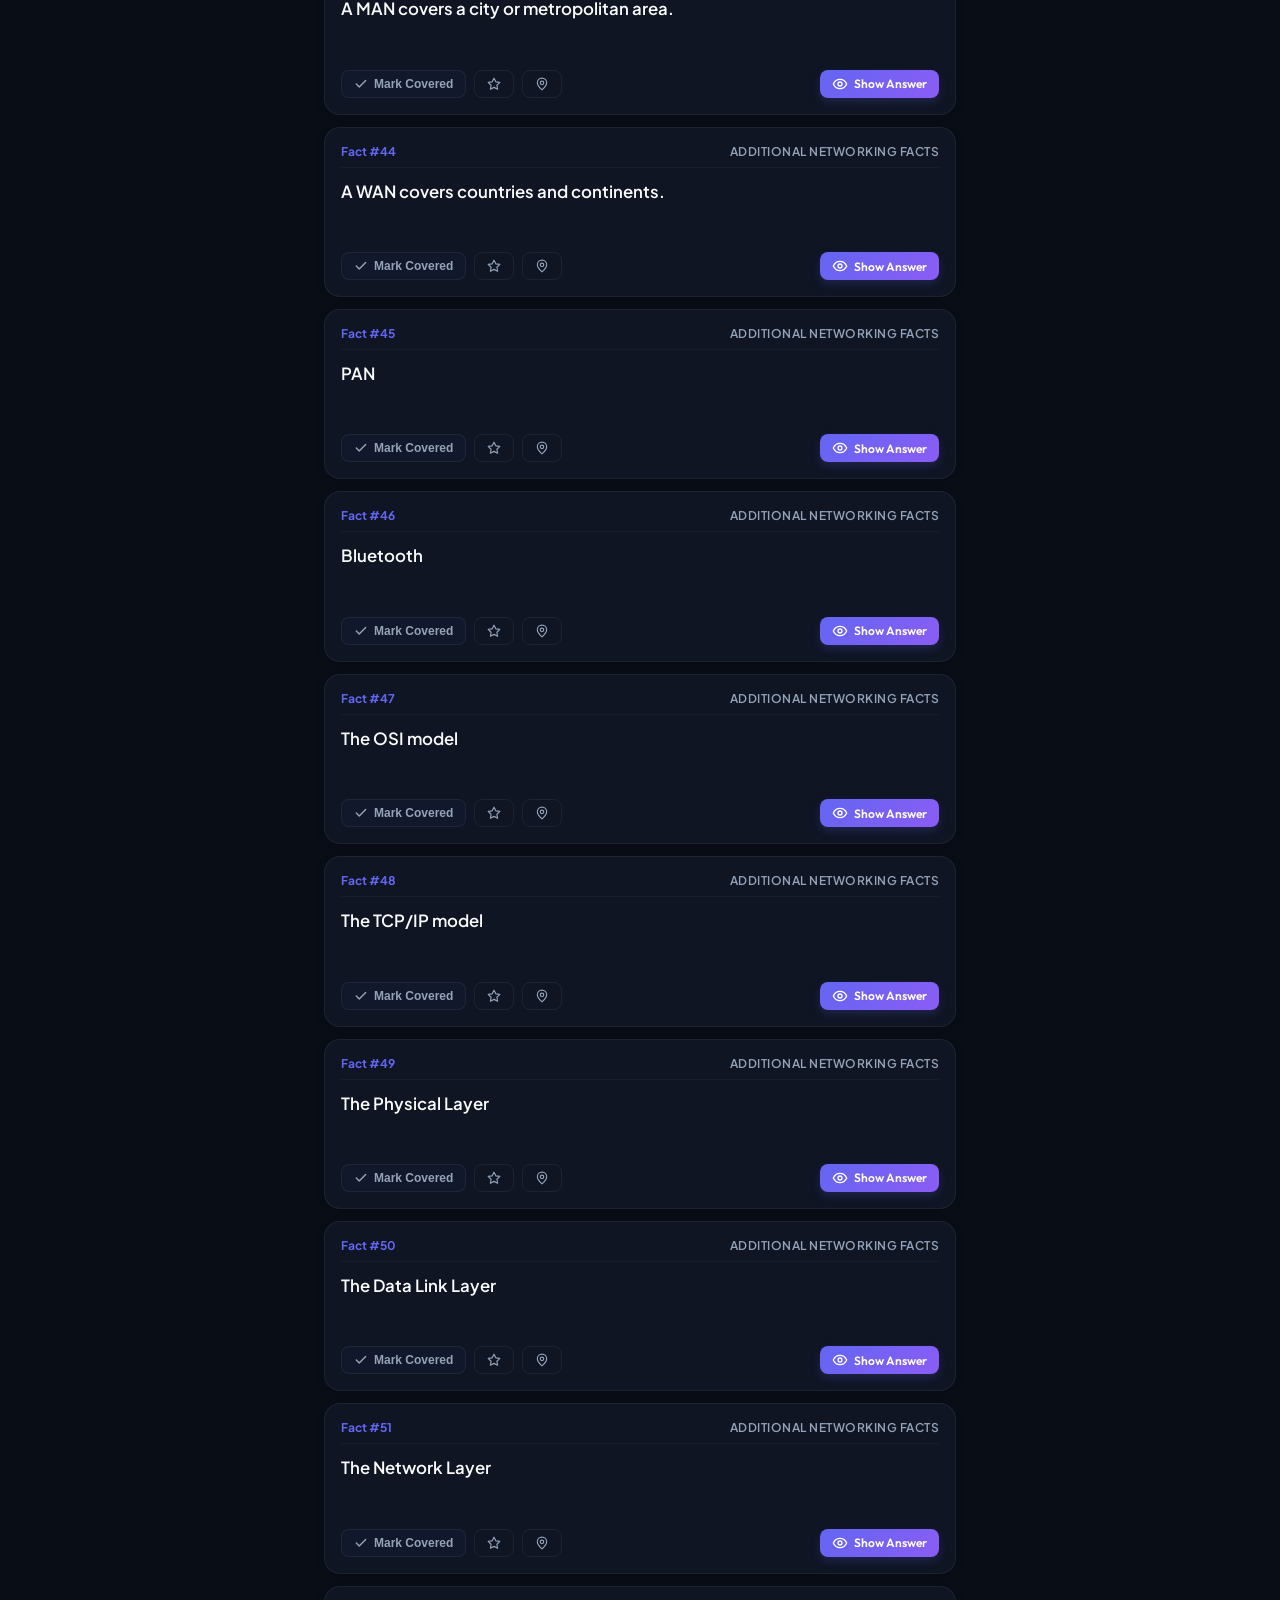
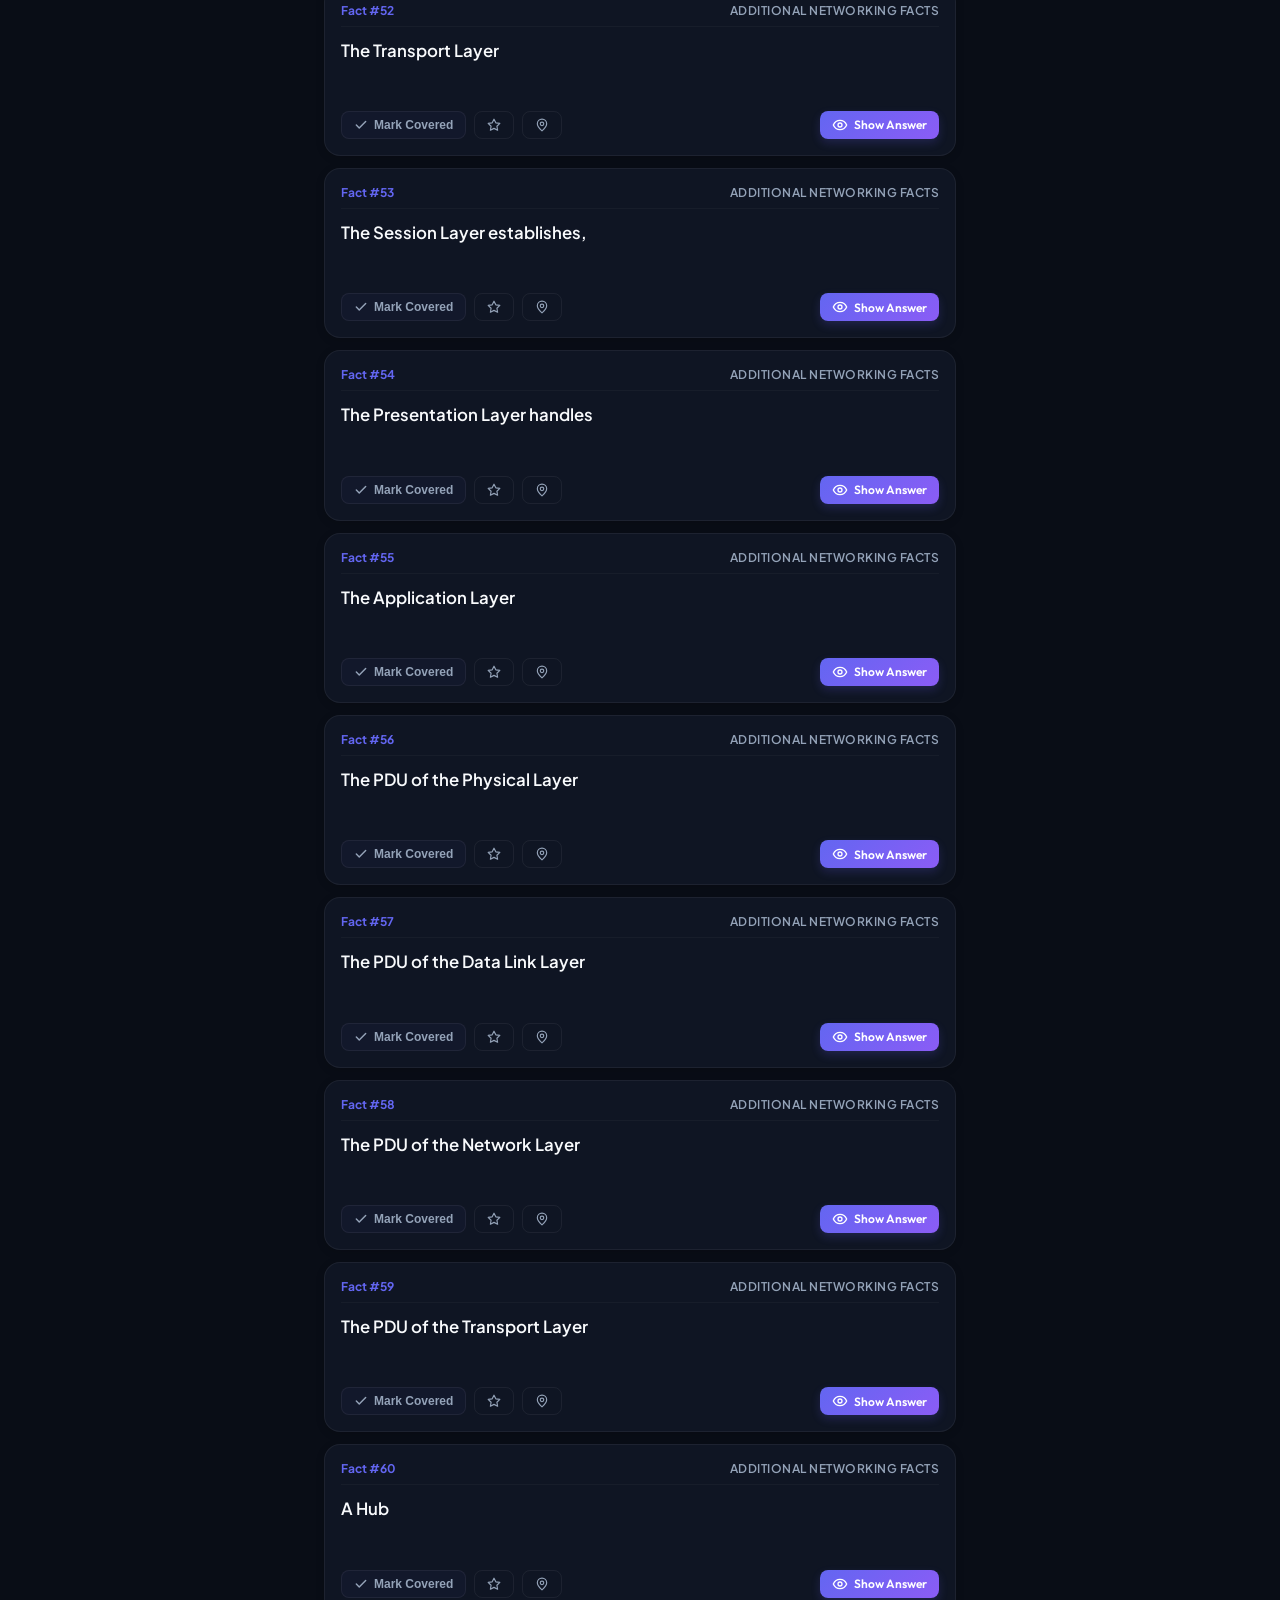
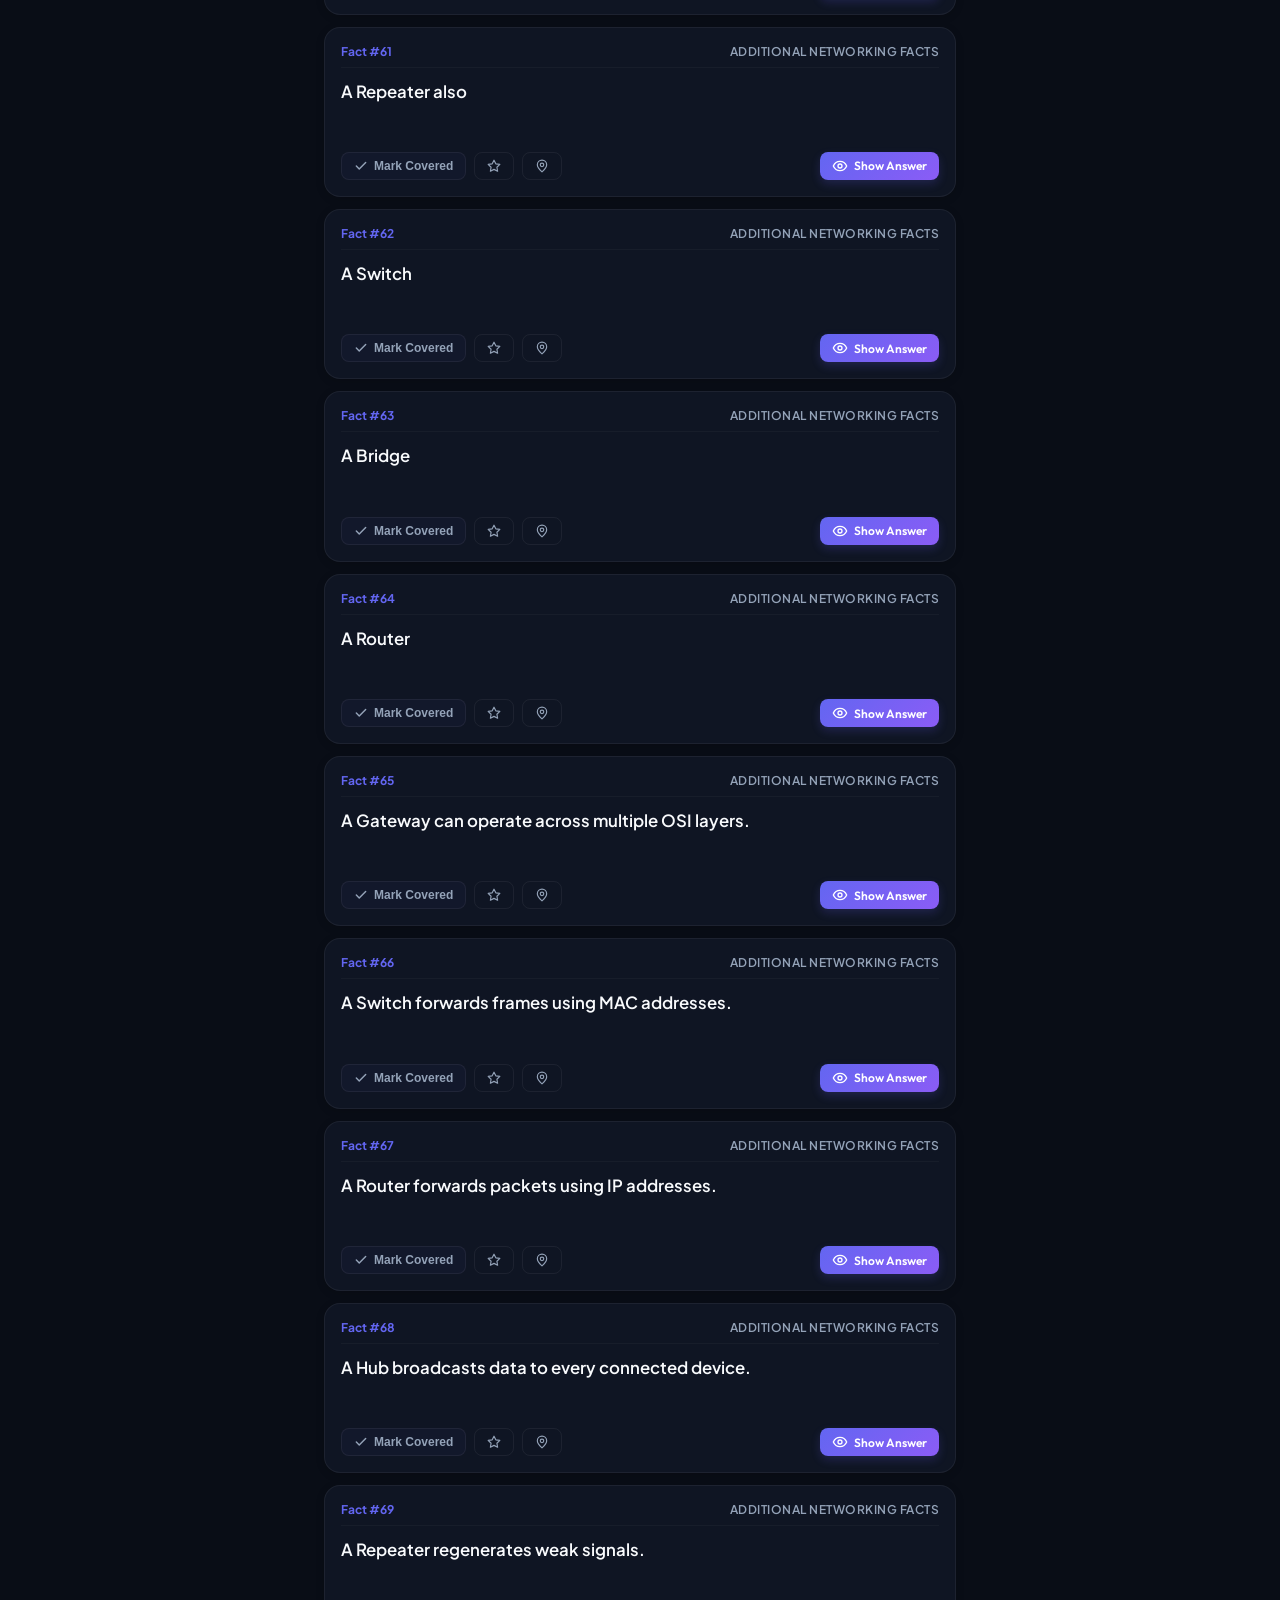
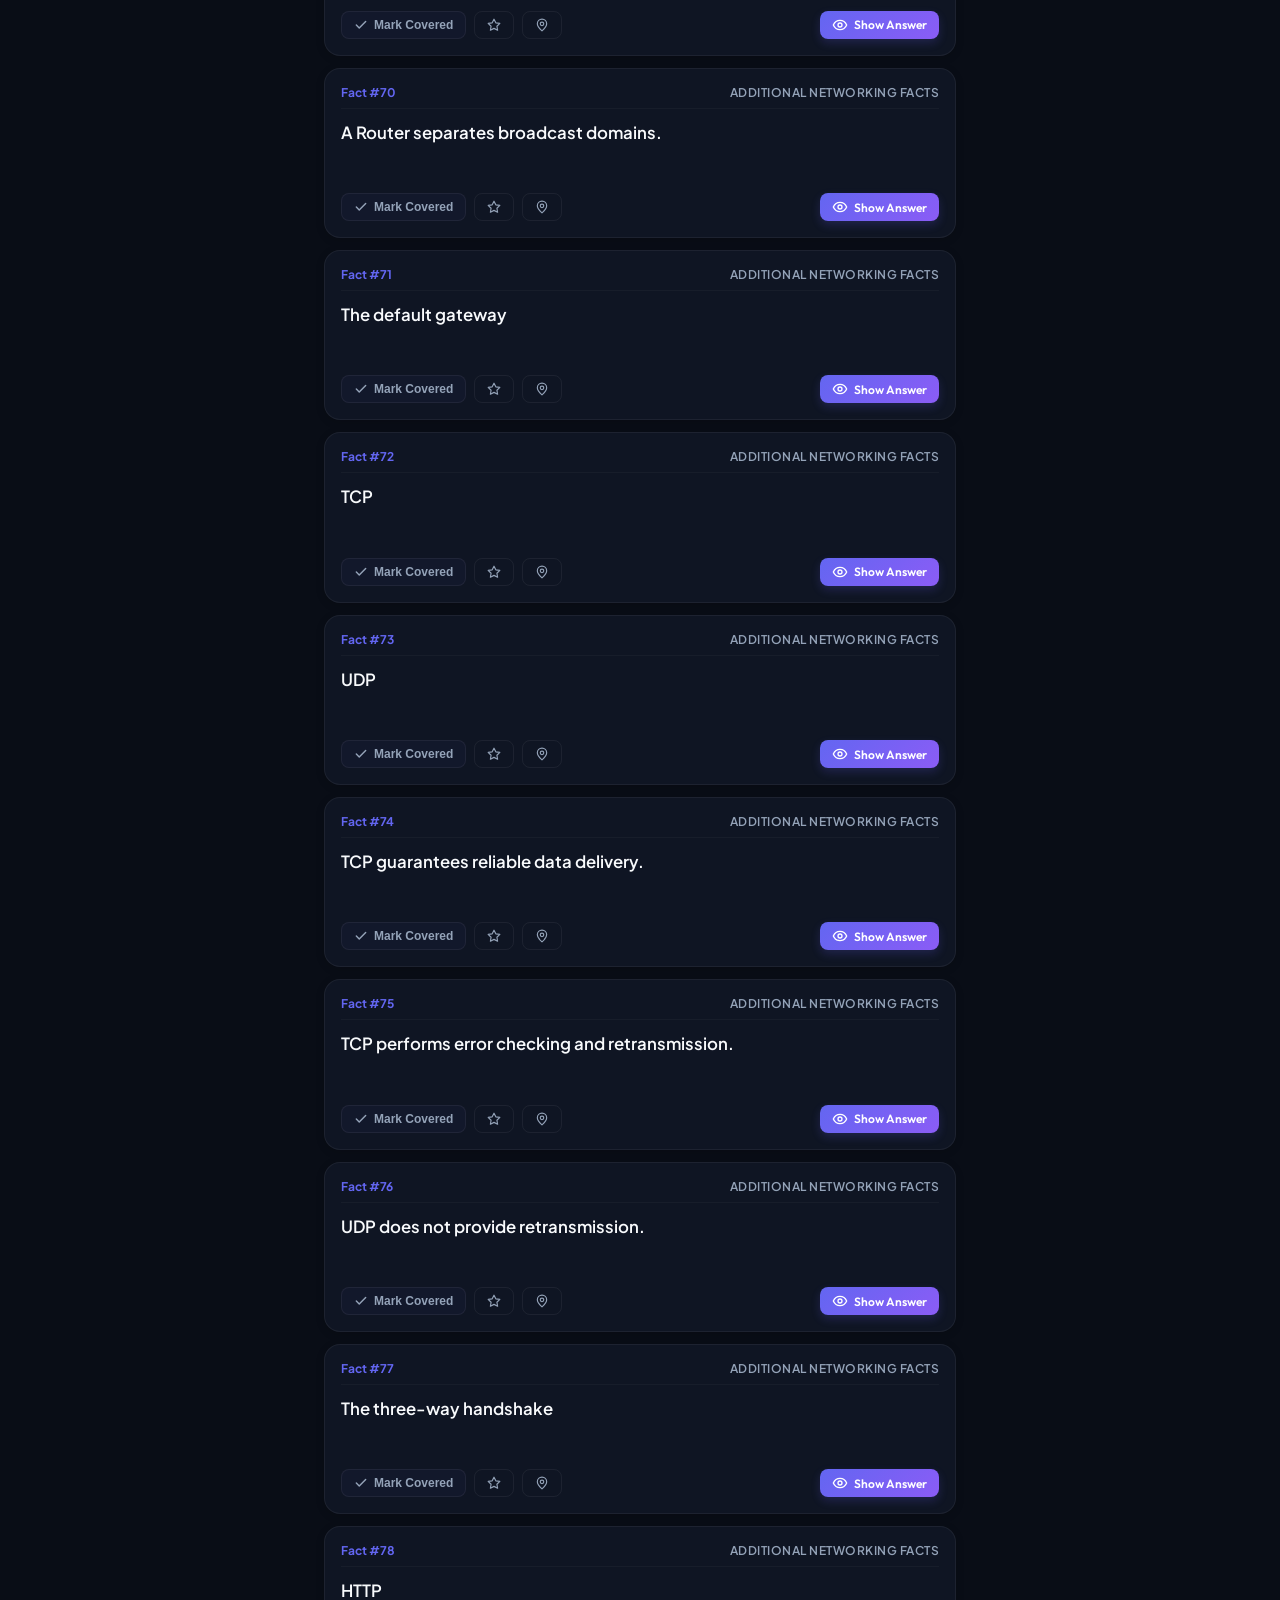
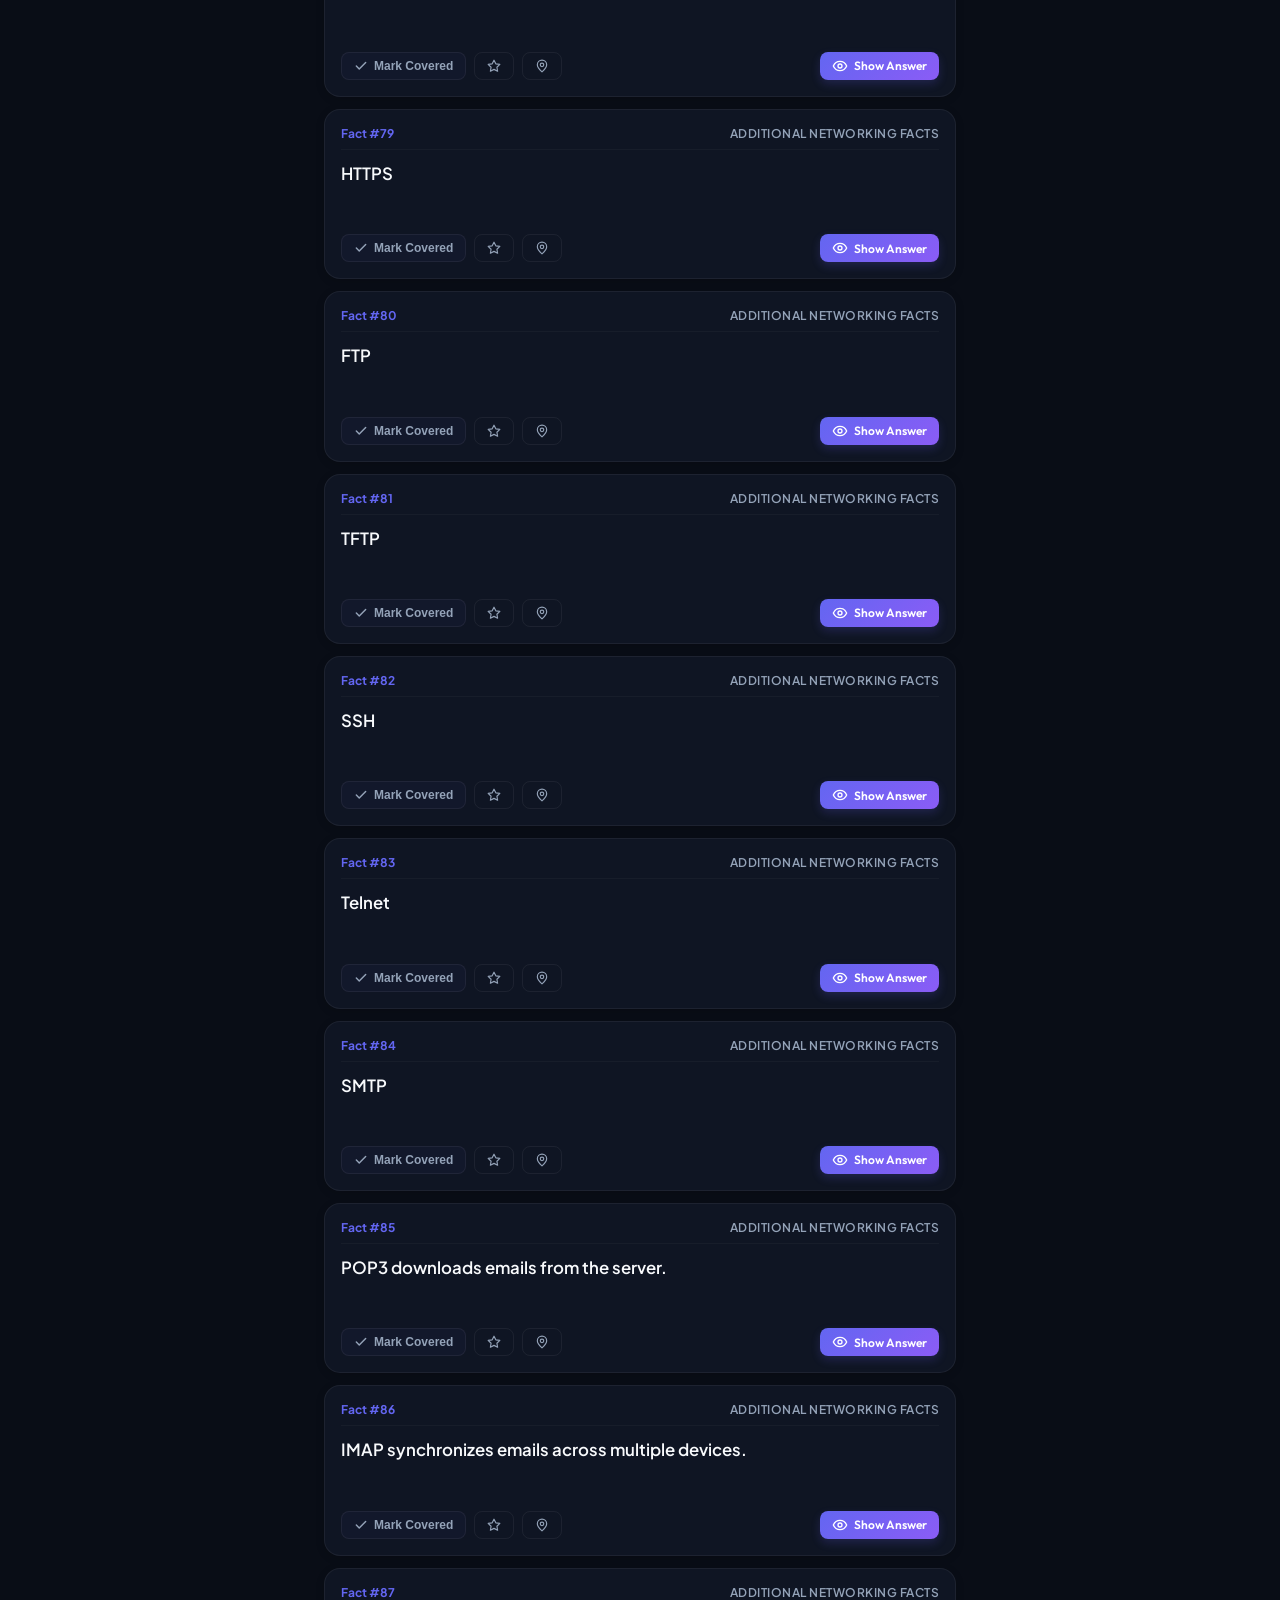
==== commit bcf4f260: "Update search bar filter chips (icon-only Bookmarks, text-only Mistakes) and distinguish full vs par" ====
--- a/index.html
+++ b/index.html
@@ -83,14 +83,13 @@
         </div>
 
         <div class="filter-toggles">
-          <button class="filter-chip" id="filterBookmarks" data-active="false">
+          <button class="filter-chip" id="filterBookmarks" data-active="false" title="Bookmarks" aria-label="Bookmarks">
             <svg class="chip-icon" xmlns="http://www.w3.org/2000/svg" viewBox="0 0 24 24" fill="none"
               stroke="currentColor" stroke-width="2" stroke-linecap="round" stroke-linejoin="round">
               <polygon
                 points="12 2 15.09 8.26 22 9.27 17 14.14 18.18 21.02 12 17.77 5.82 21.02 7 14.14 2 9.27 8.91 8.26 12 2">
               </polygon>
             </svg>
-            Bookmarks
           </button>
 
           <button class="filter-chip" id="filterUncovered" data-active="false">
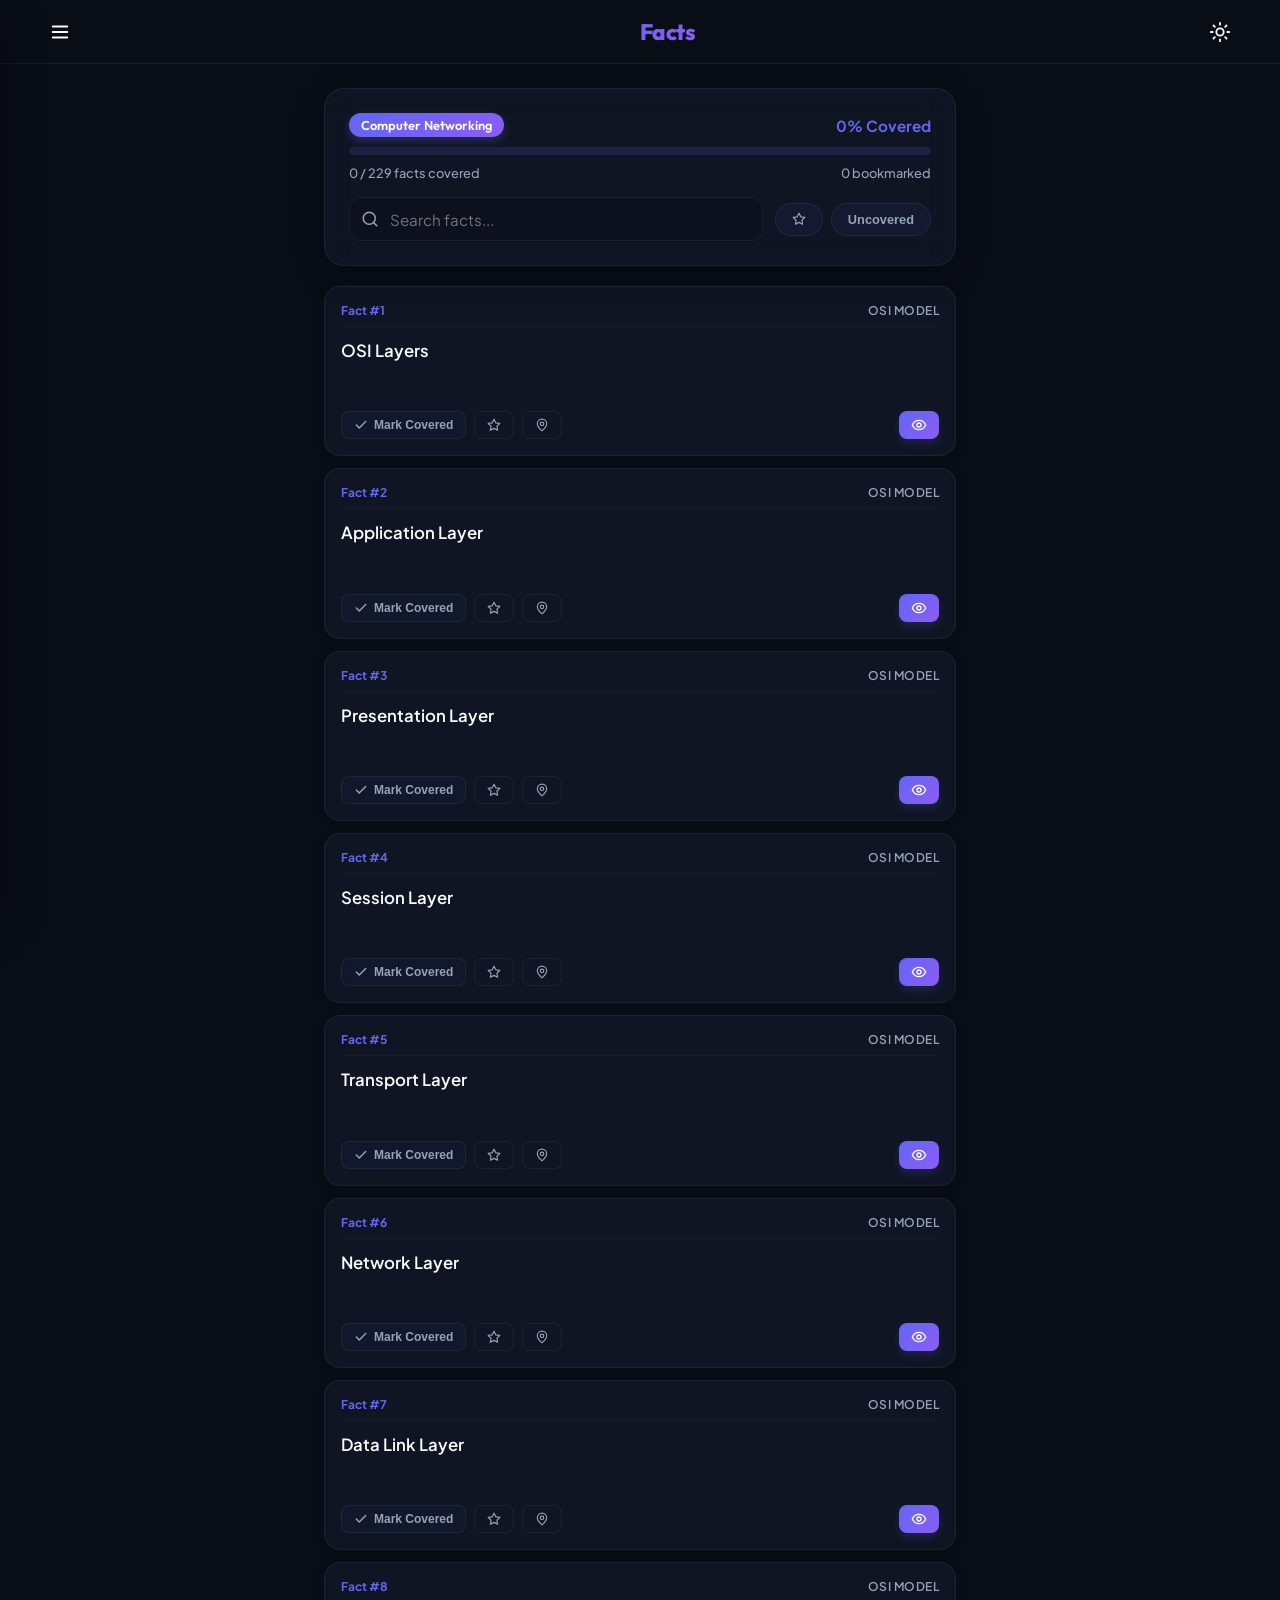
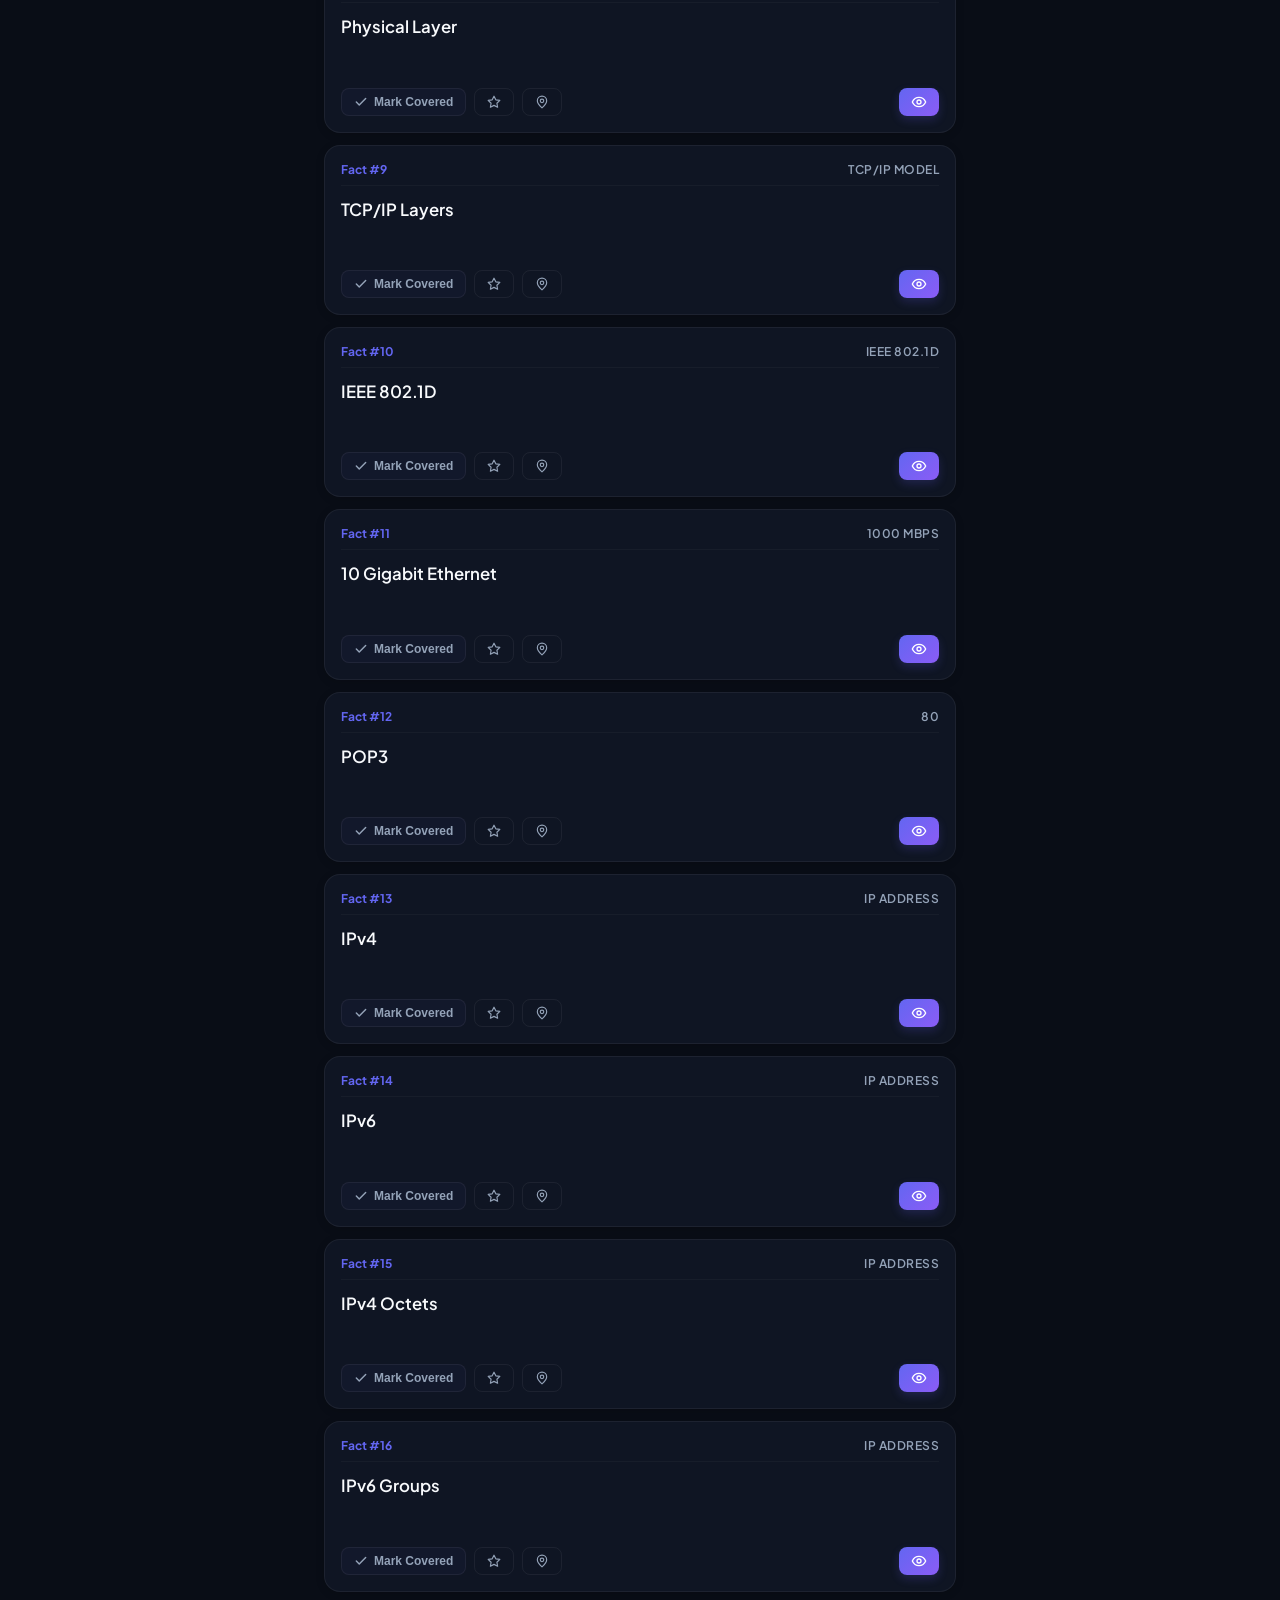
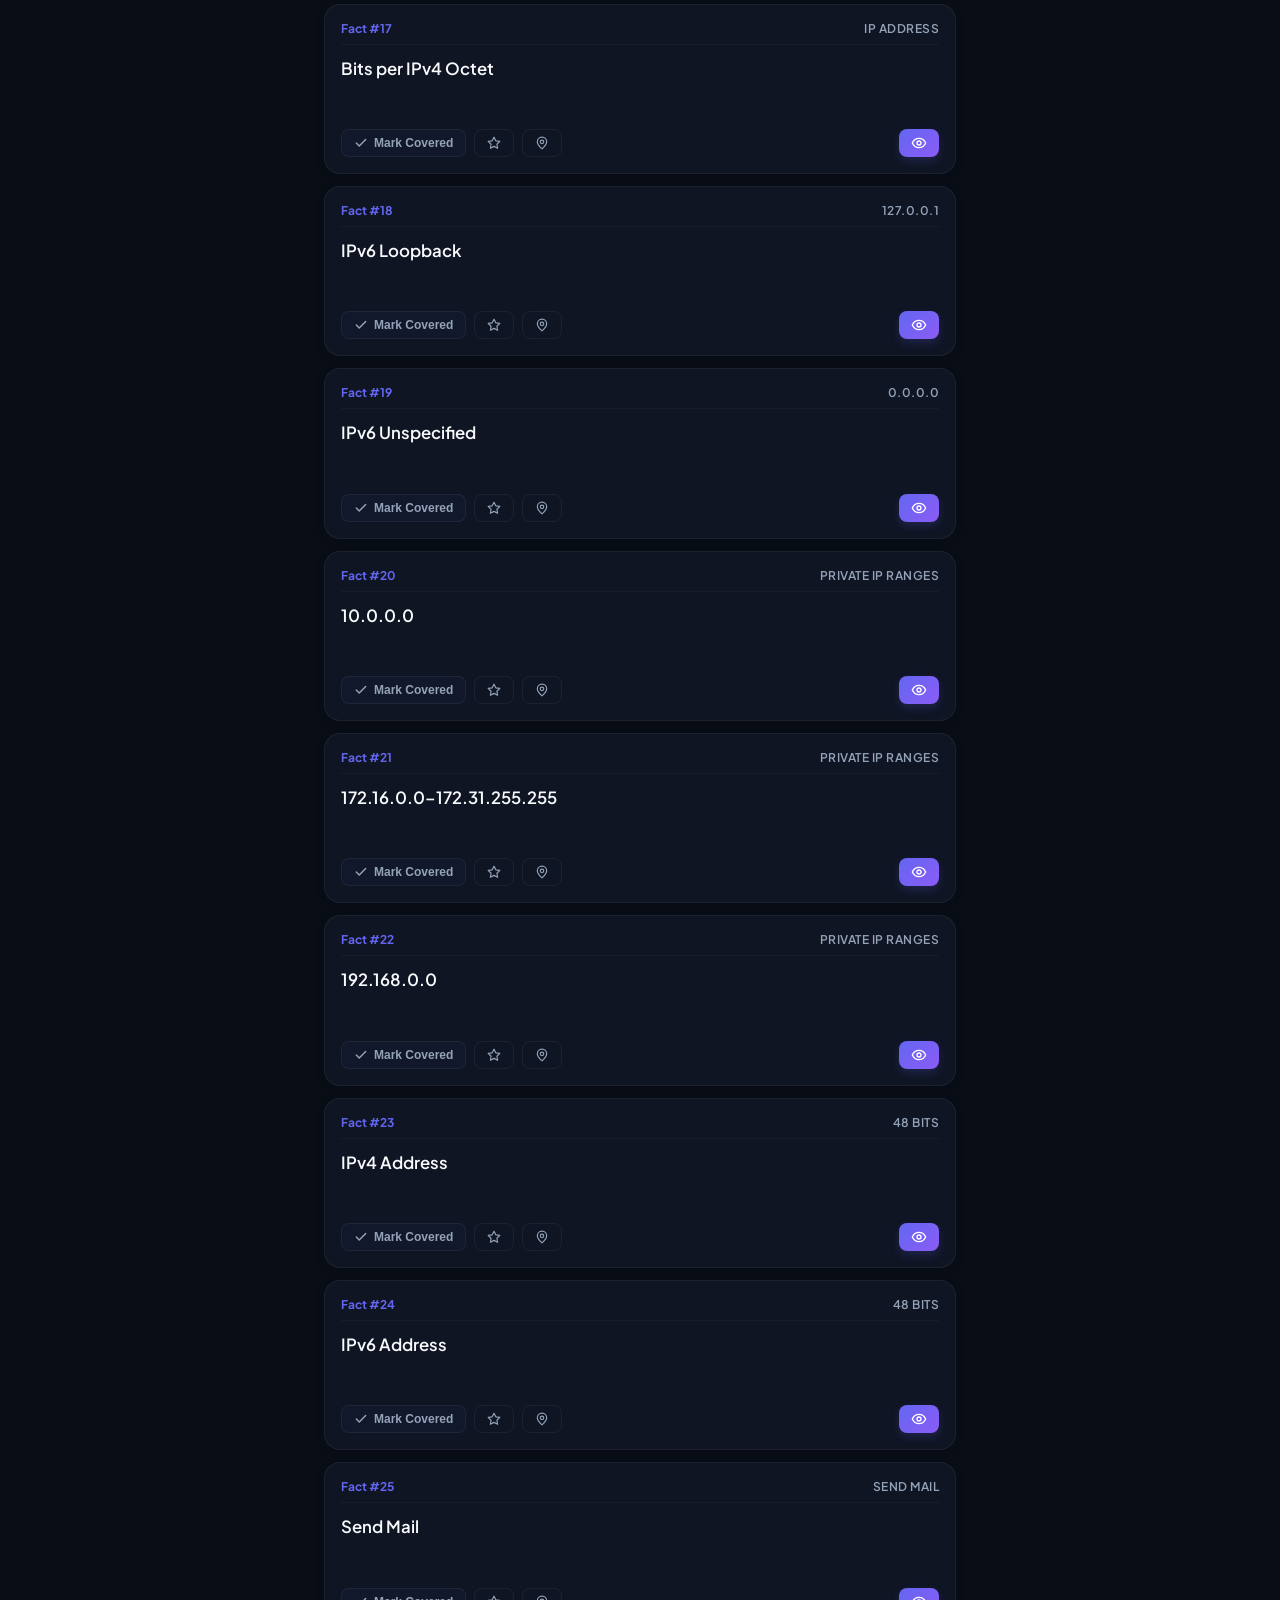
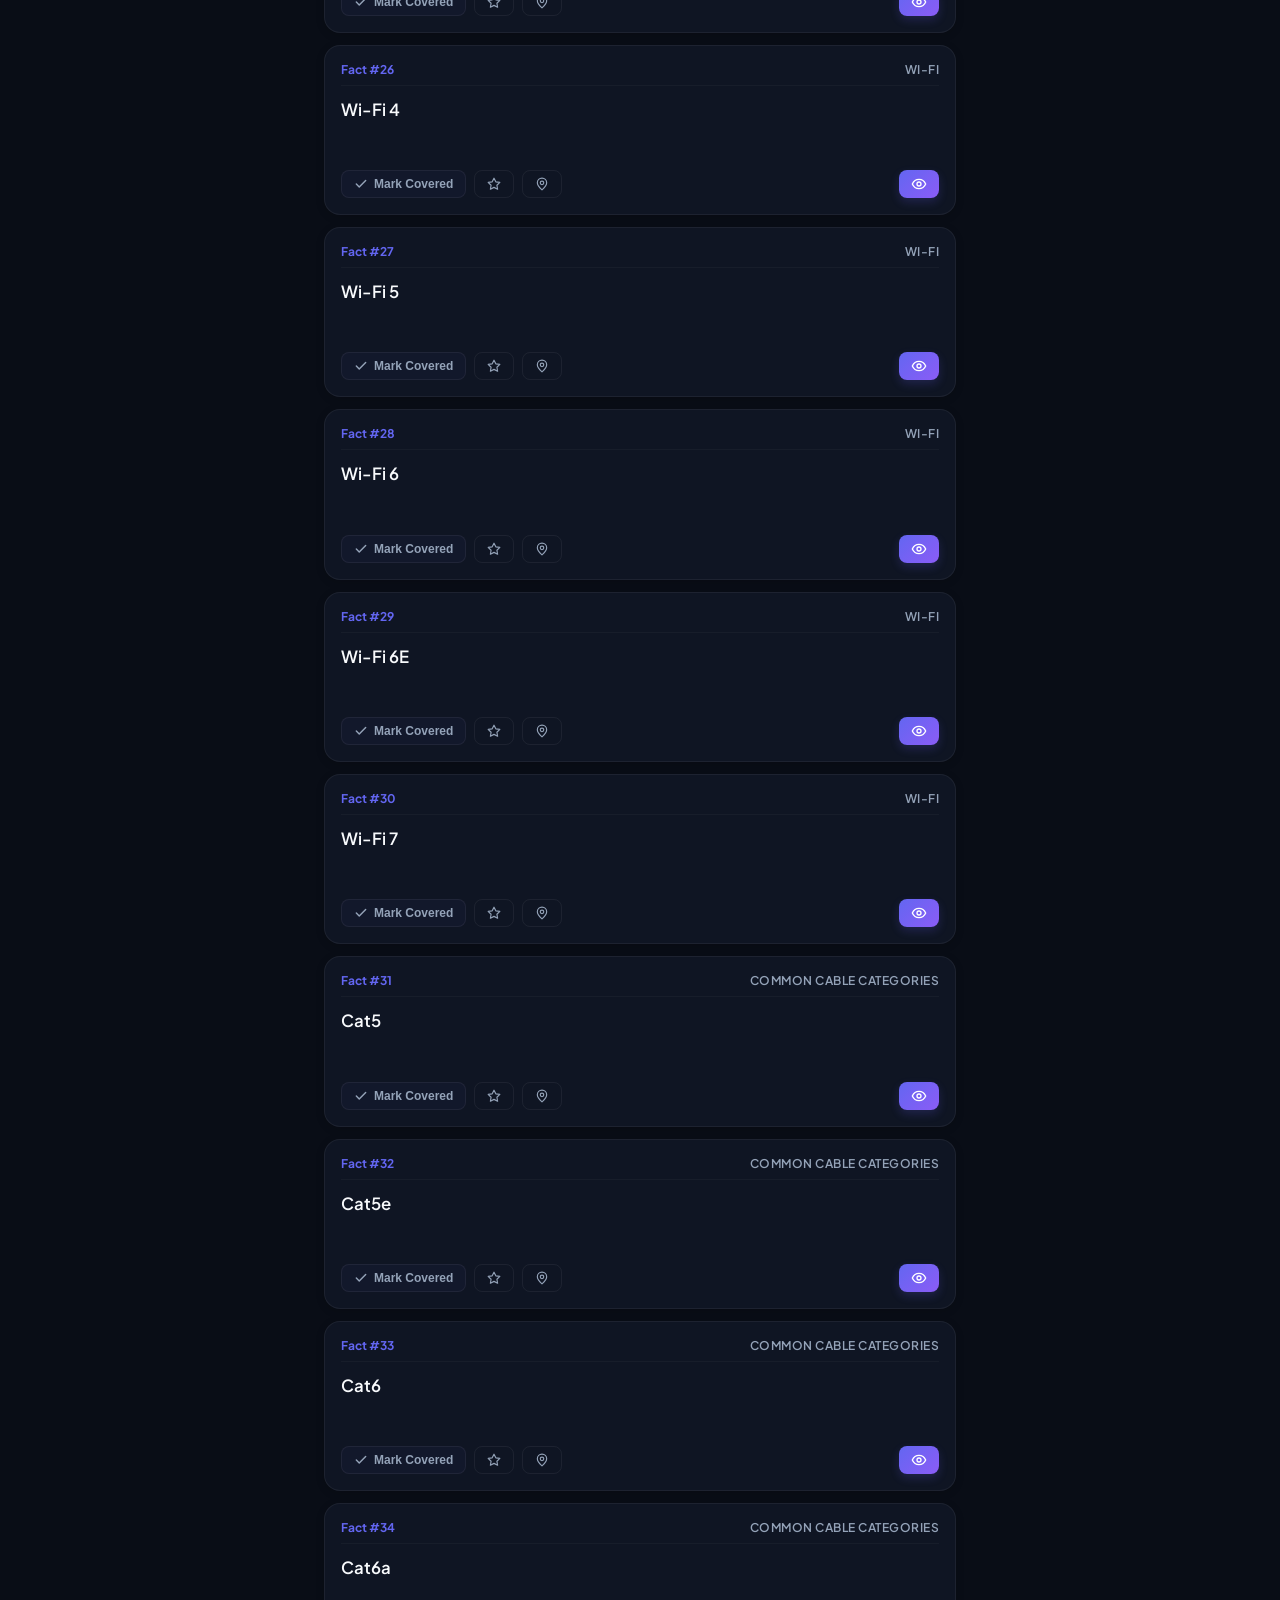
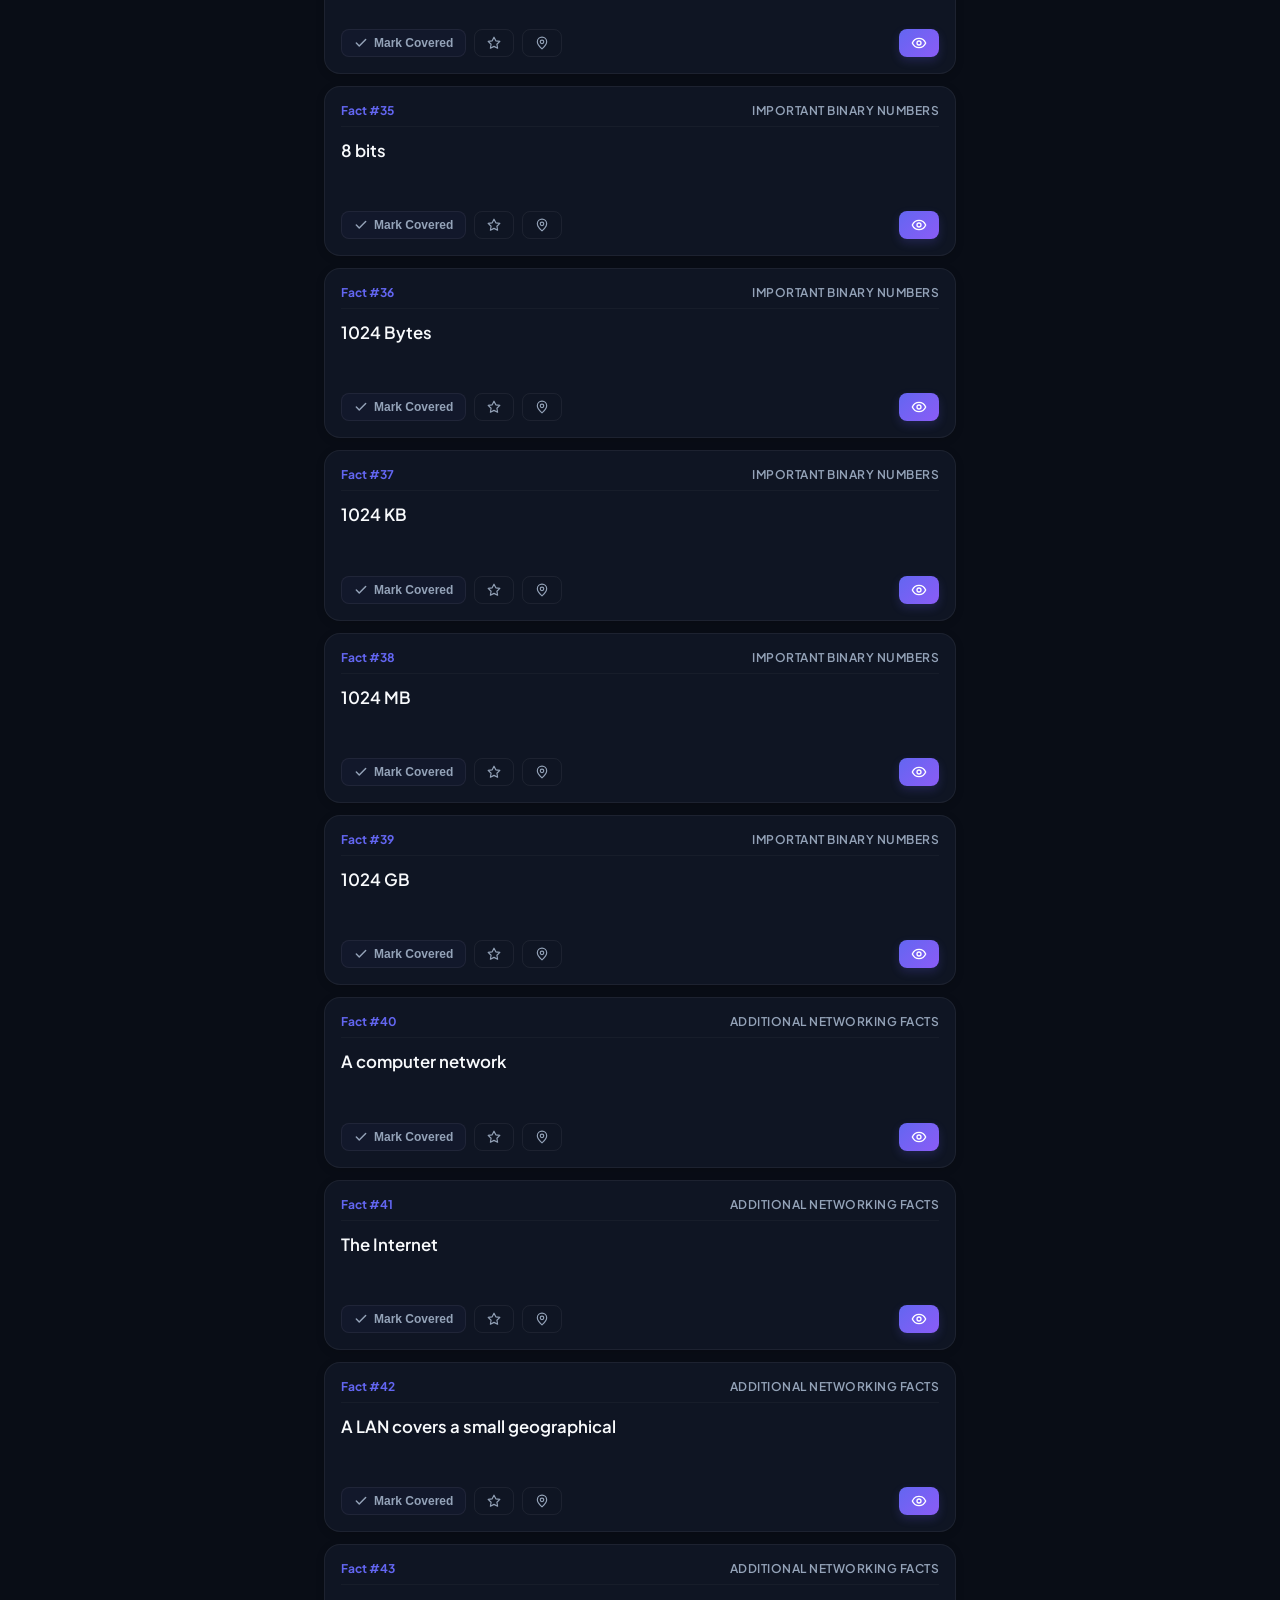
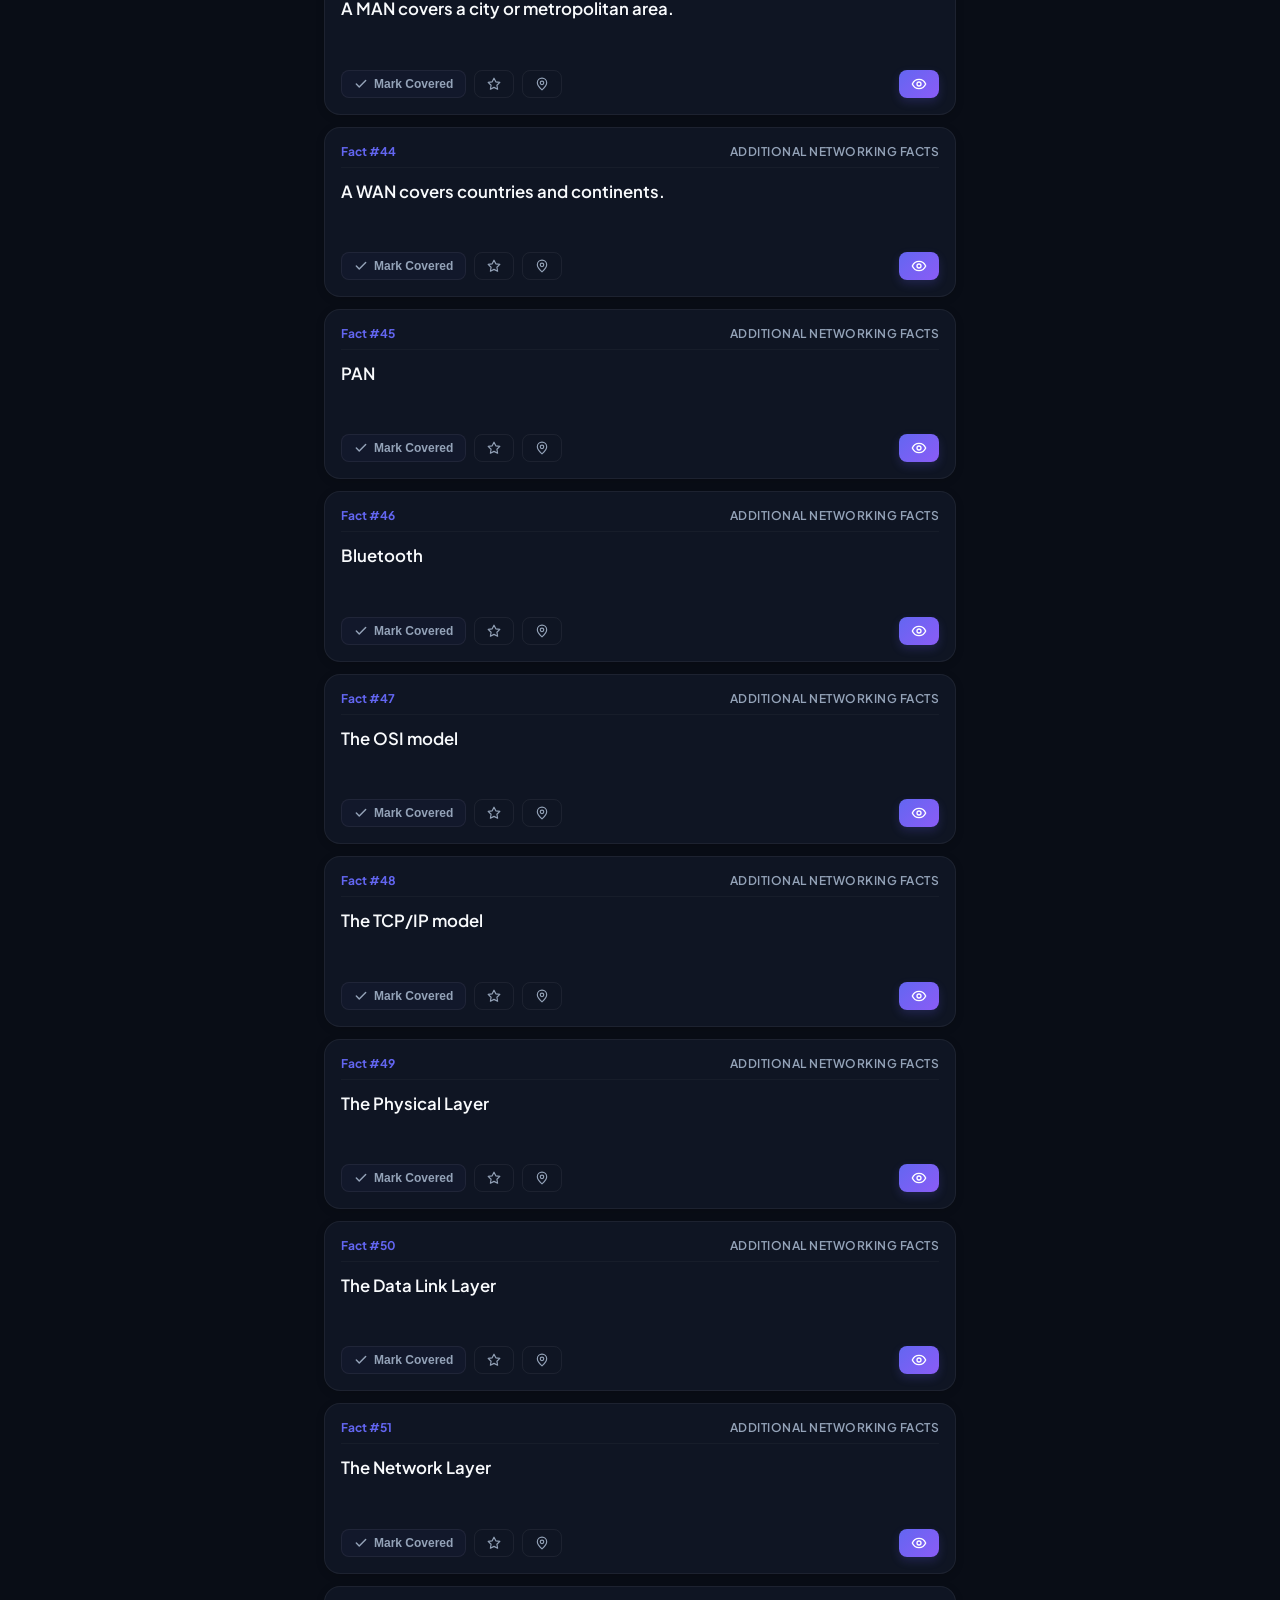
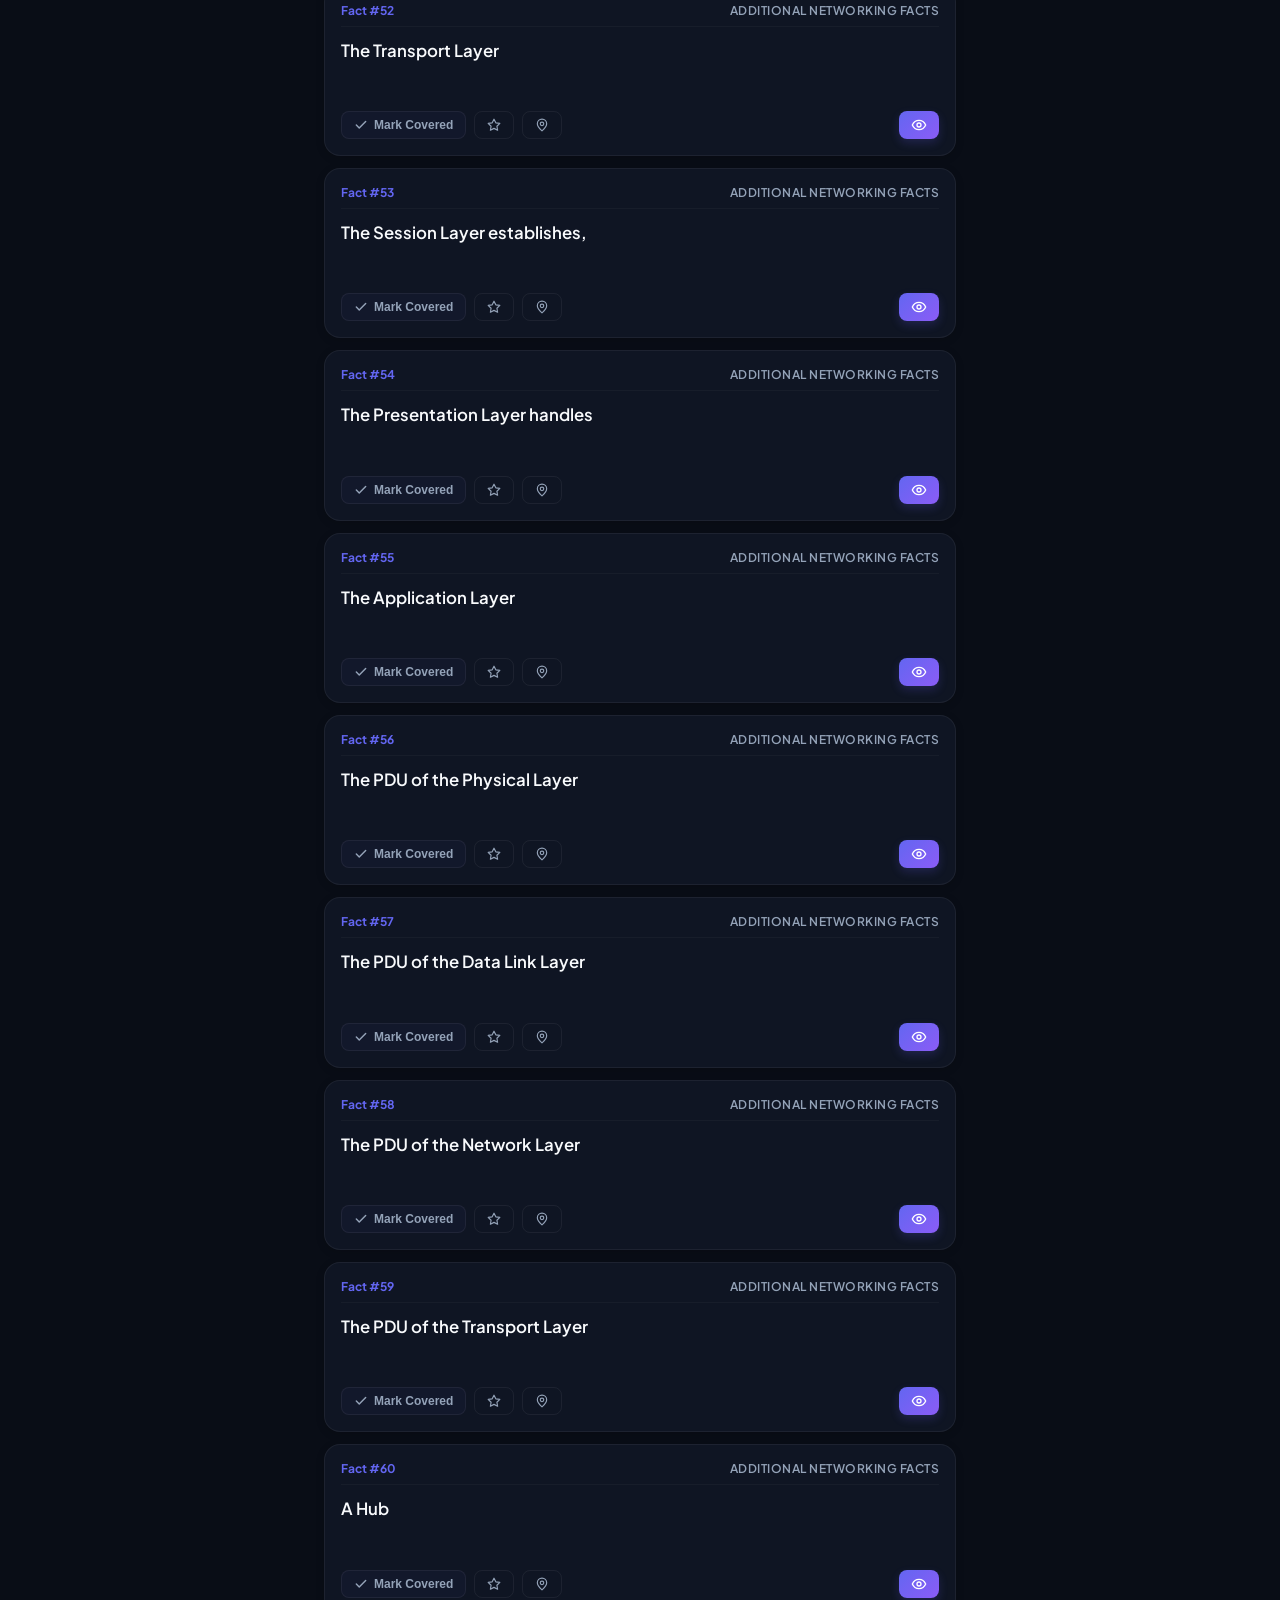
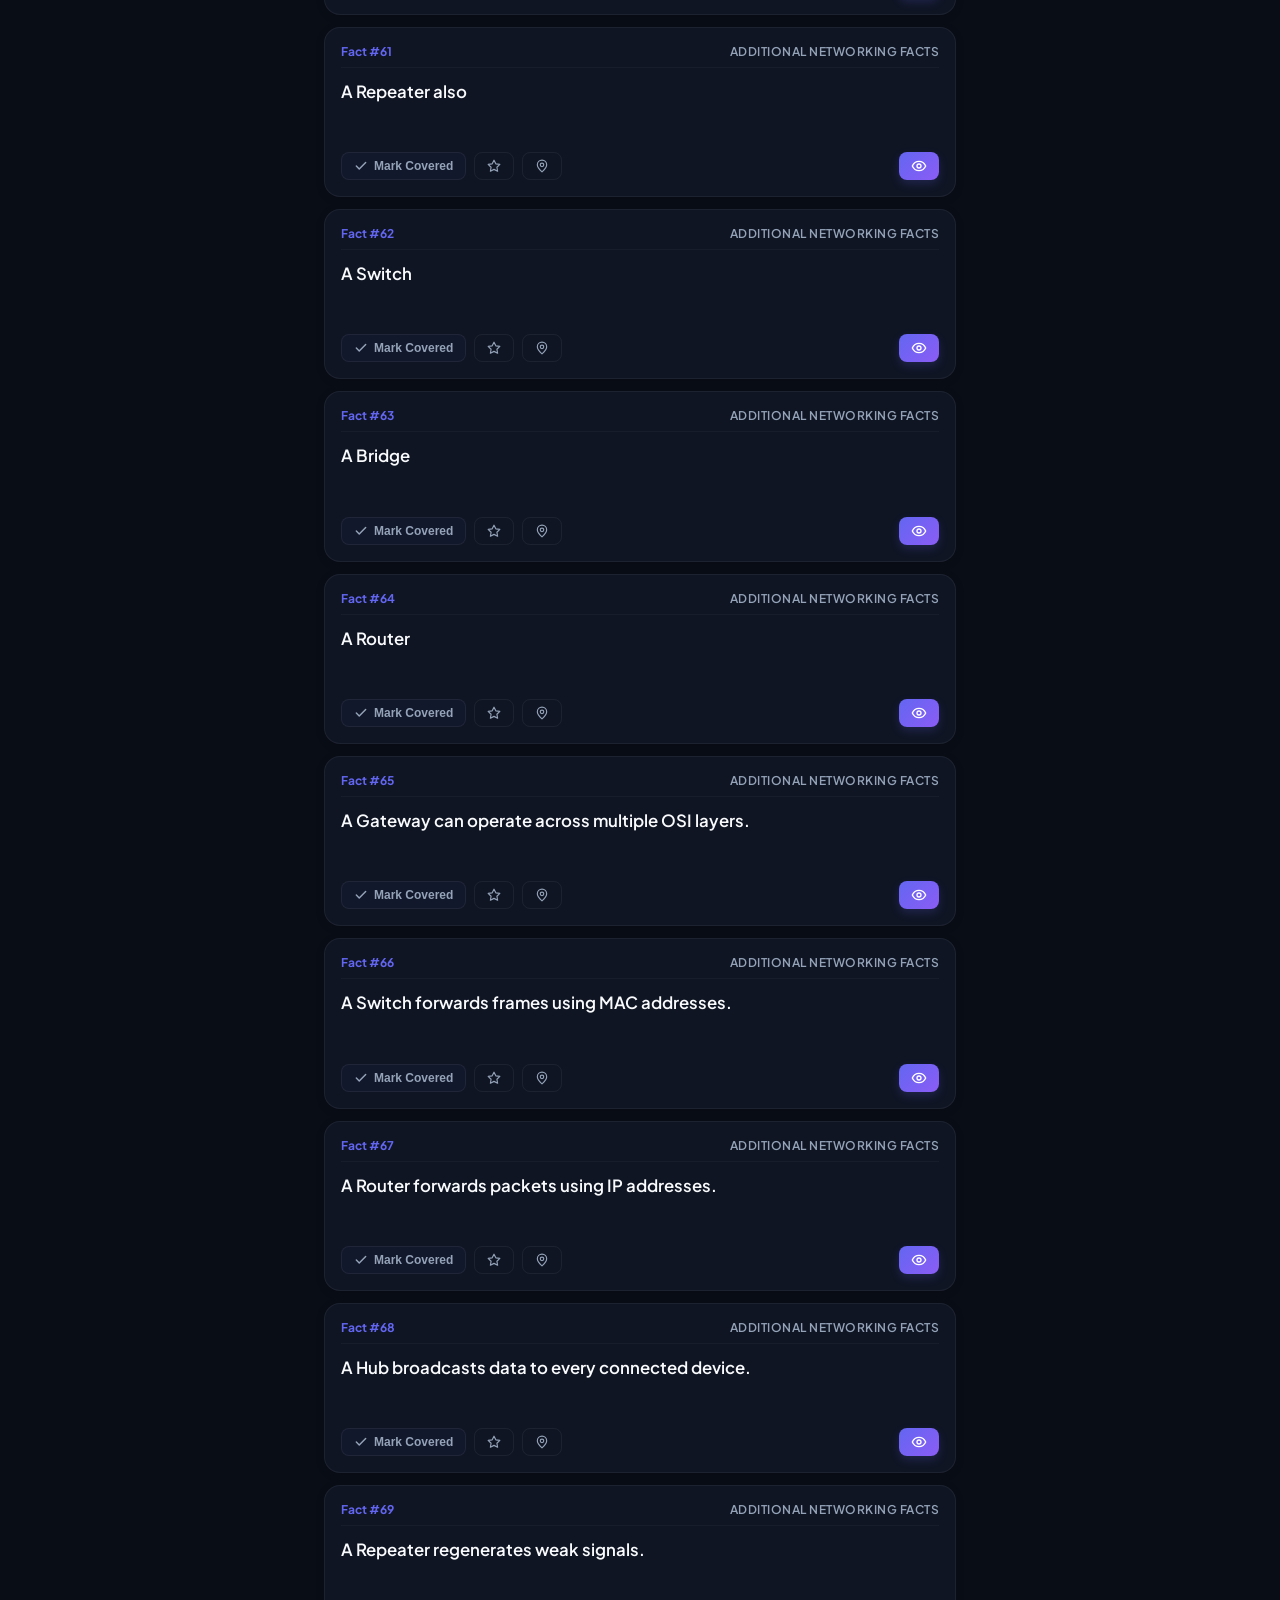
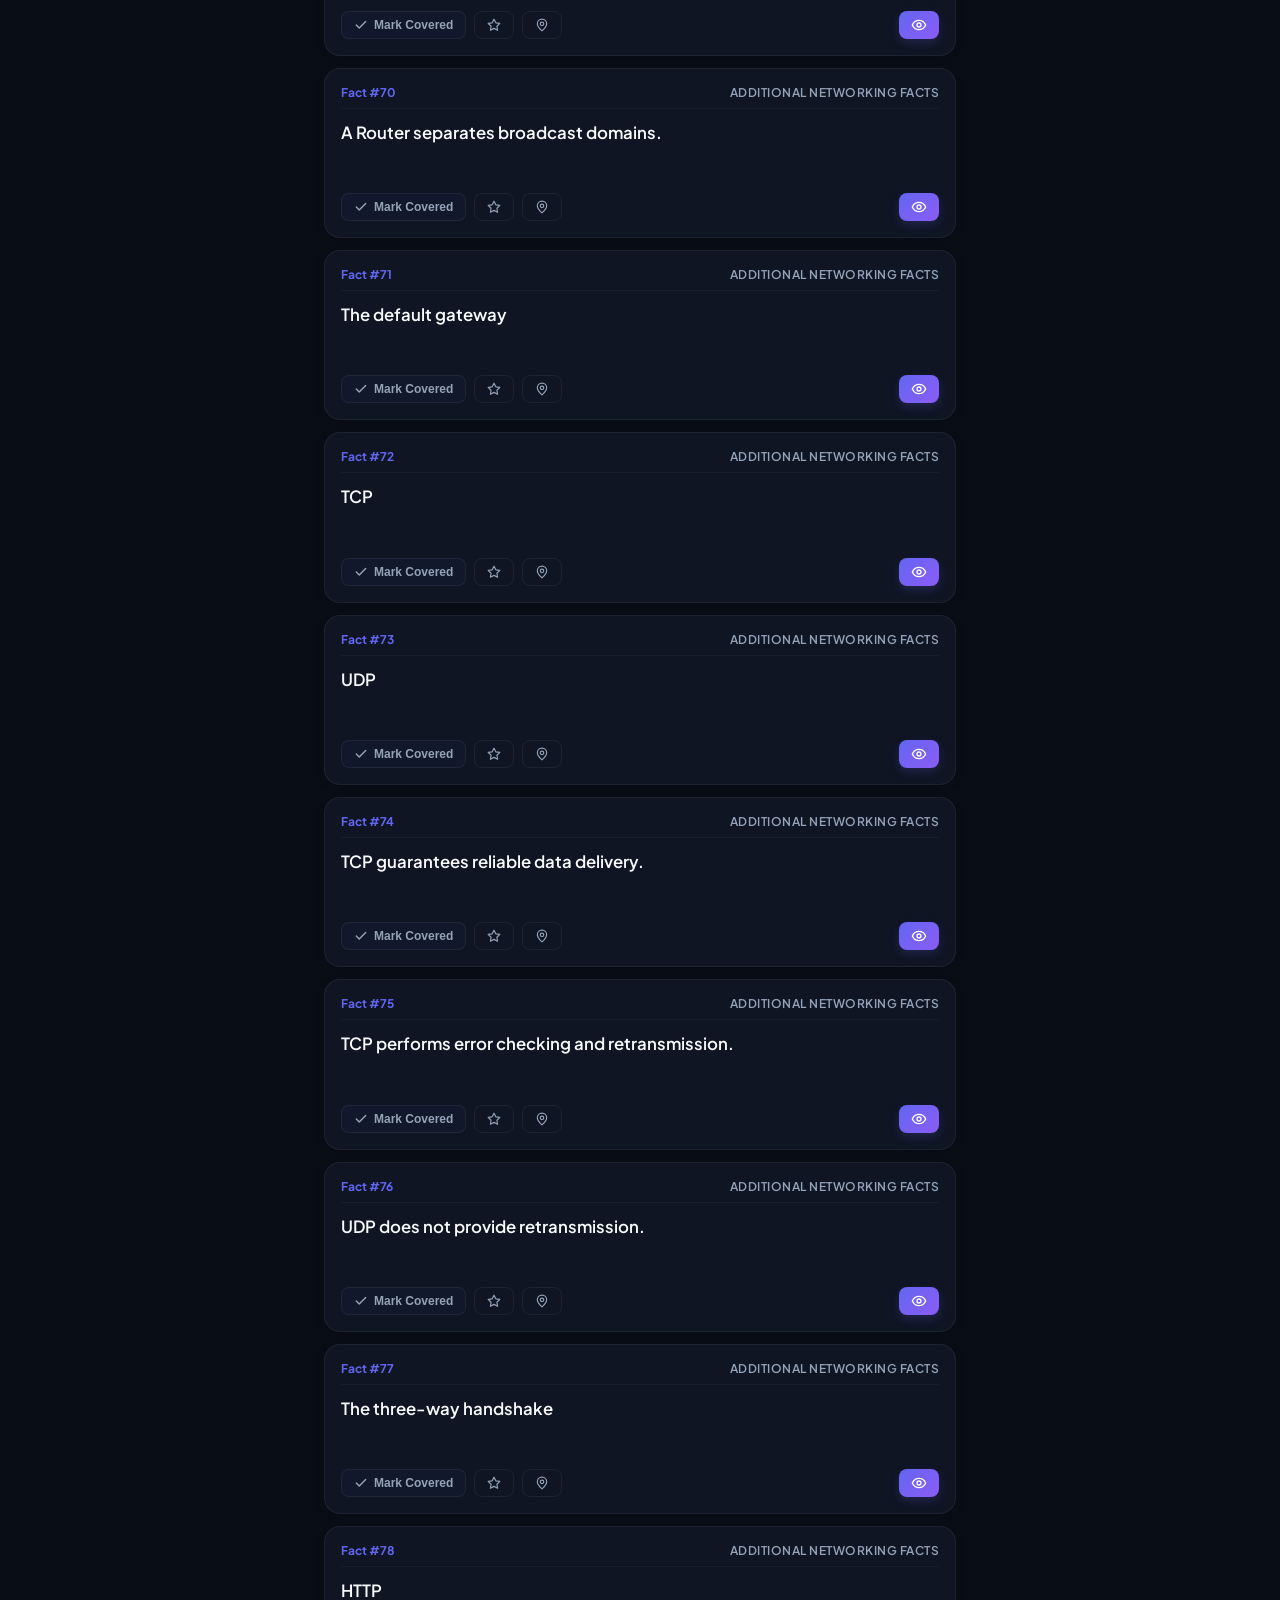
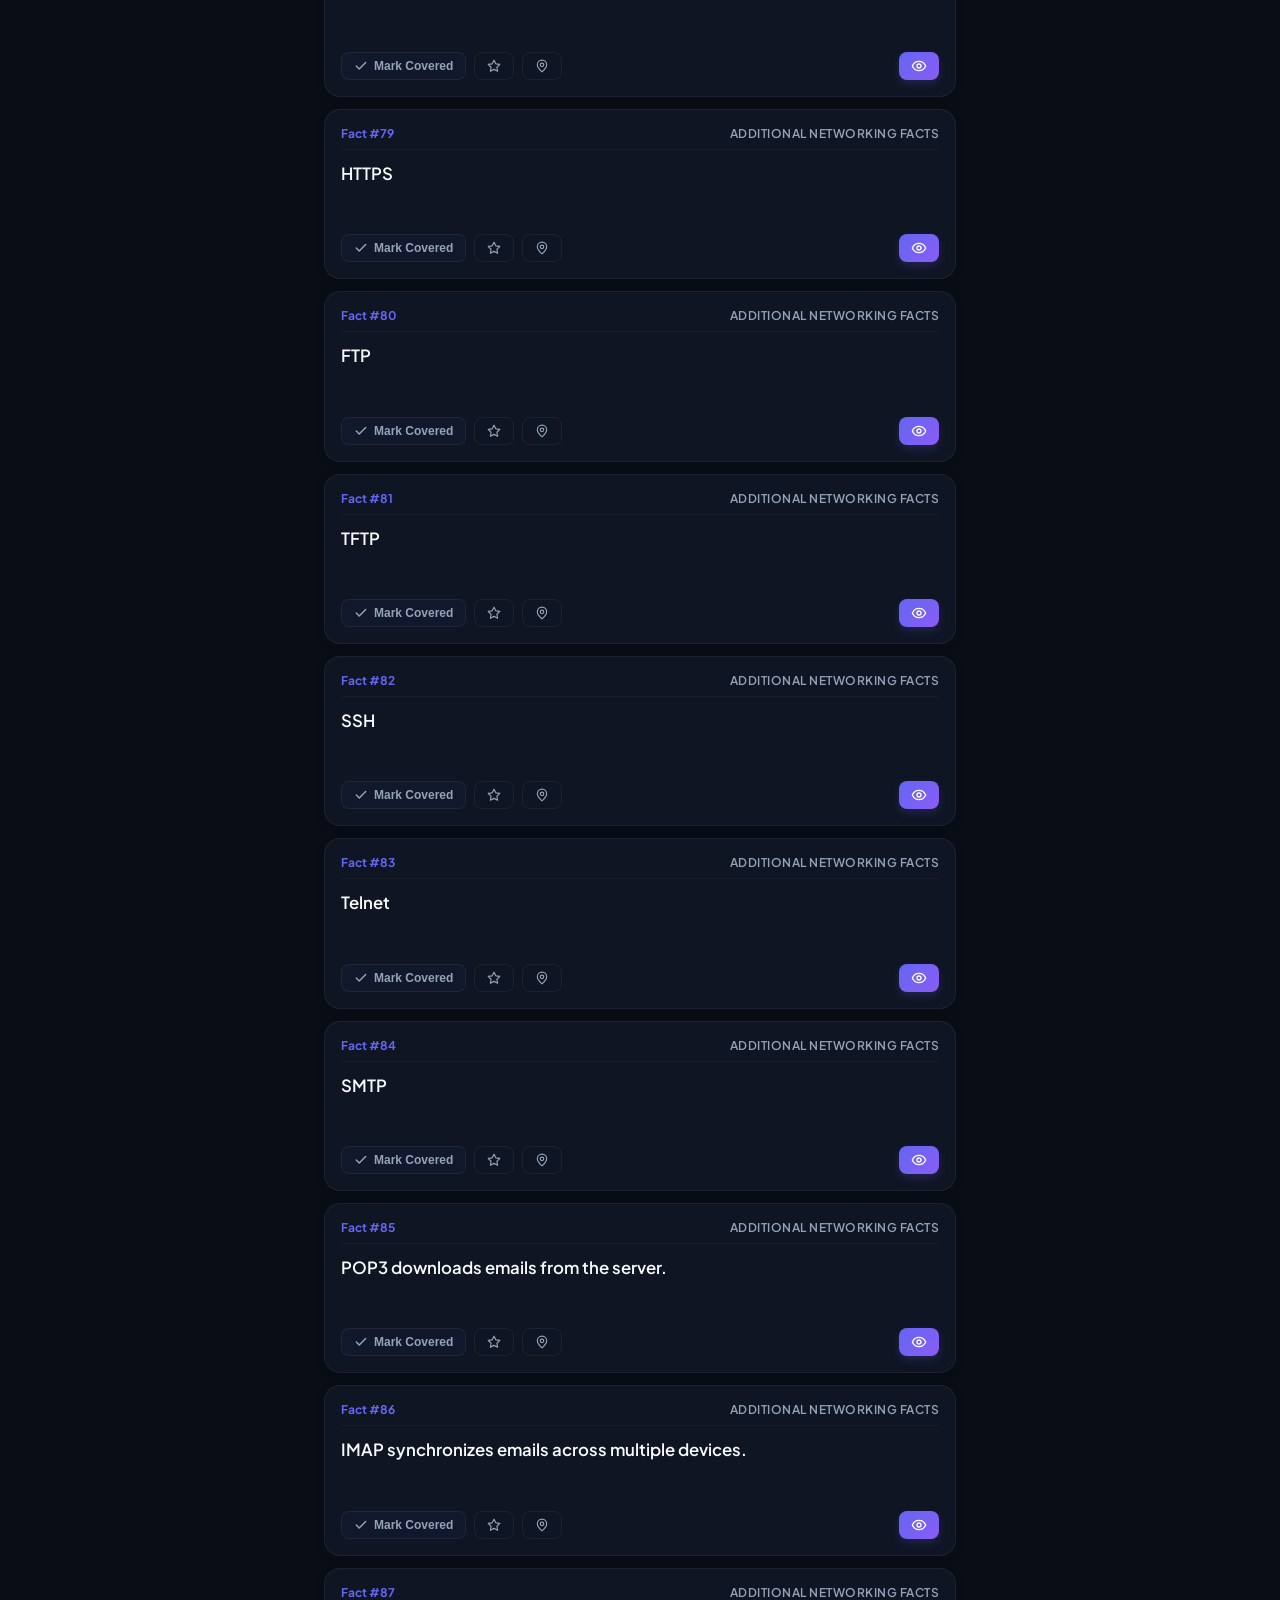
==== commit 35c005ec: "Update QuickFacts and deploy Eye Comfort Shield & UI enhancements" ====
--- a/index.html
+++ b/index.html
@@ -235,7 +235,8 @@
 
   <!-- Back to Top Floating Button -->
   <button id="backToTopBtn" class="back-to-top-btn" aria-label="Back to top" title="Back to top">
-    <svg xmlns="http://www.w3.org/2000/svg" width="20" height="20" viewBox="0 0 24 24" fill="none" stroke="currentColor" stroke-width="2.5" stroke-linecap="round" stroke-linejoin="round">
+    <svg xmlns="http://www.w3.org/2000/svg" width="20" height="20" viewBox="0 0 24 24" fill="none" stroke="currentColor"
+      stroke-width="2.5" stroke-linecap="round" stroke-linejoin="round">
       <polyline points="18 15 12 9 6 15"></polyline>
     </svg>
   </button>
--- a/style.css
+++ b/style.css
@@ -13,19 +13,19 @@
   --bg-sidebar: rgba(13, 19, 32, 0.95);
   --border-color: rgba(255, 255, 255, 0.06);
   --border-focus: rgba(99, 102, 241, 0.4);
-  
+
   --text-main: #F8FAFC;
   --text-muted: #94A3B8;
   --text-dark: #0F172A;
-  
+
   --accent-color: #6366F1;
   --accent-gradient: linear-gradient(135deg, #6366F1 0%, #8B5CF6 100%);
   --progress-gradient: linear-gradient(90deg, #6366F1 0%, #EC4899 100%);
-  
+
   --shadow-sm: 0 2px 8px rgba(0, 0, 0, 0.15);
   --shadow-md: 0 8px 30px rgba(0, 0, 0, 0.3);
   --shadow-lg: 0 20px 40px rgba(0, 0, 0, 0.4);
-  
+
   --glass-blur: blur(16px);
   --transition-speed: 0.3s;
   --bounce-transition: cubic-bezier(0.34, 1.56, 0.64, 1);
@@ -38,14 +38,14 @@
   --bg-sidebar: rgba(255, 255, 255, 0.96);
   --border-color: rgba(15, 23, 42, 0.08);
   --border-focus: rgba(79, 70, 229, 0.4);
-  
+
   --text-main: #0F172A;
   --text-muted: #64748B;
-  
+
   --accent-color: #4F46E5;
   --accent-gradient: linear-gradient(135deg, #4F46E5 0%, #7C3AED 100%);
   --progress-gradient: linear-gradient(90deg, #4F46E5 0%, #D946EF 100%);
-  
+
   --shadow-sm: 0 2px 8px rgba(0, 0, 0, 0.05);
   --shadow-md: 0 8px 30px rgba(79, 70, 229, 0.08);
   --shadow-lg: 0 20px 40px rgba(79, 70, 229, 0.12);
@@ -71,7 +71,11 @@
 }
 
 /* Typography */
-h1, h2, h3, h4, .logo {
+h1,
+h2,
+h3,
+h4,
+.logo {
   font-family: var(--font-heading);
   font-weight: 700;
 }
@@ -139,9 +143,11 @@
 .theme-toggle .moon-icon {
   display: none;
 }
+
 body.light-mode .theme-toggle .sun-icon {
   display: none;
 }
+
 body.light-mode .theme-toggle .moon-icon {
   display: block;
 }
@@ -151,7 +157,8 @@
   margin-top: 64px;
   padding: 16px;
   width: 100%;
-  max-width: 680px; /* Perfect desktop reading width, optimized for mobile scaling */
+  max-width: 680px;
+  /* Perfect desktop reading width, optimized for mobile scaling */
   margin-left: auto;
   margin-right: auto;
   flex: 1;
@@ -389,11 +396,13 @@
   display: flex;
   flex-direction: column;
   gap: 12px;
-  padding-bottom: 80px; /* Room for bottom UI elements */
+  padding-bottom: 80px;
+  /* Room for bottom UI elements */
 }
 
 /* Loading & Empty States */
-.loading-state, .empty-state {
+.loading-state,
+.empty-state {
   display: flex;
   flex-direction: column;
   align-items: center;
@@ -495,7 +504,8 @@
   min-height: 0;
   font-size: 1rem;
   font-weight: 500;
-  color: #10B981; /* Green color for answers for visual clarity */
+  color: #10B981;
+  /* Green color for answers for visual clarity */
   background: rgba(16, 185, 129, 0.08);
   border-left: 3px solid #10B981;
   padding: 8px 12px;
@@ -519,7 +529,8 @@
   padding-top: 4px;
 }
 
-.action-left, .action-right {
+.action-left,
+.action-right {
   display: flex;
   gap: 8px;
 }
@@ -664,7 +675,8 @@
   -webkit-text-fill-color: transparent;
 }
 
-.sidebar-header a, .sidebar-header span a {
+.sidebar-header a,
+.sidebar-header span a {
   font-size: 0.78rem;
   font-weight: 700;
   padding: 4px 10px;
@@ -676,7 +688,8 @@
   transition: all 0.2s ease;
 }
 
-.sidebar-header a:hover, .sidebar-header span a:hover {
+.sidebar-header a:hover,
+.sidebar-header span a:hover {
   background: var(--accent-color);
   color: #ffffff;
 }
@@ -906,14 +919,14 @@
   background-color: white;
   transition: .3s var(--bounce-transition);
   border-radius: 50%;
-  box-shadow: 0 2px 4px rgba(0,0,0,0.2);
-}
-
-.switch-toggle input:checked + .slider {
+  box-shadow: 0 2px 4px rgba(0, 0, 0, 0.2);
+}
+
+.switch-toggle input:checked+.slider {
   background-color: var(--accent-color);
 }
 
-.switch-toggle input:checked + .slider:before {
+.switch-toggle input:checked+.slider:before {
   transform: translateX(22px);
 }
 
@@ -931,7 +944,8 @@
   margin-bottom: 4px;
 }
 
-.text-input, .textarea-input {
+.text-input,
+.textarea-input {
   width: 100%;
   background: rgba(0, 0, 0, 0.2);
   border: 1px solid var(--border-color);
@@ -943,12 +957,13 @@
   transition: border-color 0.2s ease;
 }
 
-body.light-mode .text-input, 
+body.light-mode .text-input,
 body.light-mode .textarea-input {
   background: rgba(255, 255, 255, 0.5);
 }
 
-.text-input:focus, .textarea-input:focus {
+.text-input:focus,
+.textarea-input:focus {
   outline: none;
   border-color: var(--accent-color);
 }
@@ -1007,7 +1022,9 @@
    ========================================================================== */
 
 @keyframes spin {
-  to { transform: rotate(360deg); }
+  to {
+    transform: rotate(360deg);
+  }
 }
 
 @keyframes slideInDown {
@@ -1015,6 +1032,7 @@
     opacity: 0;
     transform: translateY(-16px);
   }
+
   to {
     opacity: 1;
     transform: translateY(0);
@@ -1022,10 +1040,13 @@
 }
 
 @keyframes pulsePin {
-  0%, 100% {
+
+  0%,
+  100% {
     transform: scale(1);
     opacity: 1;
   }
+
   50% {
     transform: scale(1.15);
     opacity: 0.8;
@@ -1043,11 +1064,13 @@
     border-color: rgba(236, 72, 153, 0.8);
     transform: scale(1.02);
   }
+
   50% {
     box-shadow: 0 0 20px 8px rgba(236, 72, 153, 0.4);
     border-color: rgba(236, 72, 153, 1);
     transform: scale(1.02);
   }
+
   100% {
     transform: scale(1);
   }
@@ -1058,19 +1081,24 @@
   .app-header {
     padding: 0 40px;
   }
+
   .app-container {
     padding: 24px;
   }
+
   .status-hero {
     padding: 24px;
   }
+
   .search-actions-bar {
     flex-direction: row;
     align-items: center;
   }
+
   .search-box {
     flex: 1;
   }
+
   .filter-toggles {
     flex-shrink: 0;
   }
@@ -1134,8 +1162,9 @@
     width: 36px;
     height: 36px;
   }
+
   .back-to-top-btn svg {
     width: 16px;
     height: 16px;
   }
-}
+}
